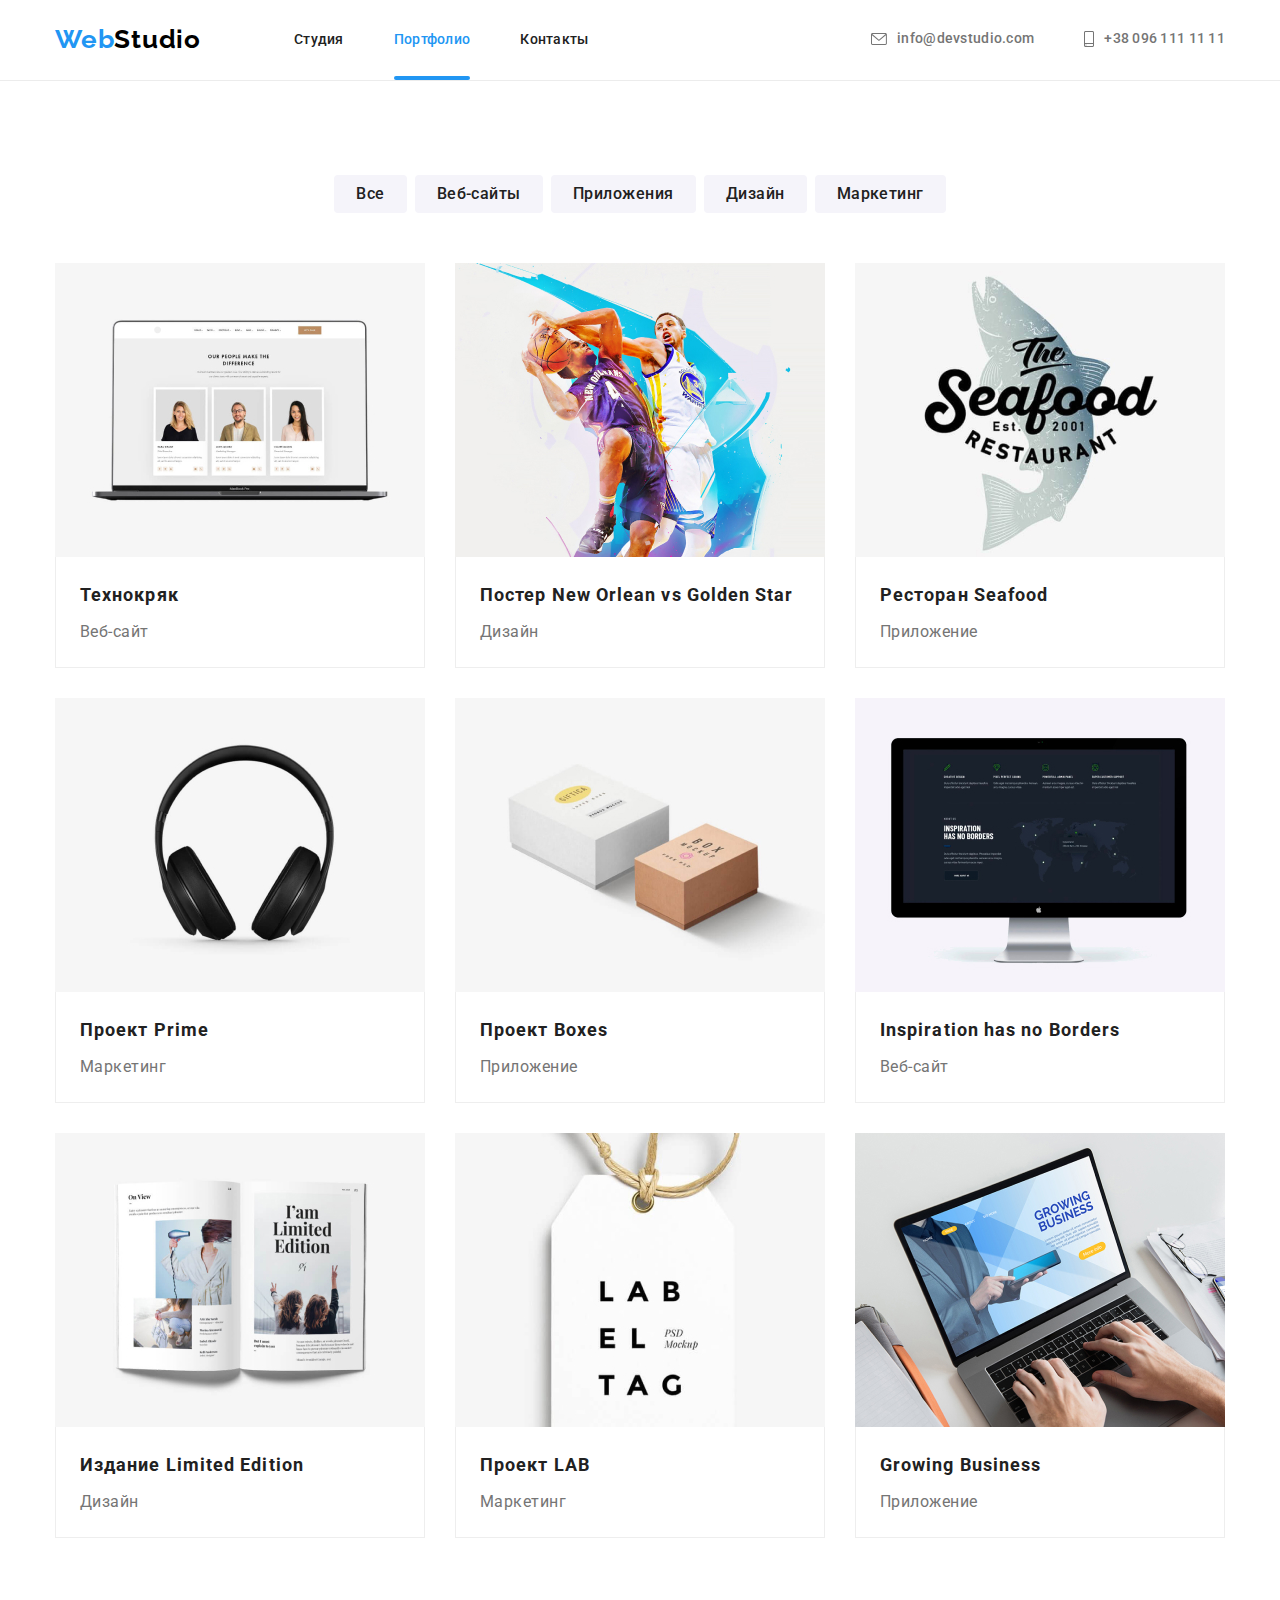
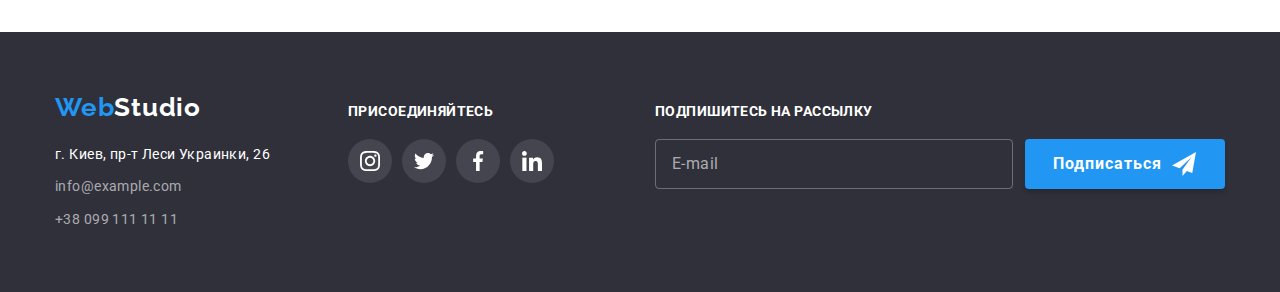
==== portfolio.html @ 221e4234 "створив репозиторій" ====
<!DOCTYPE html>
<html lang="ru">
  <head>
    <meta charset="UTF-8" />
    <meta http-equiv="X-UA-Compatible" content="IE=edge" />
    <meta name="viewport" content="width=device-width, initial-scale=1.0" />
    <title>Портфолио</title>
    <link rel="preconnect" href="https://fonts.gstatic.com" />
    <link
      href="https://fonts.googleapis.com/css2?family=Raleway:wght@700&family=Roboto:wght@400;500;700;900&display=swap"
      rel="stylesheet"
    />
    <link
      rel="stylesheet"
      href="https://cdnjs.cloudflare.com/ajax/libs/modern-normalize/1.1.0/modern-normalize.min.css"
    />
    <link rel="stylesheet" href="./css/styles.css" />
  </head>
  <body>
    <!--HEADER-->
    <header class="header">
      <div class="container header-container">
        <nav class="nav-header">
          <a class="header-logo link" href="index.html">
            <span class="logo-accent">Web</span>Studio</a
          >
          <ul class="menu list">
            <li class="menu-item">
              <a class="menu-link link" href="index.html">Студия</a>
            </li>
            <li class="menu-item">
              <a class="menu-link current link" href="portfolio.html">Портфолио</a>
            </li>
            <li class="menu-item"><a class="menu-link link" href="">Контакты</a></li>
          </ul>
        </nav>
        <ul class="header-contacts list">
          <li class="contacts-item">
            <a class="header-contact link" href="mailto:info@devstudio.com">
              <svg class="icon-contact" width="16" height="12">
                <use href="./images/icons.svg#icon-envelope"></use>
              </svg>
              info@devstudio.com
            </a>
          </li>
          <li class="contacts-item">
            <a class="header-contact link" href="tel:+380961111111">
              <svg class="icon-contact" width="10" height="16">
                <use href="./images/icons.svg#icon-smartphone"></use>
              </svg>
              +38 096 111 11 11</a
            >
          </li>
        </ul>
      </div>
    </header>
    <main>
      <!--PORTFOLIO-->
      <section class="portfolio section">
        <div class="container">
          <h2 class="portfolio-title visually-hidden">Портфолио</h2>
          <ul class="portfolio-filter list">
            <li class="filter-item">
              <button class="filter-btn" type="button">Все</button>
            </li>
            <li class="filter-item">
              <button class="filter-btn" type="button">Веб-сайты</button>
            </li>
            <li class="filter-item">
              <button class="filter-btn" type="button">Приложения</button>
            </li>
            <li class="filter-item">
              <button class="filter-btn" type="button">Дизайн</button>
            </li>
            <li class="filter-item">
              <button class="filter-btn" type="button">Маркетинг</button>
            </li>
          </ul>
          <ul class="portfolio-list list">
            <li class="portfolio-item">
              <a href="" class="portfolio-link link">
                <div class="portfolio-img-overlay">
                  <img
                    class="portfolio-img"
                    src="./images/portfolio/img.jpg"
                    alt="Экран ноутбука"
                    width="370"
                    height="294"
                  />
                  <p class="overlay">
                    Технокряк это современная площадка распространения коронавируса. Компании
                    используют эту платформу для цифрового шпионажа и атак на защищённые сервера
                    конкурентов.
                  </p>
                </div>

                <div class="project-card">
                  <h3 class="portfolio-subtitle">Технокряк</h3>
                  <p class="portfolio-text">Веб-сайт</p>
                </div></a
              >
            </li>
            <li class="portfolio-item">
              <a href="" class="portfolio-link link">
                <div class="portfolio-img-overlay">
                  <img
                    class="portfolio-img"
                    src="./images/portfolio/img-1.jpg"
                    alt="Экран ноутбука"
                    width="370"
                    height="294"
                  />
                  <p class="overlay">
                    Технокряк это современная площадка распространения коронавируса. Компании
                    используют эту платформу для цифрового шпионажа и атак на защищённые сервера
                    конкурентов.
                  </p>
                </div>
                <div class="project-card">
                  <h3 class="portfolio-subtitle">Постер New Orlean vs Golden Star</h3>
                  <p class="portfolio-text">Дизайн</p>
                </div></a
              >
            </li>
            <li class="portfolio-item">
              <a href="" class="portfolio-link link">
                <div class="portfolio-img-overlay">
                  <img
                    class="portfolio-img"
                    src="./images/portfolio/img-2.jpg"
                    alt="Экран ноутбука"
                    width="370"
                    height="294"
                  />
                  <p class="overlay">
                    Технокряк это современная площадка распространения коронавируса. Компании
                    используют эту платформу для цифрового шпионажа и атак на защищённые сервера
                    конкурентов.
                  </p>
                </div>
                <div class="project-card">
                  <h3 class="portfolio-subtitle">Ресторан Seafood</h3>
                  <p class="portfolio-text">Приложение</p>
                </div></a
              >
            </li>
            <li class="portfolio-item">
              <a href="" class="portfolio-link link">
                <div class="portfolio-img-overlay">
                  <img
                    class="portfolio-img"
                    src="./images/portfolio/img-3.jpg"
                    alt="Экран ноутбука"
                    width="370"
                    height="294"
                  />
                  <p class="overlay">
                    Технокряк это современная площадка распространения коронавируса. Компании
                    используют эту платформу для цифрового шпионажа и атак на защищённые сервера
                    конкурентов.
                  </p>
                </div>
                <div class="project-card">
                  <h3 class="portfolio-subtitle">Проект Prime</h3>
                  <p class="portfolio-text">Маркетинг</p>
                </div></a
              >
            </li>
            <li class="portfolio-item">
              <a href="" class="portfolio-link link">
                <div class="portfolio-img-overlay">
                  <img
                    class="portfolio-img"
                    src="./images/portfolio/img-4.jpg"
                    alt="Экран ноутбука"
                    width="370"
                    height="294"
                  />
                  <p class="overlay">
                    Технокряк это современная площадка распространения коронавируса. Компании
                    используют эту платформу для цифрового шпионажа и атак на защищённые сервера
                    конкурентов.
                  </p>
                </div>
                <div class="project-card">
                  <h3 class="portfolio-subtitle">Проект Boxes</h3>
                  <p class="portfolio-text">Приложение</p>
                </div></a
              >
            </li>
            <li class="portfolio-item">
              <a href="" class="portfolio-link link">
                <div class="portfolio-img-overlay">
                  <img
                    class="portfolio-img"
                    src="./images/portfolio/img-5.jpg"
                    alt="Экран ноутбука"
                    width="370"
                    height="294"
                  />
                  <p class="overlay">
                    Технокряк это современная площадка распространения коронавируса. Компании
                    используют эту платформу для цифрового шпионажа и атак на защищённые сервера
                    конкурентов.
                  </p>
                </div>
                <div class="project-card">
                  <h3 class="portfolio-subtitle">Inspiration has no Borders</h3>
                  <p class="portfolio-text">Веб-сайт</p>
                </div></a
              >
            </li>
            <li class="portfolio-item">
              <a href="" class="portfolio-link link">
                <div class="portfolio-img-overlay">
                  <img
                    class="portfolio-img"
                    src="./images/portfolio/img-6.jpg"
                    alt="Экран ноутбука"
                    width="370"
                    height="294"
                  />
                  <p class="overlay">
                    Технокряк это современная площадка распространения коронавируса. Компании
                    используют эту платформу для цифрового шпионажа и атак на защищённые сервера
                    конкурентов.
                  </p>
                </div>
                <div class="project-card">
                  <h3 class="portfolio-subtitle">Издание Limited Edition</h3>
                  <p class="portfolio-text">Дизайн</p>
                </div></a
              >
            </li>
            <li class="portfolio-item">
              <a href="" class="portfolio-link link">
                <div class="portfolio-img-overlay">
                  <img
                    class="portfolio-img"
                    src="./images/portfolio/img-7.jpg"
                    alt="Экран ноутбука"
                    width="370"
                    height="294"
                  />
                  <p class="overlay">
                    Технокряк это современная площадка распространения коронавируса. Компании
                    используют эту платформу для цифрового шпионажа и атак на защищённые сервера
                    конкурентов.
                  </p>
                </div>
                <div class="project-card">
                  <h3 class="portfolio-subtitle">Проект LAB</h3>
                  <p class="portfolio-text">Маркетинг</p>
                </div></a
              >
            </li>
            <li class="portfolio-item">
              <a href="" class="portfolio-link link">
                <div class="portfolio-img-overlay">
                  <img
                    class="portfolio-img"
                    src="./images/portfolio/img-8.jpg"
                    alt="Экран ноутбука"
                    width="370"
                    height="294"
                  />
                  <p class="overlay">
                    Технокряк это современная площадка распространения коронавируса. Компании
                    используют эту платформу для цифрового шпионажа и атак на защищённые сервера
                    конкурентов.
                  </p>
                </div>
                <div class="project-card">
                  <h3 class="portfolio-subtitle">Growing Business</h3>
                  <p class="portfolio-text">Приложение</p>
                </div></a
              >
            </li>
          </ul>
        </div>
      </section>
    </main>

    <!--FOOTER-->
    <footer class="footer">
      <div class="container footer-container">
        <div class="footer-nav">
          <a class="footer-logo link" href="index.html">
            <span class="logo-accent">Web</span>Studio</a
          >
          <address class="footer-address">
            <ul class="footer-list list">
              <li class="footer-item">
                <a
                  class="address-link link"
                  href="https://goo.gl/maps/ND7j1SrMeyqqvY4t7"
                  target="_blank"
                  rel="noopener noreferrer"
                  >г. Киев, пр-т Леси Украинки, 26</a
                >
              </li>
              <li class="footer-item">
                <a class="footer-contact link" href="mailto:info@example.com">info@example.com</a>
              </li>
              <li class="footer-item">
                <a class="footer-contact link" href="tel:+380991111111">+38 099 111 11 11</a>
              </li>
            </ul>
          </address>
        </div>

        <div class="join">
          <p class="footer-content">Присоединяйтесь</p>
          <ul class="join-list list">
            <li class="join-item">
              <a href="" class="join-link link">
                <svg class="icon-join" width="20" height="20">
                  <use href="./images/icons.svg#icon-instagram"></use>
                </svg>
              </a>
            </li>
            <li class="join-item">
              <a href="" class="join-link link">
                <svg class="icon-join" width="20" height="20">
                  <use href="./images/icons.svg#icon-twitter"></use>
                </svg>
              </a>
            </li>
            <li class="join-item">
              <a href="" class="join-link link">
                <svg class="icon-join" width="20" height="20">
                  <use href="./images/icons.svg#icon-facebook"></use>
                </svg>
              </a>
            </li>
            <li class="join-item">
              <a href="" class="join-link link">
                <svg class="icon-join" width="20" height="20">
                  <use href="./images/icons.svg#icon-linkedin"></use>
                </svg>
              </a>
            </li>
          </ul>
        </div>
        <form action="#" class="footer-form">
          <p class="footer-form-text">Подпишитесь на рассылку</p>
          <div class="footer-form-container">
            <input
              type="email"
              class="footer-input"
              placeholder="E-mail"
              name="user-mail"
              required
            />
            <button type="submit" class="footer-btn">Подписаться</button>
          </div>
        </form>
      </div>
    </footer>
  </body>
</html>
---- css/styles.css ----
:root {
  --accent-color: #2196f3;
  --main-color: #212121;
  --second-color: #757575;
  --third-color: #ffffff;
  --background-color: #c4c4c4;
  --footer-color: #2f303a;
  --logo-color: #000000;
  --button-color: #188ce8;
  --icons-color: #afb1b8;
  --social-color: rgba(255, 255, 255, 0.1);
  --contacts-color: rgba(255, 255, 255, 0.6);
  --gradient-color: rgba(47, 48, 58, 0.4);
  --activity-color: rgba(47, 48, 58, 0.8);
  --backdrop-color: rgba(0, 0, 0, 0.2);
  --container-color: #f5f4fa;
  --overlay-color: rgba(33, 150, 243, 0.9);
  --card-shadow: 0px 1px 3px rgba(0, 0, 0, 0.12), 0px 1px 1px rgba(0, 0, 0, 0.14),
    0px 2px 1px rgba(0, 0, 0, 0.2);
  --btn-shadow: 0px 3px 1px rgba(0, 0, 0, 0.1), 0px 1px 2px rgba(0, 0, 0, 0.08),
    0px 2px 2px rgba(0, 0, 0, 0.12);
  --portfolio-shadow: 0px 1px 1px rgba(0, 0, 0, 0.12), 0px 4px 4px rgba(0, 0, 0, 0.06),
    1px 4px 6px rgba(0, 0, 0, 0.16);
}
.list {
  list-style: none;
}
.link {
  text-decoration: none;
}
body {
  font-family: 'Roboto', sans-serif;
  color: var(--main-color);
}
h1,
h2,
h3,
p,
ul {
  margin-top: 0px;
  margin-bottom: 0px;
}
ul {
  padding-left: 0px;
}
img {
  display: block;
  max-width: 100%;
  height: auto;
}

.container {
  width: 1200px;
  margin-left: auto;
  margin-right: auto;
  padding-left: 15px;
  padding-right: 15px;
}

.visually-hidden {
  position: absolute;
  clip: rect(0 0 0 0);
  width: 1px;
  height: 1px;
  margin: -1px;
}
.section {
  padding-top: 94px;
  padding-bottom: 94px;
}

/*=======HEADER=========*/
.header-container {
  display: flex;
  align-items: center;
  justify-content: space-between;
}
.header {
  padding-top: 24px;
  padding-bottom: 25px;
  border-bottom: 1px solid #ececec;
}
.nav-header {
  display: flex;
  align-items: center;
}
.menu {
  display: flex;
  align-items: center;
}

.menu-item:not(:last-child) {
  margin-right: 50px;
}
.header-contacts {
  display: flex;
  align-items: center;
}
.logo-accent {
  font-family: 'Raleway', sans-serif;
  font-weight: 700;
  font-size: 26px;
  line-height: 1.19;
  letter-spacing: 0.03em;
  color: var(--accent-color);
}
.header-logo {
  font-family: 'Raleway', sans-serif;
  font-weight: 700;
  font-size: 26px;
  line-height: 1.19;
  letter-spacing: 0.03em;
  color: var(--logo-color);
  margin-right: 93px;
}

.menu-link {
  position: relative;
  font-weight: 500;
  font-size: 14px;
  line-height: 1.14;
  letter-spacing: 0.02em;
  color: var(--main-color);
  transition: color 250ms cubic-bezier(0.4, 0, 0.2, 1);
}
.menu-link.current {
  color: var(--accent-color);
}
.menu-link.current::after {
  display: block;
  content: '';
  position: absolute;
  bottom: -33px;
  width: 100%;
  height: 4px;
  border-radius: 2px;
  background-color: var(--accent-color);
}

.menu-link:hover,
.menu-link:focus {
  color: var(--accent-color);
}
.header-contact {
  font-weight: 500;
  font-size: 14px;
  line-height: 1.14;
  letter-spacing: 0.02em;
  color: var(--second-color);
  display: flex;
  justify-content: center;
  align-items: center;
  transition: color 250ms cubic-bezier(0.4, 0, 0.2, 1);
}

.header-contact:hover,
.header-contact:focus {
  color: var(--accent-color);
}
.icon-contact {
  margin-right: 10px;
  display: block;
  fill: var(--second-color);
}
.header-contact:hover .icon-contact,
.header-contact:focus .icon-contact {
  fill: var(--accent-color);
}

.contacts-item:not(:last-child) {
  margin-right: 50px;
}

/*=======END HEADER=========*/
/*=======HERO=========*/
.hero {
  background-color: var(--background-color);
  text-align: center;
  padding-top: 200px;
  padding-bottom: 200px;
  max-width: 1600px;
  margin: auto;
  background-image: linear-gradient(var(--gradient-color), var(--gradient-color)),
    url(../images/hero/hero.jpg);
  background-repeat: no-repeat;
  background-position: center;
}

.title-hero {
  width: 696px;
  margin-bottom: 30px;
  margin-left: auto;
  margin-right: auto;
  font-weight: 900;
  font-size: 44px;
  line-height: 1.36;
  letter-spacing: 0.06em;
  text-transform: uppercase;
  color: var(--third-color);
}
.modal-btn {
  min-width: 200px;
  border-radius: 4px;
  padding: 10px 32px;
  border: 0px;
  font-family: 'Roboto', sans-serif;
  font-weight: 700;
  font-size: 16px;
  line-height: 1.87;
  letter-spacing: 0.06em;
  color: var(--third-color);
  cursor: pointer;
  background-color: var(--accent-color);
  transition: background-color 250ms cubic-bezier(0.4, 0, 0.2, 1);
}

.modal-btn:hover,
.modal-btn:focus {
  background-color: var(--button-color);
}
/*=======END HERO=========*/

/*=======FEATURES=========*/

.features-list {
  display: flex;
}
.features-item {
  width: 270px;
}
.features-container {
  display: flex;
  justify-content: center;
  align-items: center;
  width: 270px;
  height: 120px;
  background-color: var(--container-color);
  border-radius: 4px;
  margin-bottom: 30px;
}
.features-item:not(:last-child) {
  margin-right: 30px;
}
.features-subtitle {
  margin-bottom: 10px;
  font-weight: 700;
  font-size: 14px;
  line-height: 1.14;
  letter-spacing: 0.03em;
  text-transform: uppercase;
}
.features-content {
  font-size: 14px;
  line-height: 1.71;
  letter-spacing: 0.03em;
  color: var(--second-color);
}
/*=======END FEATURES=========*/

/*=======WHAT ARE WE DOING=========*/
.activity {
  padding-bottom: 94px;
}
.activity-item {
  position: relative;
  width: 370px;
}

.activity-title {
  font-weight: 700;
  font-size: 36px;
  line-height: 1.16;
  letter-spacing: 0.03em;
  text-align: center;
  margin-bottom: 50px;
}
.activity-list {
  display: flex;
  justify-content: space-between;
}
.activity-content {
  font-weight: bold;
  font-size: 14px;
  line-height: 16px;
  text-align: center;
  letter-spacing: 0.03em;
  text-transform: uppercase;
  color: var(--third-color);
}
.activity-container {
  position: absolute;
  transform: translateY(-100%);
  display: flex;
  align-items: center;
  justify-content: center;
  width: 100%;
  height: 70px;
  background-color: var(--activity-color);
}
/*=======END WHAT ARE WE DOING=========*/

/*=======OUR TEAM=========*/
.team {
  background-color: #f5f4fa;
}

.team-title {
  font-weight: 700;
  font-size: 36px;
  line-height: 1.16;
  letter-spacing: 0.03em;
  text-align: center;
  margin-bottom: 50px;
}
.team-list {
  display: flex;
  margin-top: -30px;
  margin-left: -30px;
  flex-wrap: wrap;
}
.team-item {
  width: 270px;
  margin-top: 30px;
  margin-left: 30px;
}
.team-card {
  box-shadow: var(--card-shadow);
  border-radius: 0px 0px 4px 4px;
  padding-top: 30px;
  padding-bottom: 30px;
}
.team-subtitle {
  font-weight: 500;
  font-size: 16px;
  line-height: 1.18;
  letter-spacing: 0.03em;
  text-align: center;
  margin-bottom: 10px;
}
.team-content {
  font-size: 16px;
  line-height: 1.18;
  letter-spacing: 0.03em;
  color: var(--second-color);
  text-align: center;
  margin-bottom: 16px;
}
.social-list {
  display: flex;
  justify-content: center;
}
.social-link {
  display: flex;
  justify-content: center;
  align-items: center;
  width: 44px;
  height: 44px;
  border-radius: 50%;
  fill: var(--icons-color);
  transition: fill 250ms cubic-bezier(0.4, 0, 0.2, 1),
    background-color 250ms cubic-bezier(0.4, 0, 0.2, 1);
}
.social-item:not(:last-child) {
  margin-right: 10px;
}
.social-link:hover,
.social-link:focus {
  background-color: var(--accent-color);
  fill: var(--third-color);
}
/*=======END OUR TEAM=========*/
/*=======CUSTOMERS=======*/
.customers-title {
  font-weight: 700;
  font-size: 36px;
  line-height: 42px;
  text-align: center;
  letter-spacing: 0.03em;
  margin-bottom: 50px;
}
.customers-list {
  display: flex;
  justify-content: space-between;
}
.customers-item {
  width: 170px;
  height: 92px;
}
.customers-link {
  display: flex;
  justify-content: center;
  align-items: center;
  width: 100%;
  height: 100%;
  border: var(--icons-color) 1px solid;
  border-radius: 4px;
  transition: border-color 250ms cubic-bezier(0.4, 0, 0.2, 1);
}

.customers-link:hover,
.customers-link:focus {
  fill: var(--accent-color);
  border-color: var(--accent-color);
}
.icon-customers {
  fill: var(--icons-color);
  transition: fill 250ms cubic-bezier(0.4, 0, 0.2, 1);
}
.customers-link:hover .icon-customers,
.customers-link:focus .icon-customers {
  fill: var(--accent-color);
}
/*=======END CUSTOMERS=======*/
/*=======FOOTER=========*/
.footer {
  background-color: var(--footer-color);
  padding-top: 60px;
  padding-bottom: 60px;
}

.footer-logo {
  display: inline-block;
  font-family: 'Raleway', sans-serif;
  font-weight: 700;
  font-size: 26px;
  line-height: 1.19;
  letter-spacing: 0.03em;
  color: var(--third-color);
  margin-bottom: 20px;
}
.footer-item:not(:last-child) {
  margin-bottom: 9px;
}
.address-link {
  display: inline-block;
  font-style: normal;
  font-weight: 400;
  font-size: 14px;
  line-height: 1.71;
  letter-spacing: 0.03em;
  color: var(--third-color);
  transition: color 250ms cubic-bezier(0.4, 0, 0.2, 1);
}
.address-link:hover,
.address-link:focus {
  color: var(--accent-color);
}
.footer-contact {
  display: inline-block;
  font-style: normal;
  font-weight: 400;
  font-size: 14px;
  line-height: 1.71;
  letter-spacing: 0.03em;
  color: var(--contacts-color);
  transition: color 250ms cubic-bezier(0.4, 0, 0.2, 1);
}
.footer-contact:hover,
.footer-contact:focus {
  color: var(--accent-color);
}
.footer-content {
  font-weight: bold;
  font-size: 14px;
  line-height: 16px;
  letter-spacing: 0.03em;
  text-transform: uppercase;
  color: var(--third-color);
  margin-bottom: 20px;
}
.footer-container {
  display: flex;
  align-items: baseline;
  justify-content: space-between;
}

.join-list {
  display: flex;
}
.footer-nav {
  margin-right: 70px;
}
.icon-join {
  fill: var(--third-color);
}
.join-link {
  display: flex;
  justify-content: center;
  align-items: center;
  border-radius: 50%;
  width: 44px;
  height: 44px;
  background-color: var(--social-color);
  transition: background-color 250ms cubic-bezier(0.4, 0, 0.2, 1);
}
.join-link:hover,
.join-link:focus {
  background-color: var(--accent-color);
}
.join-item:not(:last-child) {
  margin-right: 10px;
}
.footer-form {
  margin-left: 93px;
}
.footer-form-text {
  font-weight: bold;
  font-size: 14px;
  line-height: 16px;
  letter-spacing: 0.03em;
  text-transform: uppercase;
  color: var(--third-color);
  margin-bottom: 20px;
}
.footer-form-container {
  display: flex;
  align-items: center;
}
.footer-input {
  width: 358px;
  height: 50px;
  border: 1px solid rgba(255, 255, 255, 0.3);
  border-radius: 4px;
  background-color: inherit;
  padding-left: 16px;
  color: var(--third-color);
  outline: none;
  margin-right: 12px;
}
.footer-input::placeholder {
  font-size: 16px;
  line-height: 20px;
  align-items: center;
  letter-spacing: 0.03em;
  color: var(--contacts-color);
}

.footer-btn {
  display: flex;
  align-items: center;
  min-width: 200px;
  background: var(--accent-color);
  box-shadow: 0px 4px 4px rgba(0, 0, 0, 0.15);
  border-radius: 4px;
  border: 0px;
  color: var(--third-color);
  font-weight: bold;
  font-size: 16px;
  line-height: 30px;
  text-align: center;
  letter-spacing: 0.06em;
  cursor: pointer;
  padding: 10px 28px;
}
.footer-btn::after {
  content: '';
  margin-left: 10px;
  width: 24px;
  height: 24px;
  background-image: url(../images/send.svg);
}
/*=======END FOOTER=========*/
/*=======PORTFOLIO=========*/
.portfolio-filter {
  display: flex;
  margin-bottom: 50px;
  justify-content: center;
}

.filter-item:not(:last-child) {
  margin-right: 8px;
}
.filter-btn {
  padding: 6px 22px;
  font-weight: 500;
  font-size: 16px;
  line-height: 1.62;
  letter-spacing: 0.03em;
  cursor: pointer;
  border-radius: 4px;
  background-color: #f5f4fa;
  color: var(--main-color);
  border: none;
  transition: color 250ms cubic-bezier(0.4, 0, 0.2, 1),
    background-color 250ms cubic-bezier(0.4, 0, 0.2, 1),
    box-shadow 250ms cubic-bezier(0.4, 0, 0.2, 1);
}
.filter-btn:hover,
.filter-btn:focus {
  color: var(--third-color);
  background-color: var(--accent-color);
  box-shadow: var(--btn-shadow);
}
.portfolio-list {
  display: flex;
  flex-wrap: wrap;
  margin-top: -30px;
  margin-left: -30px;
}
.portfolio-item {
  width: 370px;
  margin-top: 30px;
  margin-left: 30px;
}
.portfolio-img-overlay {
  position: relative;
  overflow: hidden;
}
.overlay {
  font-size: 18px;
  line-height: 28px;
  letter-spacing: 0.03em;
  color: var(--third-color);
  background-color: var(--overlay-color);
  padding: 63px 24px;
  position: absolute;
  overflow: auto;
  top: 0;
  left: 0;
  width: 100%;
  height: 100%;
  transform: translateY(100%);
  transition: transform 250ms cubic-bezier(0.4, 0, 0.2, 1);
}
.portfolio-link {
  display: block;
  text-decoration: none;
  color: inherit;
  transition: box-shadow 250ms cubic-bezier(0.4, 0, 0.2, 1);
}
.portfolio-link:hover,
.portfolio-link:focus {
  box-shadow: var(--portfolio-shadow);
}
.portfolio-link:hover .overlay,
.portfolio-link:focus .overlay {
  transform: translateY(0);
}
.project-card {
  padding: 20px 24px;
  border: 1px solid #eeeeee;
  border-top: none;
}
.portfolio-subtitle {
  font-weight: 700;
  font-size: 18px;
  line-height: 2;
  letter-spacing: 0.06em;
  margin-bottom: 4px;
}
.portfolio-text {
  font-size: 16px;
  line-height: 1.87;
  letter-spacing: 0.03em;
  color: var(--second-color);
}

/*=======END PORTFOLIO=========*/

.backdrop {
  position: fixed;
  top: 0;
  left: 0;
  width: 100vw;
  height: 100vh;
  background-color: var(--backdrop-color);
  transition: opacity 250ms linear, visibility 250ms linear;
}

.modal {
  position: absolute;
  left: 50%;
  top: 50%;
  width: 528px;
  height: 581px;
  background-color: var(--third-color);
  transform: translate(-50%, -50%);
  padding: 40px;
}
.close-btn {
  position: absolute;
  top: 8px;
  right: 8px;
  display: flex;
  justify-content: center;
  align-items: center;
  width: 30px;
  height: 30px;
  border-radius: 50%;
  border: 1px solid rgba(0, 0, 0, 0.1);
  background-color: var(--third-color);
  cursor: pointer;
  padding: 0;
  transition: fill 250ms cubic-bezier(0.4, 0, 0.2, 1);
}
.close-btn:hover,
.close-btn:focus {
  fill: var(--accent-color);
}

.is-hidden {
  opacity: 0;
  visibility: hidden;
  pointer-events: none;
}
.modal-form {
  display: flex;
  flex-direction: column;
}
.modal-head {
  font-weight: 700;
  font-size: 20px;
  line-height: 23px;
  text-align: center;
  letter-spacing: 0.03em;
  margin-bottom: 12px;
}
.modal-field {
  font-size: 12px;
  line-height: 14px;
  letter-spacing: 0.01em;
  color: var(--second-color);
  margin-bottom: 10px;
}
.modal-field-message {
  font-size: 12px;
  line-height: 14px;
  letter-spacing: 0.01em;
  color: var(--second-color);
}
.modal-input-container {
  position: relative;
  display: block;
  margin-top: 4px;
}

.modal-input {
  width: 100%;
  height: 40px;
  border: 1px solid rgba(33, 33, 33, 0.2);
  border-radius: 4px;
  padding-left: 42px;
  transition: border-color 250ms cubic-bezier(0.4, 0, 0.2, 1);
}
.modal-input:focus {
  outline: none;
  border-color: var(--accent-color);
}
.modal-input:focus ~ .icon-modal-form {
  fill: var(--accent-color);
}
.icon-modal-form {
  position: absolute;
  top: 50%;
  left: 12px;
  transform: translateY(-50%);
  transition: fill 250ms cubic-bezier(0.4, 0, 0.2, 1);
}

.modal-message {
  width: 100%;
  height: 120px;
  margin-top: 4px;
  border: 1px solid rgba(33, 33, 33, 0.2);
  border-radius: 4px;
  transition: border-color 250ms cubic-bezier(0.4, 0, 0.2, 1);
  padding: 12px 16px;
  resize: none;
}
.modal-message::placeholder {
  font-size: 14px;
  line-height: 16px;
  letter-spacing: 0.01em;
  color: rgba(117, 117, 117, 0.5);
}
.modal-message:focus {
  outline: none;
  border-color: var(--accent-color);
}

.modal-checkbox-label::before {
  display: inline-block;
  content: '';
  width: 16px;
  height: 15px;
  background-image: url(../images/vector.svg);
  margin-right: 8px;
}
.modal-checkbox:checked ~ .modal-checkbox-label::before {
  display: inline-block;
  content: '';
  width: 16px;
  height: 15px;
  background-image: url(../images/check.svg);
}
.modal-checkbox:focus ~ .modal-checkbox-label::before {
  outline: 2px solid var(--accent-color);
}

.modal-checkbox-label {
  display: flex;
  align-items: center;
  justify-content: center;
  font-size: 14px;
  line-height: 24px;
  letter-spacing: 0.03em;
  color: var(--second-color);
  margin-top: 20px;
  margin-bottom: 30px;
}
.modal-label-link {
  color: var(--accent-color);
}
.modal-form-btn {
  align-self: center;
  min-width: 200px;
  border: 0px;
  padding: 10px 55px;
  background-color: var(--accent-color);
  box-shadow: 0px 4px 4px rgba(0, 0, 0, 0.15);
  border-radius: 4px;
  font-family: Roboto;
  font-weight: bold;
  font-size: 16px;
  line-height: 30px;
  text-align: center;
  letter-spacing: 0.06em;
  color: var(--third-color);
  transition: background-color 250ms cubic-bezier(0.4, 0, 0.2, 1);
  cursor: pointer;
}

.modal-form-btn:hover,
.modal-form-btn:focus {
  background-color: var(--button-color);
}
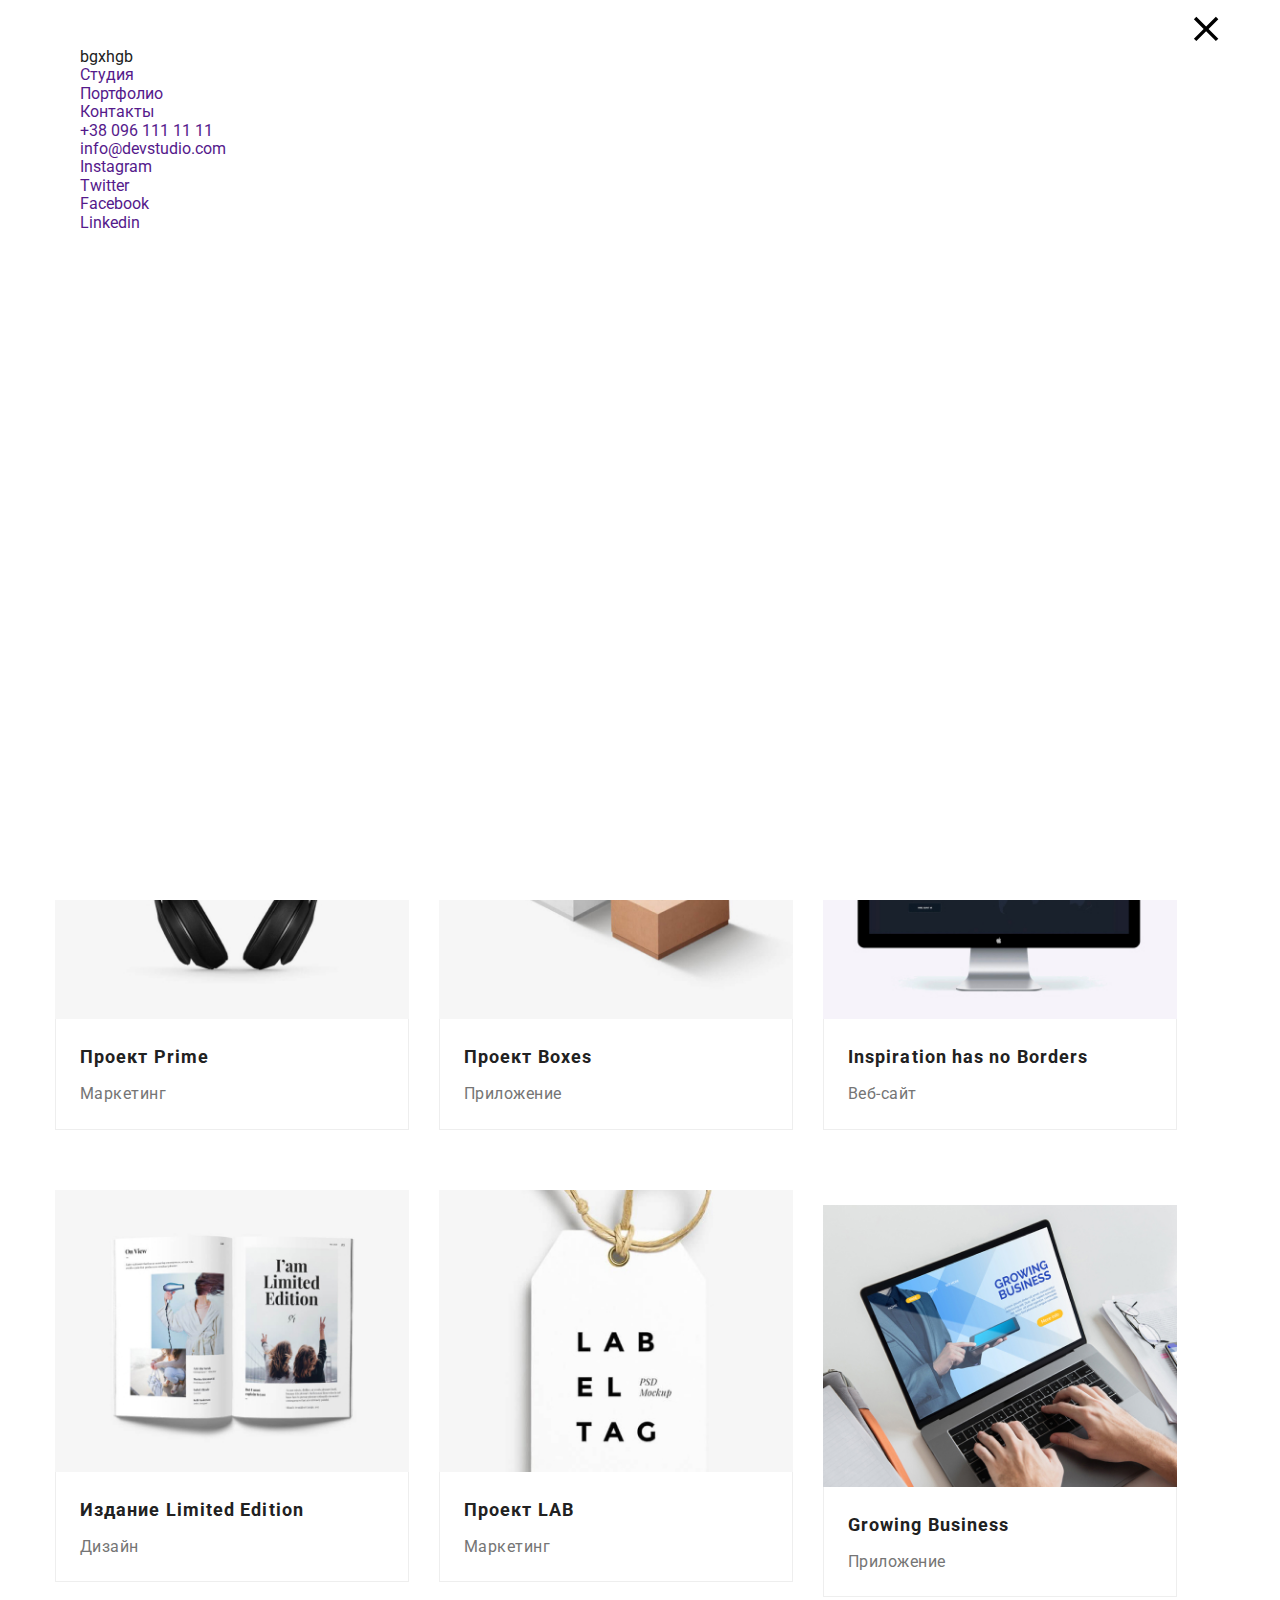
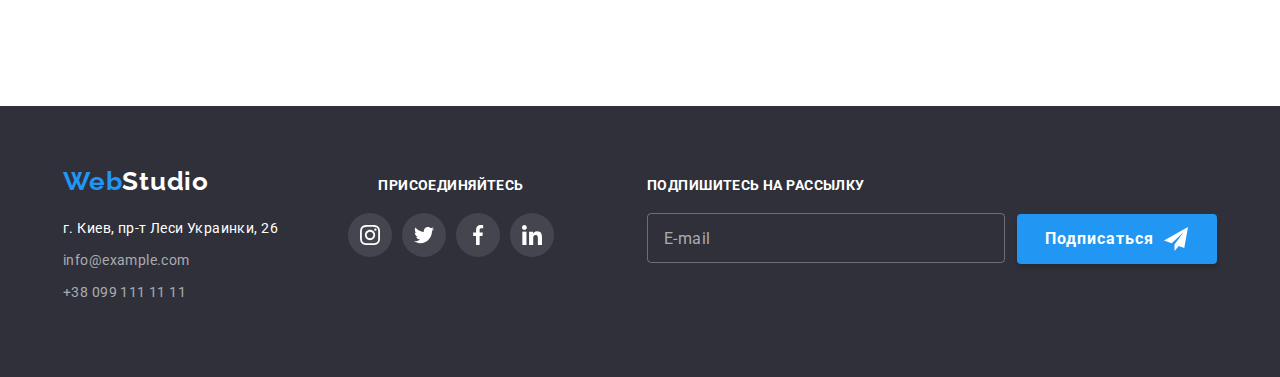
==== commit be8b2bba: "все окрім хедера" ====
--- a/portfolio.html
+++ b/portfolio.html
@@ -14,265 +14,299 @@
       rel="stylesheet"
       href="https://cdnjs.cloudflare.com/ajax/libs/modern-normalize/1.1.0/modern-normalize.min.css"
     />
-    <link rel="stylesheet" href="./css/styles.css" />
+    <link rel="stylesheet" href="./css/main.min.css" />
   </head>
   <body>
     <!--HEADER-->
     <header class="header">
       <div class="container header-container">
-        <nav class="nav-header">
-          <a class="header-logo link" href="index.html">
-            <span class="logo-accent">Web</span>Studio</a
+        <nav class="nav nav_header">
+          <a class="logo logo_color_black link" href="index.html">
+            <span class="logo__accent">Web</span>Studio</a
           >
           <ul class="menu list">
-            <li class="menu-item">
-              <a class="menu-link link" href="index.html">Студия</a>
-            </li>
-            <li class="menu-item">
-              <a class="menu-link current link" href="portfolio.html">Портфолио</a>
-            </li>
-            <li class="menu-item"><a class="menu-link link" href="">Контакты</a></li>
+            <li class="menu__item">
+              <a class="menu__link link" href="index.html">Студия</a>
+            </li>
+            <li class="menu__item">
+              <a class="menu__link link menu__link_current" href="portfolio.html">Портфолио</a>
+            </li>
+            <li class="menu__item"><a class="menu__link link" href="">Контакты</a></li>
           </ul>
         </nav>
-        <ul class="header-contacts list">
-          <li class="contacts-item">
-            <a class="header-contact link" href="mailto:info@devstudio.com">
-              <svg class="icon-contact" width="16" height="12">
+        <ul class="contacts list">
+          <li class="contacts__item">
+            <a class="contacts__link link" href="mailto:info@devstudio.com">
+              <svg class="contacts__icon" width="16" height="12">
                 <use href="./images/icons.svg#icon-envelope"></use>
               </svg>
               info@devstudio.com
             </a>
           </li>
-          <li class="contacts-item">
-            <a class="header-contact link" href="tel:+380961111111">
-              <svg class="icon-contact" width="10" height="16">
+          <li class="contacts__item">
+            <a class="contacts__link link" href="tel:+380961111111">
+              <svg class="contacts__icon" width="10" height="16">
                 <use href="./images/icons.svg#icon-smartphone"></use>
               </svg>
               +38 096 111 11 11</a
             >
           </li>
         </ul>
+        <button type="button" class="menu-open">
+          <svg class="open-icon" width="40px" height="40px">
+            <use href="./images/icons.svg#icon-menu"></use>
+          </svg>
+        </button>
+      </div>
+      <div class="mobile-menu">
+        <div class="container mobile-menu__container">
+          <button class="mobile-menu__btn">
+            <svg class="close-btn" width="40px" height="40px">
+              <use href="./images/icons.svg#icon-close"></use>
+            </svg>
+          </button>
+          <ul class="nav-list list">
+            <li class="nav-list__item">
+              <p class="qwe">bgxhgb</p>
+              <a href="" class="nav-list__link link">Студия</a>
+            </li>
+            <li class="nav-list__item">
+              <a href="" class="nav-list__link link">Портфолио</a>
+            </li>
+            <li class="nav-list__item">
+              <a href="" class="nav-list__link link">Контакты</a>
+            </li>
+          </ul>
+          <ul class="mobile-contacts list">
+            <li class="mobile-contacts__item">
+              <a href="" class="mobile-menu__link link" href="tel:+380961111111"
+                >+38 096 111 11 11</a
+              >
+            </li>
+            <li class="mobile-contacts__item">
+              <a href="" class="mobile-menu__link link" href="mailto:info@devstudio.com"
+                >info@devstudio.com</a
+              >
+            </li>
+          </ul>
+          <ul class="mobile-social list">
+            <li class="mobile-social__item">
+              <a href="" class="mobile-social__link link">Instagram</a>
+            </li>
+            <li class="mobile-social__item">
+              <a href="" class="mobile-social__link link">Twitter</a>
+            </li>
+            <li class="mobile-social__item">
+              <a href="" class="mobile-social__link link">Facebook</a>
+            </li>
+            <li class="mobile-social__item">
+              <a href="" class="mobile-social__link link">Linkedin</a>
+            </li>
+          </ul>
+        </div>
       </div>
     </header>
     <main>
       <!--PORTFOLIO-->
       <section class="portfolio section">
         <div class="container">
-          <h2 class="portfolio-title visually-hidden">Портфолио</h2>
-          <ul class="portfolio-filter list">
-            <li class="filter-item">
-              <button class="filter-btn" type="button">Все</button>
-            </li>
-            <li class="filter-item">
-              <button class="filter-btn" type="button">Веб-сайты</button>
-            </li>
-            <li class="filter-item">
-              <button class="filter-btn" type="button">Приложения</button>
-            </li>
-            <li class="filter-item">
-              <button class="filter-btn" type="button">Дизайн</button>
-            </li>
-            <li class="filter-item">
-              <button class="filter-btn" type="button">Маркетинг</button>
-            </li>
-          </ul>
-          <ul class="portfolio-list list">
-            <li class="portfolio-item">
-              <a href="" class="portfolio-link link">
-                <div class="portfolio-img-overlay">
-                  <img
-                    class="portfolio-img"
+          <h2 class="portfolio__title visually-hidden">Портфолио</h2>
+          <ul class="filter list">
+            <li class="filter__item">
+              <button class="filter__btn" type="button">Все</button>
+            </li>
+            <li class="filter__item">
+              <button class="filter__btn" type="button">Веб-сайты</button>
+            </li>
+            <li class="filter__item">
+              <button class="filter__btn" type="button">Приложения</button>
+            </li>
+            <li class="filter__item">
+              <button class="filter__btn" type="button">Дизайн</button>
+            </li>
+            <li class="filter__item">
+              <button class="filter__btn" type="button">Маркетинг</button>
+            </li>
+          </ul>
+          <ul class="portfolio__list list">
+            <li class="portfolio__item">
+              <a href="" class="portfolio__link link">
+                <div class="portfolio__img_overlay">
+                  <img
+                    class="portfolio__img"
                     src="./images/portfolio/img.jpg"
                     alt="Экран ноутбука"
-                    width="370"
-                    height="294"
-                  />
-                  <p class="overlay">
+                  />
+                  <p class="portfolio__overlay">
                     Технокряк это современная площадка распространения коронавируса. Компании
                     используют эту платформу для цифрового шпионажа и атак на защищённые сервера
                     конкурентов.
                   </p>
                 </div>
 
-                <div class="project-card">
-                  <h3 class="portfolio-subtitle">Технокряк</h3>
-                  <p class="portfolio-text">Веб-сайт</p>
-                </div></a
-              >
-            </li>
-            <li class="portfolio-item">
-              <a href="" class="portfolio-link link">
-                <div class="portfolio-img-overlay">
-                  <img
-                    class="portfolio-img"
+                <div class="portfolio__card">
+                  <h3 class="portfolio__subtitle">Технокряк</h3>
+                  <p class="portfolio__text">Веб-сайт</p>
+                </div></a
+              >
+            </li>
+            <li class="portfolio__item">
+              <a href="" class="portfolio__link link">
+                <div class="portfolio__img_overlay">
+                  <img
+                    class="portfolio__img"
                     src="./images/portfolio/img-1.jpg"
                     alt="Экран ноутбука"
-                    width="370"
-                    height="294"
-                  />
-                  <p class="overlay">
-                    Технокряк это современная площадка распространения коронавируса. Компании
-                    используют эту платформу для цифрового шпионажа и атак на защищённые сервера
-                    конкурентов.
-                  </p>
-                </div>
-                <div class="project-card">
-                  <h3 class="portfolio-subtitle">Постер New Orlean vs Golden Star</h3>
-                  <p class="portfolio-text">Дизайн</p>
-                </div></a
-              >
-            </li>
-            <li class="portfolio-item">
-              <a href="" class="portfolio-link link">
-                <div class="portfolio-img-overlay">
-                  <img
-                    class="portfolio-img"
+                  />
+                  <p class="portfolio__overlay">
+                    Технокряк это современная площадка распространения коронавируса. Компании
+                    используют эту платформу для цифрового шпионажа и атак на защищённые сервера
+                    конкурентов.
+                  </p>
+                </div>
+                <div class="portfolio__card">
+                  <h3 class="portfolio__subtitle">Постер New Orlean vs Golden Star</h3>
+                  <p class="portfolio__text">Дизайн</p>
+                </div></a
+              >
+            </li>
+            <li class="portfolio__item">
+              <a href="" class="portfolio__link link">
+                <div class="portfolio__img_overlay">
+                  <img
+                    class="portfolio__img"
                     src="./images/portfolio/img-2.jpg"
                     alt="Экран ноутбука"
-                    width="370"
-                    height="294"
-                  />
-                  <p class="overlay">
-                    Технокряк это современная площадка распространения коронавируса. Компании
-                    используют эту платформу для цифрового шпионажа и атак на защищённые сервера
-                    конкурентов.
-                  </p>
-                </div>
-                <div class="project-card">
-                  <h3 class="portfolio-subtitle">Ресторан Seafood</h3>
-                  <p class="portfolio-text">Приложение</p>
-                </div></a
-              >
-            </li>
-            <li class="portfolio-item">
-              <a href="" class="portfolio-link link">
-                <div class="portfolio-img-overlay">
-                  <img
-                    class="portfolio-img"
+                  />
+                  <p class="portfolio__overlay">
+                    Технокряк это современная площадка распространения коронавируса. Компании
+                    используют эту платформу для цифрового шпионажа и атак на защищённые сервера
+                    конкурентов.
+                  </p>
+                </div>
+                <div class="portfolio__card">
+                  <h3 class="portfolio__subtitle">Ресторан Seafood</h3>
+                  <p class="portfolio__text">Приложение</p>
+                </div></a
+              >
+            </li>
+            <li class="portfolio__item">
+              <a href="" class="portfolio__link link">
+                <div class="portfolio__img_overlay">
+                  <img
+                    class="portfolio__img"
                     src="./images/portfolio/img-3.jpg"
                     alt="Экран ноутбука"
-                    width="370"
-                    height="294"
-                  />
-                  <p class="overlay">
-                    Технокряк это современная площадка распространения коронавируса. Компании
-                    используют эту платформу для цифрового шпионажа и атак на защищённые сервера
-                    конкурентов.
-                  </p>
-                </div>
-                <div class="project-card">
-                  <h3 class="portfolio-subtitle">Проект Prime</h3>
-                  <p class="portfolio-text">Маркетинг</p>
-                </div></a
-              >
-            </li>
-            <li class="portfolio-item">
-              <a href="" class="portfolio-link link">
-                <div class="portfolio-img-overlay">
-                  <img
-                    class="portfolio-img"
+                  />
+                  <p class="portfolio__overlay">
+                    Технокряк это современная площадка распространения коронавируса. Компании
+                    используют эту платформу для цифрового шпионажа и атак на защищённые сервера
+                    конкурентов.
+                  </p>
+                </div>
+                <div class="portfolio__card">
+                  <h3 class="portfolio__subtitle">Проект Prime</h3>
+                  <p class="portfolio__text">Маркетинг</p>
+                </div></a
+              >
+            </li>
+            <li class="portfolio__item">
+              <a href="" class="portfolio__link link">
+                <div class="portfolio__img_overlay">
+                  <img
+                    class="portfolio__img"
                     src="./images/portfolio/img-4.jpg"
                     alt="Экран ноутбука"
-                    width="370"
-                    height="294"
-                  />
-                  <p class="overlay">
-                    Технокряк это современная площадка распространения коронавируса. Компании
-                    используют эту платформу для цифрового шпионажа и атак на защищённые сервера
-                    конкурентов.
-                  </p>
-                </div>
-                <div class="project-card">
-                  <h3 class="portfolio-subtitle">Проект Boxes</h3>
-                  <p class="portfolio-text">Приложение</p>
-                </div></a
-              >
-            </li>
-            <li class="portfolio-item">
-              <a href="" class="portfolio-link link">
-                <div class="portfolio-img-overlay">
-                  <img
-                    class="portfolio-img"
+                  />
+                  <p class="portfolio__overlay">
+                    Технокряк это современная площадка распространения коронавируса. Компании
+                    используют эту платформу для цифрового шпионажа и атак на защищённые сервера
+                    конкурентов.
+                  </p>
+                </div>
+                <div class="portfolio__card">
+                  <h3 class="portfolio__subtitle">Проект Boxes</h3>
+                  <p class="portfolio__text">Приложение</p>
+                </div></a
+              >
+            </li>
+            <li class="portfolio__item">
+              <a href="" class="portfolio__link link">
+                <div class="portfolio__img_overlay">
+                  <img
+                    class="portfolio__img"
                     src="./images/portfolio/img-5.jpg"
                     alt="Экран ноутбука"
-                    width="370"
-                    height="294"
-                  />
-                  <p class="overlay">
-                    Технокряк это современная площадка распространения коронавируса. Компании
-                    используют эту платформу для цифрового шпионажа и атак на защищённые сервера
-                    конкурентов.
-                  </p>
-                </div>
-                <div class="project-card">
-                  <h3 class="portfolio-subtitle">Inspiration has no Borders</h3>
-                  <p class="portfolio-text">Веб-сайт</p>
-                </div></a
-              >
-            </li>
-            <li class="portfolio-item">
-              <a href="" class="portfolio-link link">
-                <div class="portfolio-img-overlay">
-                  <img
-                    class="portfolio-img"
+                  />
+                  <p class="portfolio__overlay">
+                    Технокряк это современная площадка распространения коронавируса. Компании
+                    используют эту платформу для цифрового шпионажа и атак на защищённые сервера
+                    конкурентов.
+                  </p>
+                </div>
+                <div class="portfolio__card">
+                  <h3 class="portfolio__subtitle">Inspiration has no Borders</h3>
+                  <p class="portfolio__text">Веб-сайт</p>
+                </div></a
+              >
+            </li>
+            <li class="portfolio__item">
+              <a href="" class="portfolio__link link">
+                <div class="portfolio__img_overlay">
+                  <img
+                    class="portfolio__img"
                     src="./images/portfolio/img-6.jpg"
                     alt="Экран ноутбука"
-                    width="370"
-                    height="294"
-                  />
-                  <p class="overlay">
-                    Технокряк это современная площадка распространения коронавируса. Компании
-                    используют эту платформу для цифрового шпионажа и атак на защищённые сервера
-                    конкурентов.
-                  </p>
-                </div>
-                <div class="project-card">
-                  <h3 class="portfolio-subtitle">Издание Limited Edition</h3>
-                  <p class="portfolio-text">Дизайн</p>
-                </div></a
-              >
-            </li>
-            <li class="portfolio-item">
-              <a href="" class="portfolio-link link">
-                <div class="portfolio-img-overlay">
-                  <img
-                    class="portfolio-img"
+                  />
+                  <p class="portfolio__overlay">
+                    Технокряк это современная площадка распространения коронавируса. Компании
+                    используют эту платформу для цифрового шпионажа и атак на защищённые сервера
+                    конкурентов.
+                  </p>
+                </div>
+                <div class="portfolio__card">
+                  <h3 class="portfolio__subtitle">Издание Limited Edition</h3>
+                  <p class="portfolio__text">Дизайн</p>
+                </div></a
+              >
+            </li>
+            <li class="portfolio__item">
+              <a href="" class="portfolio__link link">
+                <div class="portfolio__img_overlay">
+                  <img
+                    class="portfolio__img"
                     src="./images/portfolio/img-7.jpg"
                     alt="Экран ноутбука"
-                    width="370"
-                    height="294"
-                  />
-                  <p class="overlay">
-                    Технокряк это современная площадка распространения коронавируса. Компании
-                    используют эту платформу для цифрового шпионажа и атак на защищённые сервера
-                    конкурентов.
-                  </p>
-                </div>
-                <div class="project-card">
-                  <h3 class="portfolio-subtitle">Проект LAB</h3>
-                  <p class="portfolio-text">Маркетинг</p>
-                </div></a
-              >
-            </li>
-            <li class="portfolio-item">
-              <a href="" class="portfolio-link link">
-                <div class="portfolio-img-overlay">
-                  <img
-                    class="portfolio-img"
+                  />
+                  <p class="portfolio__overlay">
+                    Технокряк это современная площадка распространения коронавируса. Компании
+                    используют эту платформу для цифрового шпионажа и атак на защищённые сервера
+                    конкурентов.
+                  </p>
+                </div>
+                <div class="portfolio__card">
+                  <h3 class="portfolio__subtitle">Проект LAB</h3>
+                  <p class="portfolio__text">Маркетинг</p>
+                </div></a
+              >
+            </li>
+            <li class="portfolio__item">
+              <a href="" class="portfolio__link link">
+                <div class="portfolio__img_overlay">
+                  <img
+                    class="portfolio__img"
                     src="./images/portfolio/img-8.jpg"
                     alt="Экран ноутбука"
-                    width="370"
-                    height="294"
-                  />
-                  <p class="overlay">
-                    Технокряк это современная площадка распространения коронавируса. Компании
-                    используют эту платформу для цифрового шпионажа и атак на защищённые сервера
-                    конкурентов.
-                  </p>
-                </div>
-                <div class="project-card">
-                  <h3 class="portfolio-subtitle">Growing Business</h3>
-                  <p class="portfolio-text">Приложение</p>
+                  />
+                  <p class="portfolio__overlay">
+                    Технокряк это современная площадка распространения коронавируса. Компании
+                    используют эту платформу для цифрового шпионажа и атак на защищённые сервера
+                    конкурентов.
+                  </p>
+                </div>
+                <div class="portfolio__card">
+                  <h3 class="portfolio__subtitle">Growing Business</h3>
+                  <p class="portfolio__text">Приложение</p>
                 </div></a
               >
             </li>
@@ -283,59 +317,59 @@
 
     <!--FOOTER-->
     <footer class="footer">
-      <div class="container footer-container">
-        <div class="footer-nav">
-          <a class="footer-logo link" href="index.html">
-            <span class="logo-accent">Web</span>Studio</a
+      <div class="container footer_container">
+        <div class="nav nav_footer">
+          <a class="logo logo_color_white link" href="index.html">
+            <span class="logo__accent">Web</span>Studio</a
           >
-          <address class="footer-address">
-            <ul class="footer-list list">
-              <li class="footer-item">
+          <address class="address">
+            <ul class="address__list list">
+              <li class="address__item">
                 <a
-                  class="address-link link"
+                  class="address__link link"
                   href="https://goo.gl/maps/ND7j1SrMeyqqvY4t7"
                   target="_blank"
                   rel="noopener noreferrer"
                   >г. Киев, пр-т Леси Украинки, 26</a
                 >
               </li>
-              <li class="footer-item">
-                <a class="footer-contact link" href="mailto:info@example.com">info@example.com</a>
+              <li class="address__item">
+                <a class="address__contact link" href="mailto:info@example.com">info@example.com</a>
               </li>
-              <li class="footer-item">
-                <a class="footer-contact link" href="tel:+380991111111">+38 099 111 11 11</a>
+              <li class="address__item">
+                <a class="address__contact link" href="tel:+380991111111">+38 099 111 11 11</a>
               </li>
             </ul>
           </address>
         </div>
 
         <div class="join">
-          <p class="footer-content">Присоединяйтесь</p>
-          <ul class="join-list list">
-            <li class="join-item">
-              <a href="" class="join-link link">
-                <svg class="icon-join" width="20" height="20">
+          <p class="join__content">Присоединяйтесь</p>
+          <ul class="join__list list">
+            <li class="join__item">
+              <a href="" class="join__link link">
+                <svg class="join__icon" width="20" height="20">
                   <use href="./images/icons.svg#icon-instagram"></use>
                 </svg>
               </a>
             </li>
-            <li class="join-item">
-              <a href="" class="join-link link">
-                <svg class="icon-join" width="20" height="20">
+            <li class="join__item">
+              <a href="" class="join__link link">
+                <svg class="join__icon" width="20" height="20">
                   <use href="./images/icons.svg#icon-twitter"></use>
                 </svg>
               </a>
             </li>
-            <li class="join-item">
-              <a href="" class="join-link link">
-                <svg class="icon-join" width="20" height="20">
+            <li class="join__item">
+              <a href="" class="join__link link">
+                <svg class="join__icon" width="20" height="20">
                   <use href="./images/icons.svg#icon-facebook"></use>
                 </svg>
               </a>
             </li>
-            <li class="join-item">
-              <a href="" class="join-link link">
-                <svg class="icon-join" width="20" height="20">
+            <li class="join__item">
+              <a href="" class="join__link link">
+                <svg class="join__icon" width="20" height="20">
                   <use href="./images/icons.svg#icon-linkedin"></use>
                 </svg>
               </a>
@@ -343,16 +377,16 @@
           </ul>
         </div>
         <form action="#" class="footer-form">
-          <p class="footer-form-text">Подпишитесь на рассылку</p>
-          <div class="footer-form-container">
+          <p class="footer-form__text">Подпишитесь на рассылку</p>
+          <div class="footer-form__container">
             <input
               type="email"
-              class="footer-input"
+              class="footer-form__input"
               placeholder="E-mail"
               name="user-mail"
               required
             />
-            <button type="submit" class="footer-btn">Подписаться</button>
+            <button type="submit" class="footer-form__btn">Подписаться</button>
           </div>
         </form>
       </div>
--- a/css/main.min.css
+++ b/css/main.min.css
@@ -0,0 +1,5 @@
+:root{--accent-color: #2196f3;--main-color: #212121;--second-color: #757575;--third-color: #ffffff;--background-color: #c4c4c4;--footer-color: #2f303a;--logo-color: #000000;--button-color: #188ce8;--icons-color: #afb1b8;--social-color: rgba(255, 255, 255, 0.1);--contacts-color: rgba(255, 255, 255, 0.6);--gradient-color: rgba(47, 48, 58, 0.4);--activity-color: rgba(47, 48, 58, 0.8);--backdrop-color: rgba(0, 0, 0, 0.2);--container-color: #f5f4fa;--overlay-color: rgba(33, 150, 243, 0.9);--card-shadow: 0px 1px 3px rgba(0, 0, 0, 0.12), 0px 1px 1px rgba(0, 0, 0, 0.14),
+    0px 2px 1px rgba(0, 0, 0, 0.2);--btn-shadow: 0px 3px 1px rgba(0, 0, 0, 0.1), 0px 1px 2px rgba(0, 0, 0, 0.08),
+    0px 2px 2px rgba(0, 0, 0, 0.12);--portfolio-shadow: 0px 1px 1px rgba(0, 0, 0, 0.12), 0px 4px 4px rgba(0, 0, 0, 0.06),
+    1px 4px 6px rgba(0, 0, 0, 0.16)}.visually-hidden{position:absolute;clip:rect(0 0 0 0);width:1px;height:1px;margin:-1px}.list{list-style:none}.link{text-decoration:none}body{font-family:'Roboto', sans-serif;color:var(--main-color)}h1,h2,h3,p,ul{margin-top:0px;margin-bottom:0px}ul{padding-left:0px}img{display:block;max-width:100%;height:auto}.section{padding-top:60px;padding-bottom:60px}@media screen and (min-width: 768px){.section{padding-top:60px;padding-bottom:60px}}@media screen and (min-width: 1200px){.section{padding-top:94px;padding-bottom:94px}}.container{padding-left:15px;padding-right:15px}@media screen and (min-width: 480px){.container{width:480px;margin:auto}}@media screen and (min-width: 768px){.container{width:768px}}@media screen and (min-width: 1200px){.container{width:1200px}}.backdrop{position:fixed;top:0;left:0;width:100vw;height:100vh;background-color:var(--backdrop-color);transition:opacity 250ms linear, visibility 250ms linear}.is-hidden{opacity:0;visibility:hidden;pointer-events:none}.modal{position:absolute;left:50%;top:50%;width:528px;height:581px;background-color:var(--third-color);transform:translate(-50%, -50%);padding:40px}.modal__close-btn{position:absolute;top:8px;right:8px;display:flex;justify-content:center;align-items:center;width:30px;height:30px;border-radius:50%;border:1px solid rgba(0,0,0,0.1);background-color:var(--third-color);cursor:pointer;padding:0;transition:fill 250ms cubic-bezier(0.4, 0, 0.2, 1)}.modal__close-btn:hover,.modal__close-btn:focus{fill:var(--accent-color)}.modal-form{display:flex;flex-direction:column}.modal-form__head{font-weight:700;font-size:20px;line-height:23px;text-align:center;letter-spacing:0.03em;margin-bottom:12px}.modal-form__field{font-size:12px;line-height:14px;letter-spacing:0.01em;color:var(--second-color);margin-bottom:10px}.modal-form__field-message{font-size:12px;line-height:14px;letter-spacing:0.01em;color:var(--second-color)}.modal-form__container{position:relative;display:block;margin-top:4px}.modal-form__input{width:100%;height:40px;border:1px solid rgba(33,33,33,0.2);border-radius:4px;padding-left:42px;transition:border-color 250ms cubic-bezier(0.4, 0, 0.2, 1)}.modal-form__input:focus{outline:none;border-color:var(--accent-color)}.modal-form__icon{position:absolute;top:50%;left:12px;transform:translateY(-50%);transition:fill 250ms cubic-bezier(0.4, 0, 0.2, 1)}.modal-form__input:focus ~ .modal-form__icon{fill:var(--accent-color)}.modal-form__message{width:100%;height:120px;margin-top:4px;border:1px solid rgba(33,33,33,0.2);border-radius:4px;transition:border-color 250ms cubic-bezier(0.4, 0, 0.2, 1);padding:12px 16px;resize:none}.modal-form__message::placeholder{font-size:14px;line-height:16px;letter-spacing:0.01em;color:rgba(117,117,117,0.5)}.modal-form__message:focus{outline:none;border-color:var(--accent-color)}.modal-form__checkbox:checked ~ .modal-form__checkbox-label::before{display:inline-block;content:'';width:16px;height:15px;background-image:url(../images/check.svg)}.modal-form__checkbox:focus ~ .modal-form__checkbox-label::before{outline:2px solid var(--accent-color)}.modal-form__checkbox-label{display:flex;align-items:center;justify-content:center;font-size:14px;line-height:24px;letter-spacing:0.03em;color:var(--second-color);margin-top:20px;margin-bottom:30px}.modal-form__checkbox-label::before{display:inline-block;content:'';width:16px;height:15px;background-image:url(../images/vector.svg);margin-right:8px}.modal-form__label-link{color:var(--accent-color)}.modal-form__btn{align-self:center;min-width:200px;border:0px;padding:10px 55px;background-color:var(--accent-color);box-shadow:0px 4px 4px rgba(0,0,0,0.15);border-radius:4px;font-family:Roboto;font-weight:bold;font-size:16px;line-height:30px;text-align:center;letter-spacing:0.06em;color:var(--third-color);transition:background-color 250ms cubic-bezier(0.4, 0, 0.2, 1);cursor:pointer}.modal-form__btn:hover,.modal-form__btn:focus{background-color:var(--button-color)}.header{padding-top:16px;padding-bottom:16px;border-bottom:1px solid #ececec}.logo__accent{font-family:'Raleway', sans-serif;font-weight:700;font-size:24px;line-height:1.17;letter-spacing:0.03em;color:var(--accent-color)}.logo_color_black{font-family:'Raleway', sans-serif;font-weight:700;font-size:24px;line-height:1.17;letter-spacing:0.03em;color:var(--logo-color);margin-right:93px}.menu{display:none}.contacts{display:none}.menu-open{background-color:transparent;border:none;padding:0;line-height:0}.header-container{display:flex;align-items:center;justify-content:space-between}.mobile-menu{position:fixed;z-index:100;left:0;top:0;width:100vw;height:100vh;background-color:var(--third-color)}.mobile-menu__container{position:relative;padding-top:48px;padding-left:40px}.mobile-menu__btn{position:absolute;top:10px;right:15px;display:flex;justify-content:center;align-items:center;border:none;background-color:var(--third-color);cursor:pointer;padding:0;transition:fill 250ms cubic-bezier(0.4, 0, 0.2, 1)}.mobile-menu__btn:hover,.mobile-menu__btn:focus{fill:var(--accent-color)}.mobile-menu__btn .nav-list__item{margin-bottom:30px}.mobile-menu__btn .qwe{color:red}.mobile-menu__btn .nav-list__link{display:block;font-weight:500;font-size:100px;line-height:1.17;text-align:center;letter-spacing:0.02em;color:inherit}@media screen and (min-width: 1200px){.logo__accent{font-size:26px;line-height:1.19}.logo_color_black{font-size:26px;line-height:1.19}}.hero__title{max-width:420px;font-weight:900;font-size:26px;line-height:1.61;text-align:center;letter-spacing:0.06em;text-transform:uppercase;margin:auto;color:var(--third-color)}.modal-btn{min-width:200px;border-radius:4px;padding:10px 32px;border:0px;font-family:'Roboto', sans-serif;font-weight:700;font-size:16px;line-height:1.87;letter-spacing:0.06em;color:var(--third-color);cursor:pointer;background-color:var(--accent-color);transition:background-color 250ms cubic-bezier(0.4, 0, 0.2, 1);margin-top:30px}.modal-btn:hover,.modal-btn:focus{background-color:var(--button-color)}.hero{background-color:var(--background-color);text-align:center;padding-top:200px;padding-bottom:200px;max-width:1600px;margin:auto;background-image:linear-gradient(var(--gradient-color), var(--gradient-color)),url(../images/hero/hero.jpg);background-repeat:no-repeat;background-position:center}.features__container{display:flex;justify-content:center;align-items:center;max-width:450px;height:120px;background-color:var(--container-color);border-radius:4px;margin-bottom:30px}.features__subtitle{margin-bottom:10px;font-weight:700;font-size:14px;line-height:1.14;letter-spacing:0.03em;text-transform:uppercase}.features__content{font-size:14px;line-height:1.71;letter-spacing:0.03em;color:var(--second-color)}@media screen and (max-width: 767px){.features__subtitle{text-align:center}.features__item{max-width:450px}.features__item:not(:last-child){margin-bottom:30px}}@media screen and (min-width: 768px){.features__list{display:flex;flex-wrap:wrap;margin-top:-30px;margin-left:-30px}.features__item{width:354px;margin-top:30px;margin-left:30px}}@media screen and (min-width: 1200px){.features__list{display:flex;flex-wrap:nowrap}.features__item{margin-top:0;margin-left:0;width:270px}.features__item:not(:last-child){margin-right:30px}}.activity{padding-bottom:94px}.activity__item{position:relative;width:370px}.activity__title{font-weight:700;font-size:36px;line-height:1.16;letter-spacing:0.03em;text-align:center;margin-bottom:50px}.activity__list{display:flex;justify-content:space-between}.activity__content{font-weight:bold;font-size:14px;line-height:16px;text-align:center;letter-spacing:0.03em;text-transform:uppercase;color:var(--third-color)}.activity__container{position:absolute;transform:translateY(-100%);display:flex;align-items:center;justify-content:center;width:100%;height:70px;background-color:var(--activity-color)}@media screen and (max-width: 1199px){.activity{display:none}}.team{background-color:#f5f4fa}.team__title{font-weight:700;font-size:28px;line-height:1.18;letter-spacing:0.03em;text-align:center;margin-bottom:30px}.team__list{display:flex;flex-wrap:wrap}.team__card{box-shadow:var(--card-shadow);border-radius:0px 0px 4px 4px;padding-top:30px;padding-bottom:30px}.team__subtitle{font-weight:500;font-size:16px;line-height:1.18;letter-spacing:0.03em;text-align:center;margin-bottom:10px}.team__content{font-size:16px;line-height:1.18;letter-spacing:0.03em;color:var(--second-color);text-align:center;margin-bottom:16px}.social-list{display:flex;justify-content:center}.social-list__link{display:flex;justify-content:center;align-items:center;width:44px;height:44px;border-radius:50%;fill:var(--icons-color);transition:fill 250ms cubic-bezier(0.4, 0, 0.2, 1),background-color 250ms cubic-bezier(0.4, 0, 0.2, 1)}.social-list__link:hover,.social-list__link:focus{background-color:var(--accent-color);fill:var(--third-color)}.social-list__item:not(:last-child){margin-right:10px}@media screen and (max-width: 767px){.team__item{width:450px}.team__item:not(:last-child){margin-bottom:30px}}@media screen and (min-width: 768px){.team__item{width:354px;margin-top:30px;margin-left:30px;margin-bottom:0}.team__list{margin-top:-30px;margin-left:-30px}}@media screen and (min-width: 1200px){.team__title{font-size:36px;line-height:1.16}.team__item{width:270px}}.customers__title{font-weight:700;font-size:28px;line-height:1.18;text-align:center;letter-spacing:0.03em;margin-bottom:30px}.customers__list{display:flex;flex-wrap:wrap;justify-content:center;margin-top:-30px;margin-left:-30px}.customers__item{width:210px;height:92px;margin-top:30px;margin-left:30px}.customers__link{display:flex;justify-content:center;align-items:center;width:100%;height:100%;border:var(--icons-color) 1px solid;border-radius:4px;transition:border-color 250ms cubic-bezier(0.4, 0, 0.2, 1)}.customers__link:hover,.customers__link:focus{fill:var(--accent-color);border-color:var(--accent-color)}.customers__icon{fill:var(--icons-color);transition:fill 250ms cubic-bezier(0.4, 0, 0.2, 1)}.customers__link:hover .customers__icon,.customers__link:focus .customers__icon{fill:var(--accent-color)}@media screen and (min-width: 768px){.customers__item{width:226px}}@media screen and (min-width: 1200px){.customers__title{font-size:36px;line-height:1.17;margin-bottom:50px}.customers__list{justify-content:space-between}.customers__item{width:170px}}.footer{background-color:var(--footer-color);padding-top:60px;padding-bottom:60px}.logo_color_white{display:block;font-family:'Raleway', sans-serif;font-weight:700;font-size:24px;line-height:1.17;letter-spacing:0.03em;color:var(--third-color);margin-bottom:20px;text-align:center}.address__item:not(:last-child){margin-bottom:8px}.address__link{display:block;text-align:center;font-style:normal;font-weight:400;font-size:14px;line-height:1.71;letter-spacing:0.03em;color:var(--third-color);transition:color 250ms cubic-bezier(0.4, 0, 0.2, 1)}.address__link:hover,.address__link:focus{color:var(--accent-color)}.address__contact{display:block;text-align:center;font-style:normal;font-weight:400;font-size:14px;line-height:1.71;letter-spacing:0.03em;color:var(--contacts-color);transition:color 250ms cubic-bezier(0.4, 0, 0.2, 1)}.address__contact:hover,.address__contact:focus{color:var(--accent-color)}.join__content{font-weight:bold;font-size:14px;line-height:16px;letter-spacing:0.03em;text-transform:uppercase;color:var(--third-color);margin-top:60px;margin-bottom:20px;text-align:center}.join__list{display:flex;justify-content:center;margin-bottom:60px}.join__icon{fill:var(--third-color)}.join__link{display:flex;justify-content:center;align-items:center;border-radius:50%;width:44px;height:44px;background-color:var(--social-color);transition:background-color 250ms cubic-bezier(0.4, 0, 0.2, 1)}.join__link:hover,.join__link:focus{background-color:var(--accent-color)}.join__item:not(:last-child){margin-right:10px}.footer-form__text{font-weight:bold;font-size:14px;line-height:16px;letter-spacing:0.03em;text-transform:uppercase;color:var(--third-color);margin-bottom:20px;text-align:center}.footer-form__container{display:flex;align-items:center;flex-direction:column;padding-left:15px;padding-right:15px}.footer-form__input{width:100%;height:50px;border:1px solid rgba(255,255,255,0.3);border-radius:4px;background-color:inherit;padding-left:16px;color:var(--third-color);outline:none;margin-bottom:20px}.footer-form__input::placeholder{font-size:16px;line-height:20px;align-items:center;letter-spacing:0.03em;color:var(--contacts-color)}.footer-form__btn{display:flex;align-items:center;min-width:200px;background:var(--accent-color);box-shadow:0px 4px 4px rgba(0,0,0,0.15);border-radius:4px;border:0px;color:var(--third-color);font-weight:bold;font-size:16px;line-height:30px;text-align:center;letter-spacing:0.06em;cursor:pointer;padding:10px 28px}.footer-form__btn::after{content:'';margin-left:10px;width:24px;height:24px;background-image:url(../images/send.svg)}@media screen and (min-width: 768px){.footer-top__container{display:flex;justify-content:space-around;align-items:baseline}.join__content{margin-top:0}.footer-form__text{margin-top:60px}.footer-form__input{width:450px}}@media screen and (min-width: 1200px){.logo_color_white{display:inline-block;font-size:26px;line-height:1.19}.address__link{display:inline-block}.address__contact{display:inline-block}.footer_container{display:flex;align-items:baseline;justify-content:center}.footer-form__container{display:flex;flex-direction:row;align-items:baseline;padding:0;justify-content:space-around}.footer-form__input{width:358px;margin-right:12px;margin-bottom:0}.nav_footer{margin-right:70px}.footer-form{margin-left:93px}.footer-form__text{display:inline-block;margin-top:0}}.filter{display:flex;flex-wrap:wrap;margin-bottom:40px}.filter__item{margin-bottom:15px}.filter__item:not(:last-child){margin-right:8px}.filter__btn{padding:6px 22px;font-weight:500;font-size:16px;line-height:1.62;letter-spacing:0.03em;cursor:pointer;border-radius:4px;background-color:#f5f4fa;color:var(--main-color);border:none;transition:color 250ms cubic-bezier(0.4, 0, 0.2, 1),background-color 250ms cubic-bezier(0.4, 0, 0.2, 1),box-shadow 250ms cubic-bezier(0.4, 0, 0.2, 1)}.filter__btn:hover,.filter__btn:focus{color:var(--third-color);background-color:var(--accent-color);box-shadow:var(--btn-shadow)}.portfolio__list{display:flex;flex-direction:column;align-items:center}.portfolio__item{max-width:450px;align-items:center}.portfolio__item:not(:last-child){margin-bottom:30px}.portfolio__img_overlay{position:relative;overflow:hidden}.portfolio__overlay{font-size:18px;line-height:1.6;letter-spacing:0.03em;color:var(--third-color);background-color:var(--overlay-color);padding:63px 24px;position:absolute;overflow:auto;top:0;left:0;width:100%;height:100%;transform:translateY(100%);transition:transform 250ms cubic-bezier(0.4, 0, 0.2, 1)}.portfolio__link:hover .portfolio__overlay,.portfolio__link:focus .portfolio__overlay{transform:translateY(0)}.portfolio__link{display:block;text-decoration:none;color:inherit;transition:box-shadow 250ms cubic-bezier(0.4, 0, 0.2, 1)}.portfolio__link:hover,.portfolio__link:focus{box-shadow:var(--portfolio-shadow)}.portfolio__card{padding:20px 24px;border:1px solid #eeeeee;border-top:none}.portfolio__subtitle{font-weight:700;font-size:18px;line-height:2;letter-spacing:0.06em;margin-bottom:4px}.portfolio__text{font-size:16px;line-height:1.87;letter-spacing:0.03em;color:var(--second-color)}@media screen and (min-width: 768px){.filter{justify-content:center;margin-bottom:30px}.portfolio__item{width:354px;margin-top:30px;margin-left:30px}.portfolio__list{flex-wrap:wrap;flex-direction:row;margin-top:-30px;margin-left:-30px}}
+/*# sourceMappingURL=main.min.css.map */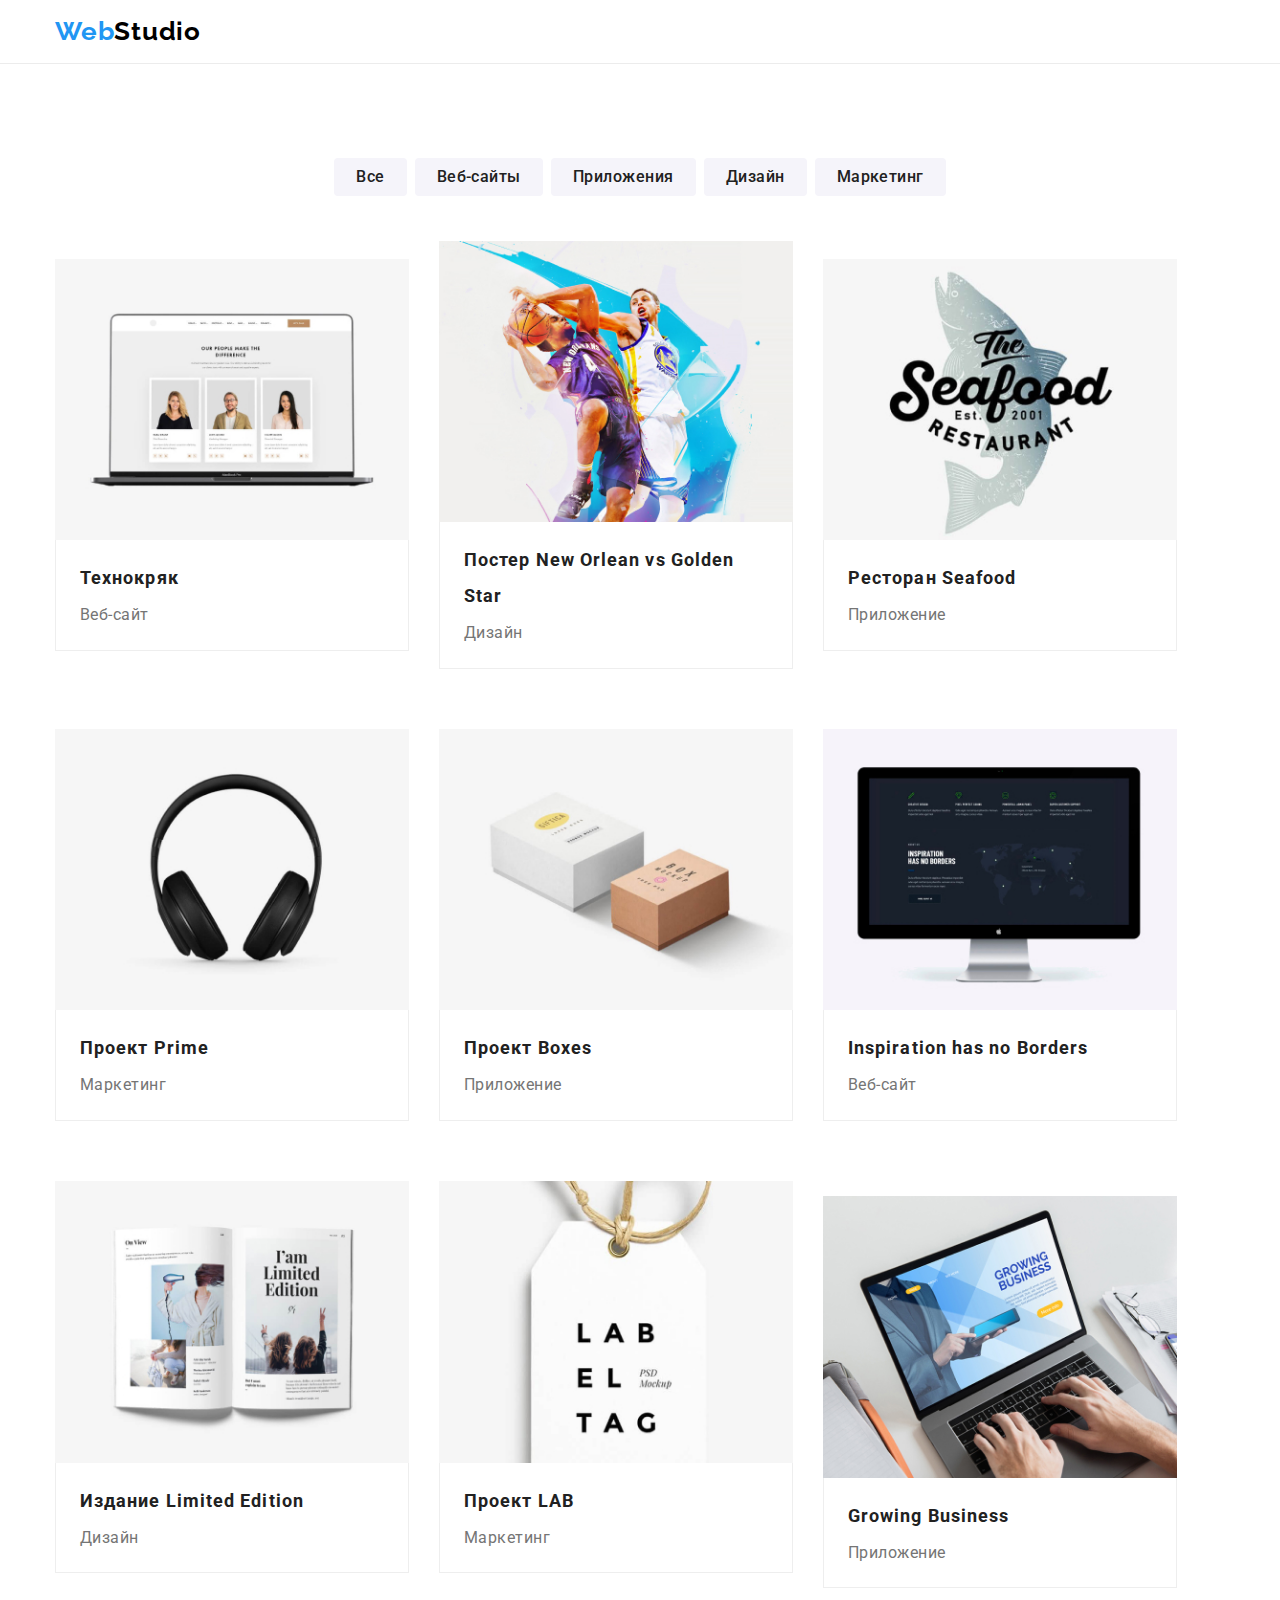
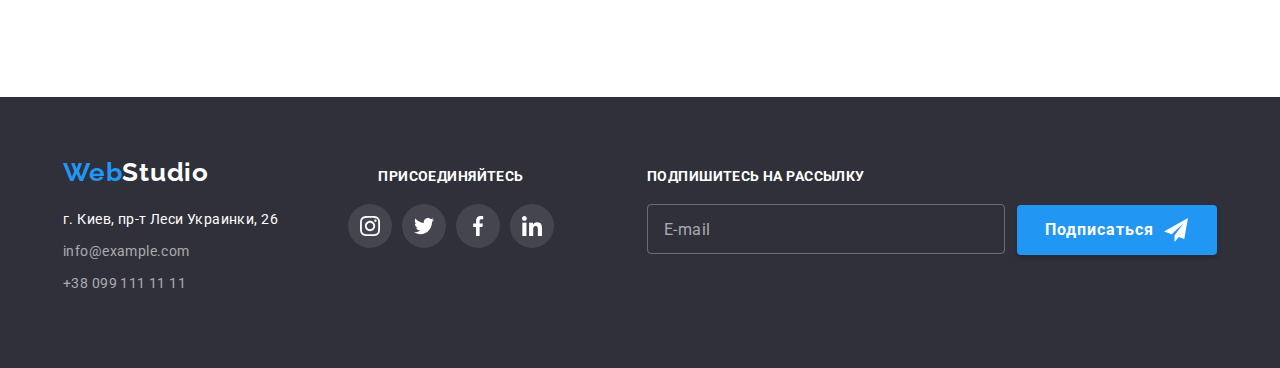
==== commit 6bfd4c39: "оновив" ====
--- a/portfolio.html
+++ b/portfolio.html
@@ -52,58 +52,6 @@
             >
           </li>
         </ul>
-        <button type="button" class="menu-open">
-          <svg class="open-icon" width="40px" height="40px">
-            <use href="./images/icons.svg#icon-menu"></use>
-          </svg>
-        </button>
-      </div>
-      <div class="mobile-menu">
-        <div class="container mobile-menu__container">
-          <button class="mobile-menu__btn">
-            <svg class="close-btn" width="40px" height="40px">
-              <use href="./images/icons.svg#icon-close"></use>
-            </svg>
-          </button>
-          <ul class="nav-list list">
-            <li class="nav-list__item">
-              <p class="qwe">bgxhgb</p>
-              <a href="" class="nav-list__link link">Студия</a>
-            </li>
-            <li class="nav-list__item">
-              <a href="" class="nav-list__link link">Портфолио</a>
-            </li>
-            <li class="nav-list__item">
-              <a href="" class="nav-list__link link">Контакты</a>
-            </li>
-          </ul>
-          <ul class="mobile-contacts list">
-            <li class="mobile-contacts__item">
-              <a href="" class="mobile-menu__link link" href="tel:+380961111111"
-                >+38 096 111 11 11</a
-              >
-            </li>
-            <li class="mobile-contacts__item">
-              <a href="" class="mobile-menu__link link" href="mailto:info@devstudio.com"
-                >info@devstudio.com</a
-              >
-            </li>
-          </ul>
-          <ul class="mobile-social list">
-            <li class="mobile-social__item">
-              <a href="" class="mobile-social__link link">Instagram</a>
-            </li>
-            <li class="mobile-social__item">
-              <a href="" class="mobile-social__link link">Twitter</a>
-            </li>
-            <li class="mobile-social__item">
-              <a href="" class="mobile-social__link link">Facebook</a>
-            </li>
-            <li class="mobile-social__item">
-              <a href="" class="mobile-social__link link">Linkedin</a>
-            </li>
-          </ul>
-        </div>
       </div>
     </header>
     <main>
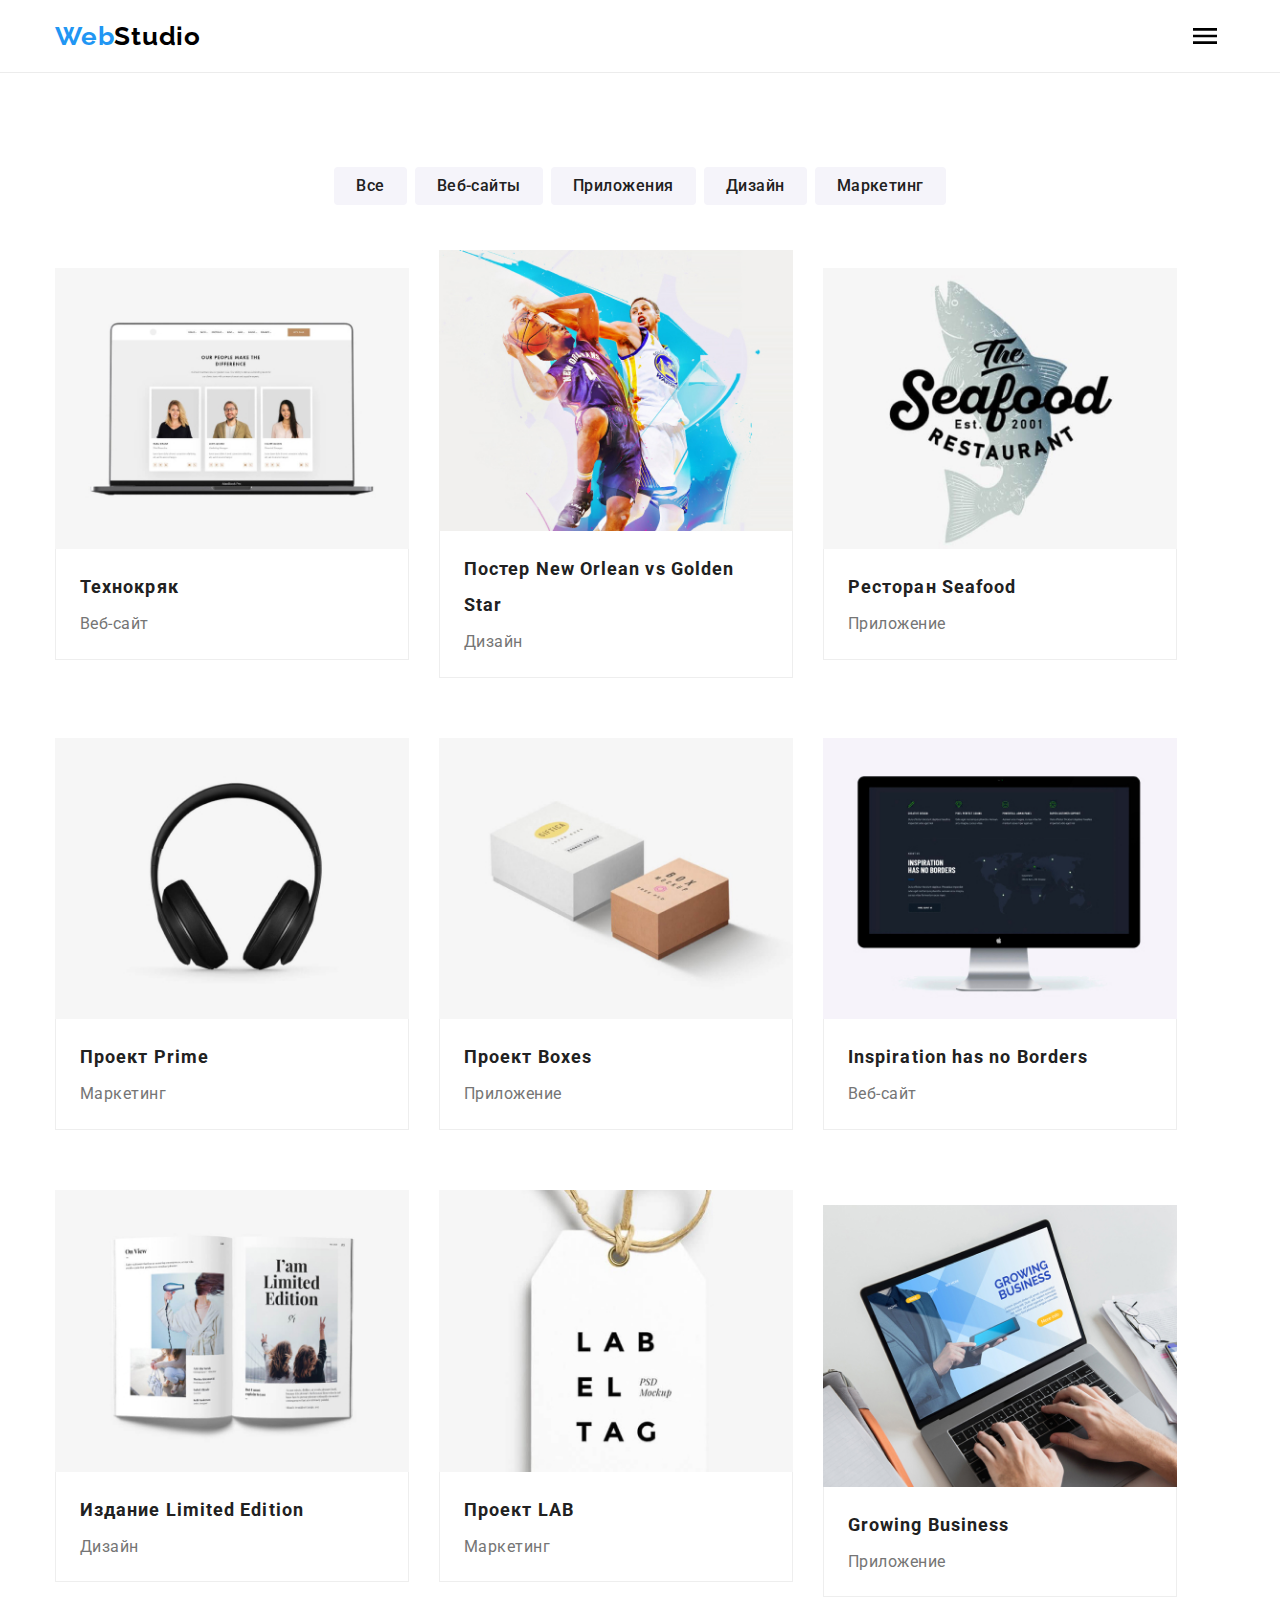
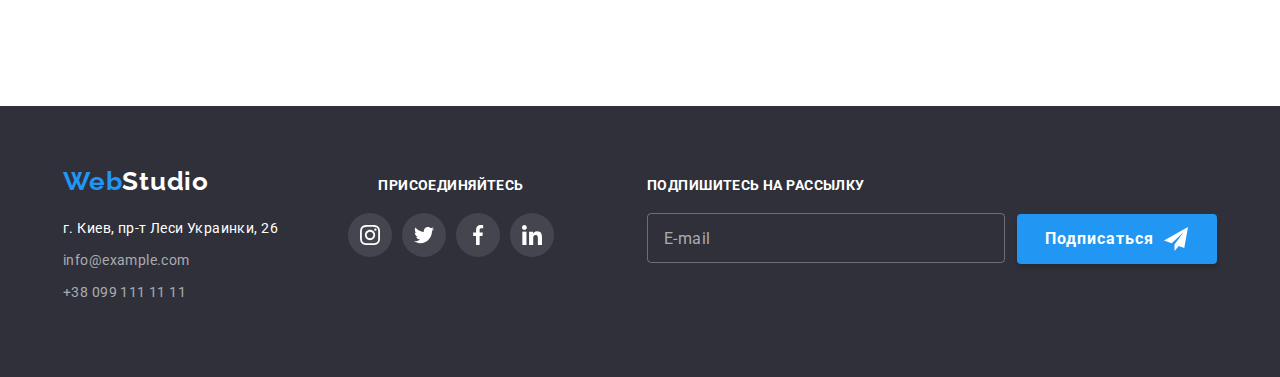
==== commit 8a3cc4ab: "зробив мобільне меню" ====
--- a/portfolio.html
+++ b/portfolio.html
@@ -29,7 +29,7 @@
               <a class="menu__link link" href="index.html">Студия</a>
             </li>
             <li class="menu__item">
-              <a class="menu__link link menu__link_current" href="portfolio.html">Портфолио</a>
+              <a class="menu__link menu__link_current link" href="portfolio.html">Портфолио</a>
             </li>
             <li class="menu__item"><a class="menu__link link" href="">Контакты</a></li>
           </ul>
@@ -52,6 +52,59 @@
             >
           </li>
         </ul>
+        <button type="button" class="menu-open" data-menu-open>
+          <svg class="open-icon" width="40px" height="40px">
+            <use href="./images/icons.svg#icon-menu"></use>
+          </svg>
+        </button>
+      </div>
+      <div class="mobile-menu" data-menu>
+        <div class="container mobile-menu__container">
+          <button class="mobile-menu__btn" data-menu-close>
+            <svg class="close-btn" width="40px" height="40px">
+              <use href="./images/icons.svg#icon-close"></use>
+            </svg>
+          </button>
+          <ul class="nav-list list">
+            <li class="nav-list__item">
+              <a href="index.html" class="nav-list__link link">Студия</a>
+            </li>
+            <li class="nav-list__item">
+              <a href="portfolio.html" class="nav-list__link nav-list__link_current link"
+                >Портфолио</a
+              >
+            </li>
+            <li class="nav-list__item">
+              <a href="" class="nav-list__link link">Контакты</a>
+            </li>
+          </ul>
+          <ul class="mobile-contacts list">
+            <li class="mobile-contacts__item">
+              <a href="" class="mobile-menu__tel link" href="tel:+380961111111"
+                >+38 096 111 11 11</a
+              >
+            </li>
+            <li class="mobile-contacts__item">
+              <a href="" class="mobile-menu__mail link" href="mailto:info@devstudio.com"
+                >info@devstudio.com</a
+              >
+            </li>
+          </ul>
+          <ul class="mobile-social list">
+            <li class="mobile-social__item">
+              <a href="" class="mobile-social__link link">Instagram</a>
+            </li>
+            <li class="mobile-social__item">
+              <a href="" class="mobile-social__link link">Twitter</a>
+            </li>
+            <li class="mobile-social__item">
+              <a href="" class="mobile-social__link link">Facebook</a>
+            </li>
+            <li class="mobile-social__item">
+              <a href="" class="mobile-social__link link">Linkedin</a>
+            </li>
+          </ul>
+        </div>
       </div>
     </header>
     <main>
@@ -339,5 +392,6 @@
         </form>
       </div>
     </footer>
+    <script src="./js/menu.js"></script>
   </body>
 </html>
--- a/css/main.min.css
+++ b/css/main.min.css
@@ -1,5 +1,5 @@
 :root{--accent-color: #2196f3;--main-color: #212121;--second-color: #757575;--third-color: #ffffff;--background-color: #c4c4c4;--footer-color: #2f303a;--logo-color: #000000;--button-color: #188ce8;--icons-color: #afb1b8;--social-color: rgba(255, 255, 255, 0.1);--contacts-color: rgba(255, 255, 255, 0.6);--gradient-color: rgba(47, 48, 58, 0.4);--activity-color: rgba(47, 48, 58, 0.8);--backdrop-color: rgba(0, 0, 0, 0.2);--container-color: #f5f4fa;--overlay-color: rgba(33, 150, 243, 0.9);--card-shadow: 0px 1px 3px rgba(0, 0, 0, 0.12), 0px 1px 1px rgba(0, 0, 0, 0.14),
     0px 2px 1px rgba(0, 0, 0, 0.2);--btn-shadow: 0px 3px 1px rgba(0, 0, 0, 0.1), 0px 1px 2px rgba(0, 0, 0, 0.08),
     0px 2px 2px rgba(0, 0, 0, 0.12);--portfolio-shadow: 0px 1px 1px rgba(0, 0, 0, 0.12), 0px 4px 4px rgba(0, 0, 0, 0.06),
-    1px 4px 6px rgba(0, 0, 0, 0.16)}.visually-hidden{position:absolute;clip:rect(0 0 0 0);width:1px;height:1px;margin:-1px}.list{list-style:none}.link{text-decoration:none}body{font-family:'Roboto', sans-serif;color:var(--main-color)}h1,h2,h3,p,ul{margin-top:0px;margin-bottom:0px}ul{padding-left:0px}img{display:block;max-width:100%;height:auto}.section{padding-top:60px;padding-bottom:60px}@media screen and (min-width: 768px){.section{padding-top:60px;padding-bottom:60px}}@media screen and (min-width: 1200px){.section{padding-top:94px;padding-bottom:94px}}.container{padding-left:15px;padding-right:15px}@media screen and (min-width: 480px){.container{width:480px;margin:auto}}@media screen and (min-width: 768px){.container{width:768px}}@media screen and (min-width: 1200px){.container{width:1200px}}.backdrop{position:fixed;top:0;left:0;width:100vw;height:100vh;background-color:var(--backdrop-color);transition:opacity 250ms linear, visibility 250ms linear}.is-hidden{opacity:0;visibility:hidden;pointer-events:none}.modal{position:absolute;left:50%;top:50%;width:528px;height:581px;background-color:var(--third-color);transform:translate(-50%, -50%);padding:40px}.modal__close-btn{position:absolute;top:8px;right:8px;display:flex;justify-content:center;align-items:center;width:30px;height:30px;border-radius:50%;border:1px solid rgba(0,0,0,0.1);background-color:var(--third-color);cursor:pointer;padding:0;transition:fill 250ms cubic-bezier(0.4, 0, 0.2, 1)}.modal__close-btn:hover,.modal__close-btn:focus{fill:var(--accent-color)}.modal-form{display:flex;flex-direction:column}.modal-form__head{font-weight:700;font-size:20px;line-height:23px;text-align:center;letter-spacing:0.03em;margin-bottom:12px}.modal-form__field{font-size:12px;line-height:14px;letter-spacing:0.01em;color:var(--second-color);margin-bottom:10px}.modal-form__field-message{font-size:12px;line-height:14px;letter-spacing:0.01em;color:var(--second-color)}.modal-form__container{position:relative;display:block;margin-top:4px}.modal-form__input{width:100%;height:40px;border:1px solid rgba(33,33,33,0.2);border-radius:4px;padding-left:42px;transition:border-color 250ms cubic-bezier(0.4, 0, 0.2, 1)}.modal-form__input:focus{outline:none;border-color:var(--accent-color)}.modal-form__icon{position:absolute;top:50%;left:12px;transform:translateY(-50%);transition:fill 250ms cubic-bezier(0.4, 0, 0.2, 1)}.modal-form__input:focus ~ .modal-form__icon{fill:var(--accent-color)}.modal-form__message{width:100%;height:120px;margin-top:4px;border:1px solid rgba(33,33,33,0.2);border-radius:4px;transition:border-color 250ms cubic-bezier(0.4, 0, 0.2, 1);padding:12px 16px;resize:none}.modal-form__message::placeholder{font-size:14px;line-height:16px;letter-spacing:0.01em;color:rgba(117,117,117,0.5)}.modal-form__message:focus{outline:none;border-color:var(--accent-color)}.modal-form__checkbox:checked ~ .modal-form__checkbox-label::before{display:inline-block;content:'';width:16px;height:15px;background-image:url(../images/check.svg)}.modal-form__checkbox:focus ~ .modal-form__checkbox-label::before{outline:2px solid var(--accent-color)}.modal-form__checkbox-label{display:flex;align-items:center;justify-content:center;font-size:14px;line-height:24px;letter-spacing:0.03em;color:var(--second-color);margin-top:20px;margin-bottom:30px}.modal-form__checkbox-label::before{display:inline-block;content:'';width:16px;height:15px;background-image:url(../images/vector.svg);margin-right:8px}.modal-form__label-link{color:var(--accent-color)}.modal-form__btn{align-self:center;min-width:200px;border:0px;padding:10px 55px;background-color:var(--accent-color);box-shadow:0px 4px 4px rgba(0,0,0,0.15);border-radius:4px;font-family:Roboto;font-weight:bold;font-size:16px;line-height:30px;text-align:center;letter-spacing:0.06em;color:var(--third-color);transition:background-color 250ms cubic-bezier(0.4, 0, 0.2, 1);cursor:pointer}.modal-form__btn:hover,.modal-form__btn:focus{background-color:var(--button-color)}.header{padding-top:16px;padding-bottom:16px;border-bottom:1px solid #ececec}.logo__accent{font-family:'Raleway', sans-serif;font-weight:700;font-size:24px;line-height:1.17;letter-spacing:0.03em;color:var(--accent-color)}.logo_color_black{font-family:'Raleway', sans-serif;font-weight:700;font-size:24px;line-height:1.17;letter-spacing:0.03em;color:var(--logo-color);margin-right:93px}.menu{display:none}.contacts{display:none}.menu-open{background-color:transparent;border:none;padding:0;line-height:0}.header-container{display:flex;align-items:center;justify-content:space-between}.mobile-menu{position:fixed;z-index:100;left:0;top:0;width:100vw;height:100vh;background-color:var(--third-color)}.mobile-menu__container{position:relative;padding-top:48px;padding-left:40px}.mobile-menu__btn{position:absolute;top:10px;right:15px;display:flex;justify-content:center;align-items:center;border:none;background-color:var(--third-color);cursor:pointer;padding:0;transition:fill 250ms cubic-bezier(0.4, 0, 0.2, 1)}.mobile-menu__btn:hover,.mobile-menu__btn:focus{fill:var(--accent-color)}.mobile-menu__btn .nav-list__item{margin-bottom:30px}.mobile-menu__btn .qwe{color:red}.mobile-menu__btn .nav-list__link{display:block;font-weight:500;font-size:100px;line-height:1.17;text-align:center;letter-spacing:0.02em;color:inherit}@media screen and (min-width: 1200px){.logo__accent{font-size:26px;line-height:1.19}.logo_color_black{font-size:26px;line-height:1.19}}.hero__title{max-width:420px;font-weight:900;font-size:26px;line-height:1.61;text-align:center;letter-spacing:0.06em;text-transform:uppercase;margin:auto;color:var(--third-color)}.modal-btn{min-width:200px;border-radius:4px;padding:10px 32px;border:0px;font-family:'Roboto', sans-serif;font-weight:700;font-size:16px;line-height:1.87;letter-spacing:0.06em;color:var(--third-color);cursor:pointer;background-color:var(--accent-color);transition:background-color 250ms cubic-bezier(0.4, 0, 0.2, 1);margin-top:30px}.modal-btn:hover,.modal-btn:focus{background-color:var(--button-color)}.hero{background-color:var(--background-color);text-align:center;padding-top:200px;padding-bottom:200px;max-width:1600px;margin:auto;background-image:linear-gradient(var(--gradient-color), var(--gradient-color)),url(../images/hero/hero.jpg);background-repeat:no-repeat;background-position:center}.features__container{display:flex;justify-content:center;align-items:center;max-width:450px;height:120px;background-color:var(--container-color);border-radius:4px;margin-bottom:30px}.features__subtitle{margin-bottom:10px;font-weight:700;font-size:14px;line-height:1.14;letter-spacing:0.03em;text-transform:uppercase}.features__content{font-size:14px;line-height:1.71;letter-spacing:0.03em;color:var(--second-color)}@media screen and (max-width: 767px){.features__subtitle{text-align:center}.features__item{max-width:450px}.features__item:not(:last-child){margin-bottom:30px}}@media screen and (min-width: 768px){.features__list{display:flex;flex-wrap:wrap;margin-top:-30px;margin-left:-30px}.features__item{width:354px;margin-top:30px;margin-left:30px}}@media screen and (min-width: 1200px){.features__list{display:flex;flex-wrap:nowrap}.features__item{margin-top:0;margin-left:0;width:270px}.features__item:not(:last-child){margin-right:30px}}.activity{padding-bottom:94px}.activity__item{position:relative;width:370px}.activity__title{font-weight:700;font-size:36px;line-height:1.16;letter-spacing:0.03em;text-align:center;margin-bottom:50px}.activity__list{display:flex;justify-content:space-between}.activity__content{font-weight:bold;font-size:14px;line-height:16px;text-align:center;letter-spacing:0.03em;text-transform:uppercase;color:var(--third-color)}.activity__container{position:absolute;transform:translateY(-100%);display:flex;align-items:center;justify-content:center;width:100%;height:70px;background-color:var(--activity-color)}@media screen and (max-width: 1199px){.activity{display:none}}.team{background-color:#f5f4fa}.team__title{font-weight:700;font-size:28px;line-height:1.18;letter-spacing:0.03em;text-align:center;margin-bottom:30px}.team__list{display:flex;flex-wrap:wrap}.team__card{box-shadow:var(--card-shadow);border-radius:0px 0px 4px 4px;padding-top:30px;padding-bottom:30px}.team__subtitle{font-weight:500;font-size:16px;line-height:1.18;letter-spacing:0.03em;text-align:center;margin-bottom:10px}.team__content{font-size:16px;line-height:1.18;letter-spacing:0.03em;color:var(--second-color);text-align:center;margin-bottom:16px}.social-list{display:flex;justify-content:center}.social-list__link{display:flex;justify-content:center;align-items:center;width:44px;height:44px;border-radius:50%;fill:var(--icons-color);transition:fill 250ms cubic-bezier(0.4, 0, 0.2, 1),background-color 250ms cubic-bezier(0.4, 0, 0.2, 1)}.social-list__link:hover,.social-list__link:focus{background-color:var(--accent-color);fill:var(--third-color)}.social-list__item:not(:last-child){margin-right:10px}@media screen and (max-width: 767px){.team__item{width:450px}.team__item:not(:last-child){margin-bottom:30px}}@media screen and (min-width: 768px){.team__item{width:354px;margin-top:30px;margin-left:30px;margin-bottom:0}.team__list{margin-top:-30px;margin-left:-30px}}@media screen and (min-width: 1200px){.team__title{font-size:36px;line-height:1.16}.team__item{width:270px}}.customers__title{font-weight:700;font-size:28px;line-height:1.18;text-align:center;letter-spacing:0.03em;margin-bottom:30px}.customers__list{display:flex;flex-wrap:wrap;justify-content:center;margin-top:-30px;margin-left:-30px}.customers__item{width:210px;height:92px;margin-top:30px;margin-left:30px}.customers__link{display:flex;justify-content:center;align-items:center;width:100%;height:100%;border:var(--icons-color) 1px solid;border-radius:4px;transition:border-color 250ms cubic-bezier(0.4, 0, 0.2, 1)}.customers__link:hover,.customers__link:focus{fill:var(--accent-color);border-color:var(--accent-color)}.customers__icon{fill:var(--icons-color);transition:fill 250ms cubic-bezier(0.4, 0, 0.2, 1)}.customers__link:hover .customers__icon,.customers__link:focus .customers__icon{fill:var(--accent-color)}@media screen and (min-width: 768px){.customers__item{width:226px}}@media screen and (min-width: 1200px){.customers__title{font-size:36px;line-height:1.17;margin-bottom:50px}.customers__list{justify-content:space-between}.customers__item{width:170px}}.footer{background-color:var(--footer-color);padding-top:60px;padding-bottom:60px}.logo_color_white{display:block;font-family:'Raleway', sans-serif;font-weight:700;font-size:24px;line-height:1.17;letter-spacing:0.03em;color:var(--third-color);margin-bottom:20px;text-align:center}.address__item:not(:last-child){margin-bottom:8px}.address__link{display:block;text-align:center;font-style:normal;font-weight:400;font-size:14px;line-height:1.71;letter-spacing:0.03em;color:var(--third-color);transition:color 250ms cubic-bezier(0.4, 0, 0.2, 1)}.address__link:hover,.address__link:focus{color:var(--accent-color)}.address__contact{display:block;text-align:center;font-style:normal;font-weight:400;font-size:14px;line-height:1.71;letter-spacing:0.03em;color:var(--contacts-color);transition:color 250ms cubic-bezier(0.4, 0, 0.2, 1)}.address__contact:hover,.address__contact:focus{color:var(--accent-color)}.join__content{font-weight:bold;font-size:14px;line-height:16px;letter-spacing:0.03em;text-transform:uppercase;color:var(--third-color);margin-top:60px;margin-bottom:20px;text-align:center}.join__list{display:flex;justify-content:center;margin-bottom:60px}.join__icon{fill:var(--third-color)}.join__link{display:flex;justify-content:center;align-items:center;border-radius:50%;width:44px;height:44px;background-color:var(--social-color);transition:background-color 250ms cubic-bezier(0.4, 0, 0.2, 1)}.join__link:hover,.join__link:focus{background-color:var(--accent-color)}.join__item:not(:last-child){margin-right:10px}.footer-form__text{font-weight:bold;font-size:14px;line-height:16px;letter-spacing:0.03em;text-transform:uppercase;color:var(--third-color);margin-bottom:20px;text-align:center}.footer-form__container{display:flex;align-items:center;flex-direction:column;padding-left:15px;padding-right:15px}.footer-form__input{width:100%;height:50px;border:1px solid rgba(255,255,255,0.3);border-radius:4px;background-color:inherit;padding-left:16px;color:var(--third-color);outline:none;margin-bottom:20px}.footer-form__input::placeholder{font-size:16px;line-height:20px;align-items:center;letter-spacing:0.03em;color:var(--contacts-color)}.footer-form__btn{display:flex;align-items:center;min-width:200px;background:var(--accent-color);box-shadow:0px 4px 4px rgba(0,0,0,0.15);border-radius:4px;border:0px;color:var(--third-color);font-weight:bold;font-size:16px;line-height:30px;text-align:center;letter-spacing:0.06em;cursor:pointer;padding:10px 28px}.footer-form__btn::after{content:'';margin-left:10px;width:24px;height:24px;background-image:url(../images/send.svg)}@media screen and (min-width: 768px){.footer-top__container{display:flex;justify-content:space-around;align-items:baseline}.join__content{margin-top:0}.footer-form__text{margin-top:60px}.footer-form__input{width:450px}}@media screen and (min-width: 1200px){.logo_color_white{display:inline-block;font-size:26px;line-height:1.19}.address__link{display:inline-block}.address__contact{display:inline-block}.footer_container{display:flex;align-items:baseline;justify-content:center}.footer-form__container{display:flex;flex-direction:row;align-items:baseline;padding:0;justify-content:space-around}.footer-form__input{width:358px;margin-right:12px;margin-bottom:0}.nav_footer{margin-right:70px}.footer-form{margin-left:93px}.footer-form__text{display:inline-block;margin-top:0}}.filter{display:flex;flex-wrap:wrap;margin-bottom:40px}.filter__item{margin-bottom:15px}.filter__item:not(:last-child){margin-right:8px}.filter__btn{padding:6px 22px;font-weight:500;font-size:16px;line-height:1.62;letter-spacing:0.03em;cursor:pointer;border-radius:4px;background-color:#f5f4fa;color:var(--main-color);border:none;transition:color 250ms cubic-bezier(0.4, 0, 0.2, 1),background-color 250ms cubic-bezier(0.4, 0, 0.2, 1),box-shadow 250ms cubic-bezier(0.4, 0, 0.2, 1)}.filter__btn:hover,.filter__btn:focus{color:var(--third-color);background-color:var(--accent-color);box-shadow:var(--btn-shadow)}.portfolio__list{display:flex;flex-direction:column;align-items:center}.portfolio__item{max-width:450px;align-items:center}.portfolio__item:not(:last-child){margin-bottom:30px}.portfolio__img_overlay{position:relative;overflow:hidden}.portfolio__overlay{font-size:18px;line-height:1.6;letter-spacing:0.03em;color:var(--third-color);background-color:var(--overlay-color);padding:63px 24px;position:absolute;overflow:auto;top:0;left:0;width:100%;height:100%;transform:translateY(100%);transition:transform 250ms cubic-bezier(0.4, 0, 0.2, 1)}.portfolio__link:hover .portfolio__overlay,.portfolio__link:focus .portfolio__overlay{transform:translateY(0)}.portfolio__link{display:block;text-decoration:none;color:inherit;transition:box-shadow 250ms cubic-bezier(0.4, 0, 0.2, 1)}.portfolio__link:hover,.portfolio__link:focus{box-shadow:var(--portfolio-shadow)}.portfolio__card{padding:20px 24px;border:1px solid #eeeeee;border-top:none}.portfolio__subtitle{font-weight:700;font-size:18px;line-height:2;letter-spacing:0.06em;margin-bottom:4px}.portfolio__text{font-size:16px;line-height:1.87;letter-spacing:0.03em;color:var(--second-color)}@media screen and (min-width: 768px){.filter{justify-content:center;margin-bottom:30px}.portfolio__item{width:354px;margin-top:30px;margin-left:30px}.portfolio__list{flex-wrap:wrap;flex-direction:row;margin-top:-30px;margin-left:-30px}}
+    1px 4px 6px rgba(0, 0, 0, 0.16)}.visually-hidden{position:absolute;clip:rect(0 0 0 0);width:1px;height:1px;margin:-1px}.list{list-style:none}.link{text-decoration:none}body{font-family:'Roboto', sans-serif;color:var(--main-color)}h1,h2,h3,p,ul{margin-top:0px;margin-bottom:0px}ul{padding-left:0px}img{display:block;max-width:100%;height:auto}.section{padding-top:60px;padding-bottom:60px}@media screen and (min-width: 768px){.section{padding-top:60px;padding-bottom:60px}}@media screen and (min-width: 1200px){.section{padding-top:94px;padding-bottom:94px}}.container{padding-left:15px;padding-right:15px}@media screen and (min-width: 480px){.container{width:480px;margin:auto}}@media screen and (min-width: 768px){.container{width:768px}}@media screen and (min-width: 1200px){.container{width:1200px}}.backdrop{position:fixed;top:0;left:0;width:100vw;height:100vh;background-color:var(--backdrop-color);transition:opacity 250ms linear, visibility 250ms linear}.is-hidden{opacity:0;visibility:hidden;pointer-events:none}.modal{position:absolute;left:50%;top:50%;width:528px;height:581px;background-color:var(--third-color);transform:translate(-50%, -50%);padding:40px}.modal__close-btn{position:absolute;top:8px;right:8px;display:flex;justify-content:center;align-items:center;width:30px;height:30px;border-radius:50%;border:1px solid rgba(0,0,0,0.1);background-color:var(--third-color);cursor:pointer;padding:0;transition:fill 250ms cubic-bezier(0.4, 0, 0.2, 1)}.modal__close-btn:hover,.modal__close-btn:focus{fill:var(--accent-color)}.modal-form{display:flex;flex-direction:column}.modal-form__head{font-weight:700;font-size:20px;line-height:23px;text-align:center;letter-spacing:0.03em;margin-bottom:12px}.modal-form__field{font-size:12px;line-height:14px;letter-spacing:0.01em;color:var(--second-color);margin-bottom:10px}.modal-form__field-message{font-size:12px;line-height:14px;letter-spacing:0.01em;color:var(--second-color)}.modal-form__container{position:relative;display:block;margin-top:4px}.modal-form__input{width:100%;height:40px;border:1px solid rgba(33,33,33,0.2);border-radius:4px;padding-left:42px;transition:border-color 250ms cubic-bezier(0.4, 0, 0.2, 1)}.modal-form__input:focus{outline:none;border-color:var(--accent-color)}.modal-form__icon{position:absolute;top:50%;left:12px;transform:translateY(-50%);transition:fill 250ms cubic-bezier(0.4, 0, 0.2, 1)}.modal-form__input:focus ~ .modal-form__icon{fill:var(--accent-color)}.modal-form__message{width:100%;height:120px;margin-top:4px;border:1px solid rgba(33,33,33,0.2);border-radius:4px;transition:border-color 250ms cubic-bezier(0.4, 0, 0.2, 1);padding:12px 16px;resize:none}.modal-form__message::placeholder{font-size:14px;line-height:16px;letter-spacing:0.01em;color:rgba(117,117,117,0.5)}.modal-form__message:focus{outline:none;border-color:var(--accent-color)}.modal-form__checkbox:checked ~ .modal-form__checkbox-label::before{display:inline-block;content:'';width:16px;height:15px;background-image:url(../images/check.svg)}.modal-form__checkbox:focus ~ .modal-form__checkbox-label::before{outline:2px solid var(--accent-color)}.modal-form__checkbox-label{display:flex;align-items:center;justify-content:center;font-size:14px;line-height:24px;letter-spacing:0.03em;color:var(--second-color);margin-top:20px;margin-bottom:30px}.modal-form__checkbox-label::before{display:inline-block;content:'';width:16px;height:15px;background-image:url(../images/vector.svg);margin-right:8px}.modal-form__label-link{color:var(--accent-color)}.modal-form__btn{align-self:center;min-width:200px;border:0px;padding:10px 55px;background-color:var(--accent-color);box-shadow:0px 4px 4px rgba(0,0,0,0.15);border-radius:4px;font-family:Roboto;font-weight:bold;font-size:16px;line-height:30px;text-align:center;letter-spacing:0.06em;color:var(--third-color);transition:background-color 250ms cubic-bezier(0.4, 0, 0.2, 1);cursor:pointer}.modal-form__btn:hover,.modal-form__btn:focus{background-color:var(--button-color)}.header{padding-top:16px;padding-bottom:16px;border-bottom:1px solid #ececec}.logo__accent{font-family:'Raleway', sans-serif;font-weight:700;font-size:24px;line-height:1.17;letter-spacing:0.03em;color:var(--accent-color)}.logo_color_black{font-family:'Raleway', sans-serif;font-weight:700;font-size:24px;line-height:1.17;letter-spacing:0.03em;color:var(--logo-color);margin-right:93px}.menu{display:none}.contacts{display:none}.menu-open{background-color:transparent;border:none;padding:0;line-height:0}.header-container{display:flex;align-items:center;justify-content:space-between}.mobile-menu{position:fixed;z-index:100;left:0;top:0;width:100vw;height:100vh;background-color:var(--third-color);opacity:0;visibility:hidden;pointer-events:none;transition:opacity 250ms cubic-bezier(0.4, 0, 0.2, 1)}.mobile-menu.is-open{opacity:1;visibility:visible;pointer-events:auto}.mobile-menu__container{position:relative;padding-top:48px;padding-left:40px}.mobile-menu__btn{position:absolute;top:10px;right:15px;display:flex;justify-content:center;align-items:center;border:none;background-color:var(--third-color);cursor:pointer;padding:0;transition:fill 250ms cubic-bezier(0.4, 0, 0.2, 1)}.mobile-menu__btn:hover,.mobile-menu__btn:focus{fill:var(--accent-color)}@media screen and (max-width: 767px){.nav-list__link{font-weight:500;font-size:40px;line-height:1.17;text-align:center;letter-spacing:0.02em;color:inherit;transition:color 250ms cubic-bezier(0.4, 0, 0.2, 1)}.nav-list__link:hover,.nav-list__link:focus{color:var(--accent-color)}.nav-list__item:not(:last-child){margin-bottom:32px}.nav-list__link_current{color:var(--accent-color)}.mobile-contacts{margin-top:302px}.mobile-contacts__item:not(:last-child){margin-bottom:32px}.mobile-menu__tel{font-weight:500;font-size:34px;line-height:1.25;letter-spacing:0.02em;color:var(--accent-color)}.mobile-menu__mail{font-weight:500;font-size:24px;line-height:1.17;letter-spacing:0.02em;color:var(--second-color)}.mobile-menu__mail:hover,.mobile-menu__mail:focus{color:var(--accent-color)}.mobile-social{display:flex;flex-wrap:wrap;margin-top:64px}.mobile-social__item:not(:last-child){margin-right:10px;border-right:1px solid rgba(33,33,33,0.2);padding-right:10px}.mobile-social__link{font-weight:500;font-size:18px;line-height:1.22;letter-spacing:0.02em;color:var(--accent-color)}}@media screen and (min-width: 1200px){.logo__accent{font-size:26px;line-height:1.19}.logo_color_black{font-size:26px;line-height:1.19}}.hero__title{max-width:420px;font-weight:900;font-size:26px;line-height:1.61;text-align:center;letter-spacing:0.06em;text-transform:uppercase;margin:auto;color:var(--third-color)}.modal-btn{min-width:200px;border-radius:4px;padding:10px 32px;border:0px;font-family:'Roboto', sans-serif;font-weight:700;font-size:16px;line-height:1.87;letter-spacing:0.06em;color:var(--third-color);cursor:pointer;background-color:var(--accent-color);transition:background-color 250ms cubic-bezier(0.4, 0, 0.2, 1);margin-top:30px}.modal-btn:hover,.modal-btn:focus{background-color:var(--button-color)}.hero{background-color:var(--background-color);text-align:center;padding-top:200px;padding-bottom:200px;max-width:1600px;margin:auto;background-image:linear-gradient(var(--gradient-color), var(--gradient-color)),url(../images/hero/hero.jpg);background-repeat:no-repeat;background-position:center}.features__container{display:flex;justify-content:center;align-items:center;max-width:450px;height:120px;background-color:var(--container-color);border-radius:4px;margin-bottom:30px}.features__subtitle{margin-bottom:10px;font-weight:700;font-size:14px;line-height:1.14;letter-spacing:0.03em;text-transform:uppercase}.features__content{font-size:14px;line-height:1.71;letter-spacing:0.03em;color:var(--second-color)}@media screen and (max-width: 767px){.features__subtitle{text-align:center}.features__item{max-width:450px}.features__item:not(:last-child){margin-bottom:30px}}@media screen and (min-width: 768px){.features__list{display:flex;flex-wrap:wrap;margin-top:-30px;margin-left:-30px}.features__item{width:354px;margin-top:30px;margin-left:30px}}@media screen and (min-width: 1200px){.features__list{display:flex;flex-wrap:nowrap}.features__item{margin-top:0;margin-left:0;width:270px}.features__item:not(:last-child){margin-right:30px}}.activity{padding-bottom:94px}.activity__item{position:relative;width:370px}.activity__title{font-weight:700;font-size:36px;line-height:1.16;letter-spacing:0.03em;text-align:center;margin-bottom:50px}.activity__list{display:flex;justify-content:space-between}.activity__content{font-weight:bold;font-size:14px;line-height:16px;text-align:center;letter-spacing:0.03em;text-transform:uppercase;color:var(--third-color)}.activity__container{position:absolute;transform:translateY(-100%);display:flex;align-items:center;justify-content:center;width:100%;height:70px;background-color:var(--activity-color)}@media screen and (max-width: 1199px){.activity{display:none}}.team{background-color:#f5f4fa}.team__title{font-weight:700;font-size:28px;line-height:1.18;letter-spacing:0.03em;text-align:center;margin-bottom:30px}.team__list{display:flex;flex-wrap:wrap}.team__card{box-shadow:var(--card-shadow);border-radius:0px 0px 4px 4px;padding-top:30px;padding-bottom:30px}.team__subtitle{font-weight:500;font-size:16px;line-height:1.18;letter-spacing:0.03em;text-align:center;margin-bottom:10px}.team__content{font-size:16px;line-height:1.18;letter-spacing:0.03em;color:var(--second-color);text-align:center;margin-bottom:16px}.social-list{display:flex;justify-content:center}.social-list__link{display:flex;justify-content:center;align-items:center;width:44px;height:44px;border-radius:50%;fill:var(--icons-color);transition:fill 250ms cubic-bezier(0.4, 0, 0.2, 1),background-color 250ms cubic-bezier(0.4, 0, 0.2, 1)}.social-list__link:hover,.social-list__link:focus{background-color:var(--accent-color);fill:var(--third-color)}.social-list__item:not(:last-child){margin-right:10px}@media screen and (max-width: 767px){.team__item{width:450px}.team__item:not(:last-child){margin-bottom:30px}}@media screen and (min-width: 768px){.team__item{width:354px;margin-top:30px;margin-left:30px;margin-bottom:0}.team__list{margin-top:-30px;margin-left:-30px}}@media screen and (min-width: 1200px){.team__title{font-size:36px;line-height:1.16}.team__item{width:270px}}.customers__title{font-weight:700;font-size:28px;line-height:1.18;text-align:center;letter-spacing:0.03em;margin-bottom:30px}.customers__list{display:flex;flex-wrap:wrap;justify-content:center;margin-top:-30px;margin-left:-30px}.customers__item{width:210px;height:92px;margin-top:30px;margin-left:30px}.customers__link{display:flex;justify-content:center;align-items:center;width:100%;height:100%;border:var(--icons-color) 1px solid;border-radius:4px;transition:border-color 250ms cubic-bezier(0.4, 0, 0.2, 1)}.customers__link:hover,.customers__link:focus{fill:var(--accent-color);border-color:var(--accent-color)}.customers__icon{fill:var(--icons-color);transition:fill 250ms cubic-bezier(0.4, 0, 0.2, 1)}.customers__link:hover .customers__icon,.customers__link:focus .customers__icon{fill:var(--accent-color)}@media screen and (min-width: 768px){.customers__item{width:226px}}@media screen and (min-width: 1200px){.customers__title{font-size:36px;line-height:1.17;margin-bottom:50px}.customers__list{justify-content:space-between}.customers__item{width:170px}}.footer{background-color:var(--footer-color);padding-top:60px;padding-bottom:60px}.logo_color_white{display:block;font-family:'Raleway', sans-serif;font-weight:700;font-size:24px;line-height:1.17;letter-spacing:0.03em;color:var(--third-color);margin-bottom:20px;text-align:center}.address__item:not(:last-child){margin-bottom:8px}.address__link{display:block;text-align:center;font-style:normal;font-weight:400;font-size:14px;line-height:1.71;letter-spacing:0.03em;color:var(--third-color);transition:color 250ms cubic-bezier(0.4, 0, 0.2, 1)}.address__link:hover,.address__link:focus{color:var(--accent-color)}.address__contact{display:block;text-align:center;font-style:normal;font-weight:400;font-size:14px;line-height:1.71;letter-spacing:0.03em;color:var(--contacts-color);transition:color 250ms cubic-bezier(0.4, 0, 0.2, 1)}.address__contact:hover,.address__contact:focus{color:var(--accent-color)}.join__content{font-weight:bold;font-size:14px;line-height:16px;letter-spacing:0.03em;text-transform:uppercase;color:var(--third-color);margin-top:60px;margin-bottom:20px;text-align:center}.join__list{display:flex;justify-content:center;margin-bottom:60px}.join__icon{fill:var(--third-color)}.join__link{display:flex;justify-content:center;align-items:center;border-radius:50%;width:44px;height:44px;background-color:var(--social-color);transition:background-color 250ms cubic-bezier(0.4, 0, 0.2, 1)}.join__link:hover,.join__link:focus{background-color:var(--accent-color)}.join__item:not(:last-child){margin-right:10px}.footer-form__text{font-weight:bold;font-size:14px;line-height:16px;letter-spacing:0.03em;text-transform:uppercase;color:var(--third-color);margin-bottom:20px;text-align:center}.footer-form__container{display:flex;align-items:center;flex-direction:column;padding-left:15px;padding-right:15px}.footer-form__input{width:100%;height:50px;border:1px solid rgba(255,255,255,0.3);border-radius:4px;background-color:inherit;padding-left:16px;color:var(--third-color);outline:none;margin-bottom:20px}.footer-form__input::placeholder{font-size:16px;line-height:20px;align-items:center;letter-spacing:0.03em;color:var(--contacts-color)}.footer-form__btn{display:flex;align-items:center;min-width:200px;background:var(--accent-color);box-shadow:0px 4px 4px rgba(0,0,0,0.15);border-radius:4px;border:0px;color:var(--third-color);font-weight:bold;font-size:16px;line-height:30px;text-align:center;letter-spacing:0.06em;cursor:pointer;padding:10px 28px}.footer-form__btn::after{content:'';margin-left:10px;width:24px;height:24px;background-image:url(../images/send.svg)}@media screen and (min-width: 768px){.footer-top__container{display:flex;justify-content:space-around;align-items:baseline}.join__content{margin-top:0}.footer-form__text{margin-top:60px}.footer-form__input{width:450px}}@media screen and (min-width: 1200px){.logo_color_white{display:inline-block;font-size:26px;line-height:1.19}.address__link{display:inline-block}.address__contact{display:inline-block}.footer_container{display:flex;align-items:baseline;justify-content:center}.footer-form__container{display:flex;flex-direction:row;align-items:baseline;padding:0;justify-content:space-around}.footer-form__input{width:358px;margin-right:12px;margin-bottom:0}.nav_footer{margin-right:70px}.footer-form{margin-left:93px}.footer-form__text{display:inline-block;margin-top:0}}.filter{display:flex;flex-wrap:wrap;margin-bottom:40px}.filter__item{margin-bottom:15px}.filter__item:not(:last-child){margin-right:8px}.filter__btn{padding:6px 22px;font-weight:500;font-size:16px;line-height:1.62;letter-spacing:0.03em;cursor:pointer;border-radius:4px;background-color:#f5f4fa;color:var(--main-color);border:none;transition:color 250ms cubic-bezier(0.4, 0, 0.2, 1),background-color 250ms cubic-bezier(0.4, 0, 0.2, 1),box-shadow 250ms cubic-bezier(0.4, 0, 0.2, 1)}.filter__btn:hover,.filter__btn:focus{color:var(--third-color);background-color:var(--accent-color);box-shadow:var(--btn-shadow)}.portfolio__list{display:flex;flex-direction:column;align-items:center}.portfolio__item{max-width:450px;align-items:center}.portfolio__item:not(:last-child){margin-bottom:30px}.portfolio__img_overlay{position:relative;overflow:hidden}.portfolio__overlay{font-size:18px;line-height:1.6;letter-spacing:0.03em;color:var(--third-color);background-color:var(--overlay-color);padding:63px 24px;position:absolute;overflow:auto;top:0;left:0;width:100%;height:100%;transform:translateY(100%);transition:transform 250ms cubic-bezier(0.4, 0, 0.2, 1)}.portfolio__link:hover .portfolio__overlay,.portfolio__link:focus .portfolio__overlay{transform:translateY(0)}.portfolio__link{display:block;text-decoration:none;color:inherit;transition:box-shadow 250ms cubic-bezier(0.4, 0, 0.2, 1)}.portfolio__link:hover,.portfolio__link:focus{box-shadow:var(--portfolio-shadow)}.portfolio__card{padding:20px 24px;border:1px solid #eeeeee;border-top:none}.portfolio__subtitle{font-weight:700;font-size:18px;line-height:2;letter-spacing:0.06em;margin-bottom:4px}.portfolio__text{font-size:16px;line-height:1.87;letter-spacing:0.03em;color:var(--second-color)}@media screen and (min-width: 768px){.filter{justify-content:center;margin-bottom:30px}.portfolio__item{width:354px;margin-top:30px;margin-left:30px}.portfolio__list{flex-wrap:wrap;flex-direction:row;margin-top:-30px;margin-left:-30px}}
 /*# sourceMappingURL=main.min.css.map */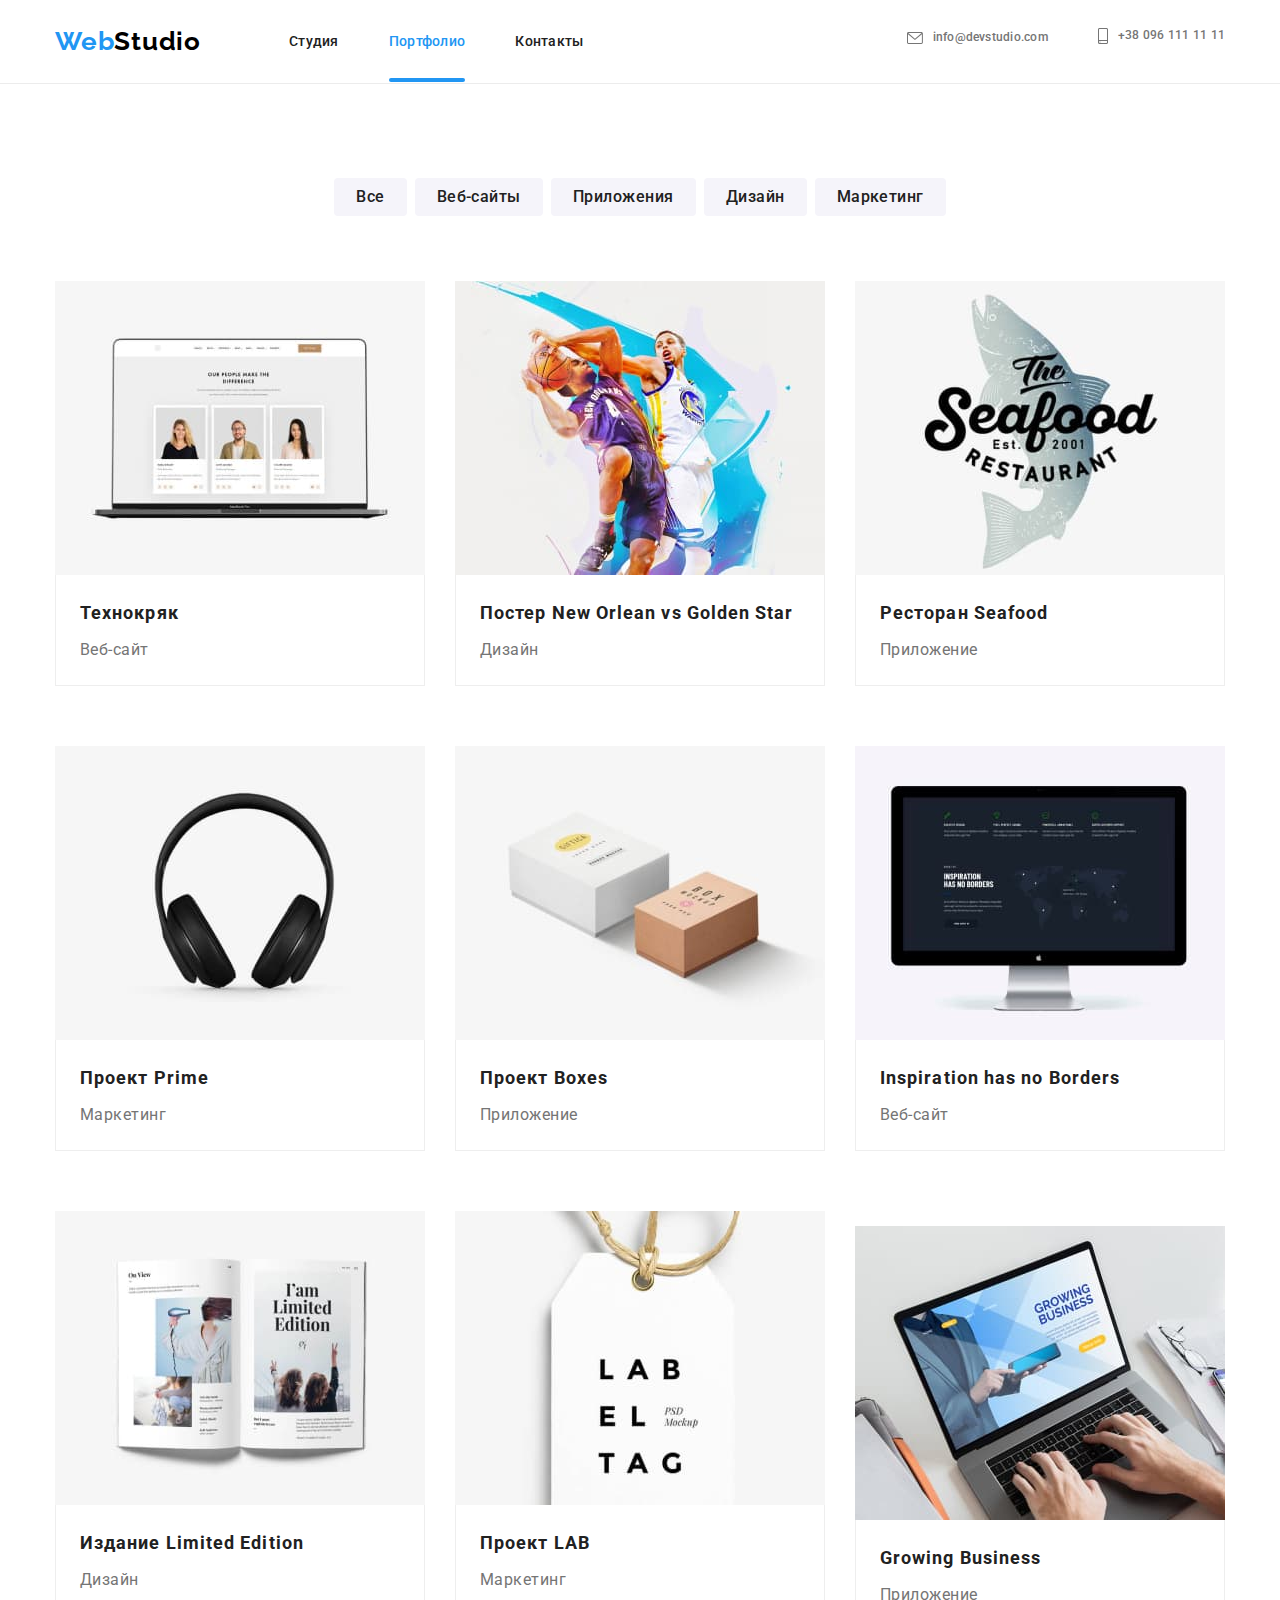
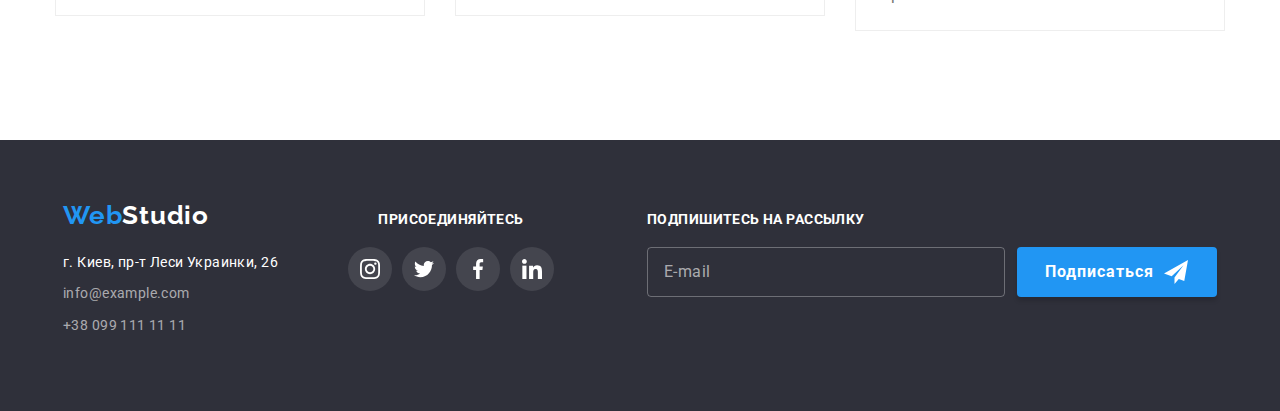
==== commit 3eb56d8b: "закінчив ДЗ" ====
--- a/portfolio.html
+++ b/portfolio.html
@@ -133,11 +133,59 @@
             <li class="portfolio__item">
               <a href="" class="portfolio__link link">
                 <div class="portfolio__img_overlay">
-                  <img
-                    class="portfolio__img"
-                    src="./images/portfolio/img.jpg"
-                    alt="Экран ноутбука"
-                  />
+                  <picture>
+                    <source
+                      media="(min-width 480px)"
+                      srcset="
+                        ./images/portfolio/mobile/portf-1.jpg    1x,
+                        ./images/portfolio/mobile/portf-1@2x.jpg 2x
+                      "
+                    />
+                    <source
+                      media="(min-width 768px)"
+                      srcset="
+                        ./images/portfolio/tablet/portf-1.jpg    1x,
+                        ./images/portfolio/tablet/portf-1@2x.jpg 2x
+                      "
+                    />
+                    <source
+                      media="(min-width 1200px)"
+                      srcset="
+                        ./images/portfolio/desktop/portf-1.jpg    1x,
+                        ./images/portfolio/desktop/portf-1@2x.jpg 2x
+                      "
+                    />
+                    <source
+                      media="(min-width 480px)"
+                      srcset="
+                        ./images/portfolio/mobile/portf-1.webp    1x,
+                        ./images/portfolio/mobile/portf-1@2x.webp 2x
+                      "
+                      type="images/webp"
+                    />
+                    <source
+                      media="(min-width 768px)"
+                      srcset="
+                        ./images/portfolio/tablet/portf-1.webp    1x,
+                        ./images/portfolio/tablet/portf-1@2x.webp 2x
+                      "
+                      type="images/webp"
+                    />
+                    <source
+                      media="(min-width 1200px)"
+                      srcset="
+                        ./images/portfolio/desktop/portf-1.webp    1x,
+                        ./images/portfolio/desktop/portf-1@2x.webp 2x
+                      "
+                      type="images/webp"
+                    />
+                    <img
+                      class="portfolio__img"
+                      src="./images/portfolio/desktop/portf-1.jpg"
+                      alt="Экран ноутбука"
+                    />
+                  </picture>
+
                   <p class="portfolio__overlay">
                     Технокряк это современная площадка распространения коронавируса. Компании
                     используют эту платформу для цифрового шпионажа и атак на защищённые сервера
@@ -154,11 +202,58 @@
             <li class="portfolio__item">
               <a href="" class="portfolio__link link">
                 <div class="portfolio__img_overlay">
-                  <img
-                    class="portfolio__img"
-                    src="./images/portfolio/img-1.jpg"
-                    alt="Экран ноутбука"
-                  />
+                  <picture>
+                    <source
+                      media="(min-width 480px)"
+                      srcset="
+                        ./images/portfolio/mobile/portf-2.jpg    1x,
+                        ./images/portfolio/mobile/portf-2@2x.jpg 2x
+                      "
+                    />
+                    <source
+                      media="(min-width 768px)"
+                      srcset="
+                        ./images/portfolio/tablet/portf-2.jpg    1x,
+                        ./images/portfolio/tablet/portf-2@2x.jpg 2x
+                      "
+                    />
+                    <source
+                      media="(min-width 1200px)"
+                      srcset="
+                        ./images/portfolio/desktop/portf-2.jpg    1x,
+                        ./images/portfolio/desktop/portf-2@2x.jpg 2x
+                      "
+                    />
+                    <source
+                      media="(min-width 480px)"
+                      srcset="
+                        ./images/portfolio/mobile/portf-2.webp    1x,
+                        ./images/portfolio/mobile/portf-2@2x.webp 2x
+                      "
+                      type="images/webp"
+                    />
+                    <source
+                      media="(min-width 768px)"
+                      srcset="
+                        ./images/portfolio/tablet/portf-2.webp    1x,
+                        ./images/portfolio/tablet/portf-2@2x.webp 2x
+                      "
+                      type="images/webp"
+                    />
+                    <source
+                      media="(min-width 1200px)"
+                      srcset="
+                        ./images/portfolio/desktop/portf-2.webp    1x,
+                        ./images/portfolio/desktop/portf-2@2x.webp 2x
+                      "
+                      type="images/webp"
+                    />
+                    <img
+                      class="portfolio__img"
+                      src="./images/portfolio/desktop/portf-2.jpg"
+                      alt="Экран ноутбука"
+                    />
+                  </picture>
                   <p class="portfolio__overlay">
                     Технокряк это современная площадка распространения коронавируса. Компании
                     используют эту платформу для цифрового шпионажа и атак на защищённые сервера
@@ -174,11 +269,58 @@
             <li class="portfolio__item">
               <a href="" class="portfolio__link link">
                 <div class="portfolio__img_overlay">
-                  <img
-                    class="portfolio__img"
-                    src="./images/portfolio/img-2.jpg"
-                    alt="Экран ноутбука"
-                  />
+                  <picture>
+                    <source
+                      media="(min-width 480px)"
+                      srcset="
+                        ./images/portfolio/mobile/portf-3.jpg    1x,
+                        ./images/portfolio/mobile/portf-3@2x.jpg 2x
+                      "
+                    />
+                    <source
+                      media="(min-width 768px)"
+                      srcset="
+                        ./images/portfolio/tablet/portf-3.jpg    1x,
+                        ./images/portfolio/tablet/portf-3@2x.jpg 2x
+                      "
+                    />
+                    <source
+                      media="(min-width 1200px)"
+                      srcset="
+                        ./images/portfolio/desktop/portf-3.jpg    1x,
+                        ./images/portfolio/desktop/portf-3@2x.jpg 2x
+                      "
+                    />
+                    <source
+                      media="(min-width 480px)"
+                      srcset="
+                        ./images/portfolio/mobile/portf-3.webp    1x,
+                        ./images/portfolio/mobile/portf-3@2x.webp 2x
+                      "
+                      type="images/webp"
+                    />
+                    <source
+                      media="(min-width 768px)"
+                      srcset="
+                        ./images/portfolio/tablet/portf-3.webp    1x,
+                        ./images/portfolio/tablet/portf-3@2x.webp 2x
+                      "
+                      type="images/webp"
+                    />
+                    <source
+                      media="(min-width 1200px)"
+                      srcset="
+                        ./images/portfolio/desktop/portf-3.webp    1x,
+                        ./images/portfolio/desktop/portf-3@2x.webp 2x
+                      "
+                      type="images/webp"
+                    />
+                    <img
+                      class="portfolio__img"
+                      src="./images/portfolio/desktop/portf-3.jpg"
+                      alt="Экран ноутбука"
+                    />
+                  </picture>
                   <p class="portfolio__overlay">
                     Технокряк это современная площадка распространения коронавируса. Компании
                     используют эту платформу для цифрового шпионажа и атак на защищённые сервера
@@ -194,11 +336,58 @@
             <li class="portfolio__item">
               <a href="" class="portfolio__link link">
                 <div class="portfolio__img_overlay">
-                  <img
-                    class="portfolio__img"
-                    src="./images/portfolio/img-3.jpg"
-                    alt="Экран ноутбука"
-                  />
+                  <picture>
+                    <source
+                      media="(min-width 480px)"
+                      srcset="
+                        ./images/portfolio/mobile/portf-4.jpg    1x,
+                        ./images/portfolio/mobile/portf-4@2x.jpg 2x
+                      "
+                    />
+                    <source
+                      media="(min-width 768px)"
+                      srcset="
+                        ./images/portfolio/tablet/portf-4.jpg    1x,
+                        ./images/portfolio/tablet/portf-4@2x.jpg 2x
+                      "
+                    />
+                    <source
+                      media="(min-width 1200px)"
+                      srcset="
+                        ./images/portfolio/desktop/portf-4.jpg    1x,
+                        ./images/portfolio/desktop/portf-4@2x.jpg 2x
+                      "
+                    />
+                    <source
+                      media="(min-width 480px)"
+                      srcset="
+                        ./images/portfolio/mobile/portf-4.webp    1x,
+                        ./images/portfolio/mobile/portf-4@2x.webp 2x
+                      "
+                      type="images/webp"
+                    />
+                    <source
+                      media="(min-width 768px)"
+                      srcset="
+                        ./images/portfolio/tablet/portf-4.webp    1x,
+                        ./images/portfolio/tablet/portf-4@2x.webp 2x
+                      "
+                      type="images/webp"
+                    />
+                    <source
+                      media="(min-width 1200px)"
+                      srcset="
+                        ./images/portfolio/desktop/portf-4.webp    1x,
+                        ./images/portfolio/desktop/portf-4@2x.webp 2x
+                      "
+                      type="images/webp"
+                    />
+                    <img
+                      class="portfolio__img"
+                      src="./images/portfolio/desktop/portf-4.jpg"
+                      alt="Экран ноутбука"
+                    />
+                  </picture>
                   <p class="portfolio__overlay">
                     Технокряк это современная площадка распространения коронавируса. Компании
                     используют эту платформу для цифрового шпионажа и атак на защищённые сервера
@@ -214,11 +403,58 @@
             <li class="portfolio__item">
               <a href="" class="portfolio__link link">
                 <div class="portfolio__img_overlay">
-                  <img
-                    class="portfolio__img"
-                    src="./images/portfolio/img-4.jpg"
-                    alt="Экран ноутбука"
-                  />
+                  <picture>
+                    <source
+                      media="(min-width 480px)"
+                      srcset="
+                        ./images/portfolio/mobile/portf-5.jpg    1x,
+                        ./images/portfolio/mobile/portf-5@2x.jpg 2x
+                      "
+                    />
+                    <source
+                      media="(min-width 768px)"
+                      srcset="
+                        ./images/portfolio/tablet/portf-5.jpg    1x,
+                        ./images/portfolio/tablet/portf-5@2x.jpg 2x
+                      "
+                    />
+                    <source
+                      media="(min-width 1200px)"
+                      srcset="
+                        ./images/portfolio/desktop/portf-5.jpg    1x,
+                        ./images/portfolio/desktop/portf-5@2x.jpg 2x
+                      "
+                    />
+                    <source
+                      media="(min-width 480px)"
+                      srcset="
+                        ./images/portfolio/mobile/portf-5.webp    1x,
+                        ./images/portfolio/mobile/portf-5@2x.webp 2x
+                      "
+                      type="images/webp"
+                    />
+                    <source
+                      media="(min-width 768px)"
+                      srcset="
+                        ./images/portfolio/tablet/portf-5.webp    1x,
+                        ./images/portfolio/tablet/portf-5@2x.webp 2x
+                      "
+                      type="images/webp"
+                    />
+                    <source
+                      media="(min-width 1200px)"
+                      srcset="
+                        ./images/portfolio/desktop/portf-5.webp    1x,
+                        ./images/portfolio/desktop/portf-5@2x.webp 2x
+                      "
+                      type="images/webp"
+                    />
+                    <img
+                      class="portfolio__img"
+                      src="./images/portfolio/desktop/portf-5.jpg"
+                      alt="Экран ноутбука"
+                    />
+                  </picture>
                   <p class="portfolio__overlay">
                     Технокряк это современная площадка распространения коронавируса. Компании
                     используют эту платформу для цифрового шпионажа и атак на защищённые сервера
@@ -234,11 +470,58 @@
             <li class="portfolio__item">
               <a href="" class="portfolio__link link">
                 <div class="portfolio__img_overlay">
-                  <img
-                    class="portfolio__img"
-                    src="./images/portfolio/img-5.jpg"
-                    alt="Экран ноутбука"
-                  />
+                  <picture>
+                    <source
+                      media="(min-width 480px)"
+                      srcset="
+                        ./images/portfolio/mobile/portf-6.jpg    1x,
+                        ./images/portfolio/mobile/portf-6@2x.jpg 2x
+                      "
+                    />
+                    <source
+                      media="(min-width 768px)"
+                      srcset="
+                        ./images/portfolio/tablet/portf-6.jpg    1x,
+                        ./images/portfolio/tablet/portf-6@2x.jpg 2x
+                      "
+                    />
+                    <source
+                      media="(min-width 1200px)"
+                      srcset="
+                        ./images/portfolio/desktop/portf-6.jpg    1x,
+                        ./images/portfolio/desktop/portf-6@2x.jpg 2x
+                      "
+                    />
+                    <source
+                      media="(min-width 480px)"
+                      srcset="
+                        ./images/portfolio/mobile/portf-6.webp    1x,
+                        ./images/portfolio/mobile/portf-6@2x.webp 2x
+                      "
+                      type="images/webp"
+                    />
+                    <source
+                      media="(min-width 768px)"
+                      srcset="
+                        ./images/portfolio/tablet/portf-6.webp    1x,
+                        ./images/portfolio/tablet/portf-6@2x.webp 2x
+                      "
+                      type="images/webp"
+                    />
+                    <source
+                      media="(min-width 1200px)"
+                      srcset="
+                        ./images/portfolio/desktop/portf-6.webp    1x,
+                        ./images/portfolio/desktop/portf-6@2x.webp 2x
+                      "
+                      type="images/webp"
+                    />
+                    <img
+                      class="portfolio__img"
+                      src="./images/portfolio/desktop/portf-6.jpg"
+                      alt="Экран ноутбука"
+                    />
+                  </picture>
                   <p class="portfolio__overlay">
                     Технокряк это современная площадка распространения коронавируса. Компании
                     используют эту платформу для цифрового шпионажа и атак на защищённые сервера
@@ -254,11 +537,58 @@
             <li class="portfolio__item">
               <a href="" class="portfolio__link link">
                 <div class="portfolio__img_overlay">
-                  <img
-                    class="portfolio__img"
-                    src="./images/portfolio/img-6.jpg"
-                    alt="Экран ноутбука"
-                  />
+                  <picture>
+                    <source
+                      media="(min-width 480px)"
+                      srcset="
+                        ./images/portfolio/mobile/portf-7.jpg    1x,
+                        ./images/portfolio/mobile/portf-7@2x.jpg 2x
+                      "
+                    />
+                    <source
+                      media="(min-width 768px)"
+                      srcset="
+                        ./images/portfolio/tablet/portf-7.jpg    1x,
+                        ./images/portfolio/tablet/portf-7@2x.jpg 2x
+                      "
+                    />
+                    <source
+                      media="(min-width 1200px)"
+                      srcset="
+                        ./images/portfolio/desktop/portf-7.jpg    1x,
+                        ./images/portfolio/desktop/portf-7@2x.jpg 2x
+                      "
+                    />
+                    <source
+                      media="(min-width 480px)"
+                      srcset="
+                        ./images/portfolio/mobile/portf-7.webp    1x,
+                        ./images/portfolio/mobile/portf-7@2x.webp 2x
+                      "
+                      type="images/webp"
+                    />
+                    <source
+                      media="(min-width 768px)"
+                      srcset="
+                        ./images/portfolio/tablet/portf-7.webp    1x,
+                        ./images/portfolio/tablet/portf-7@2x.webp 2x
+                      "
+                      type="images/webp"
+                    />
+                    <source
+                      media="(min-width 1200px)"
+                      srcset="
+                        ./images/portfolio/desktop/portf-7.webp    1x,
+                        ./images/portfolio/desktop/portf-7@2x.webp 2x
+                      "
+                      type="images/webp"
+                    />
+                    <img
+                      class="portfolio__img"
+                      src="./images/portfolio/desktop/portf-7.jpg"
+                      alt="Экран ноутбука"
+                    />
+                  </picture>
                   <p class="portfolio__overlay">
                     Технокряк это современная площадка распространения коронавируса. Компании
                     используют эту платформу для цифрового шпионажа и атак на защищённые сервера
@@ -274,11 +604,58 @@
             <li class="portfolio__item">
               <a href="" class="portfolio__link link">
                 <div class="portfolio__img_overlay">
-                  <img
-                    class="portfolio__img"
-                    src="./images/portfolio/img-7.jpg"
-                    alt="Экран ноутбука"
-                  />
+                  <picture>
+                    <source
+                      media="(min-width 480px)"
+                      srcset="
+                        ./images/portfolio/mobile/portf-8.jpg    1x,
+                        ./images/portfolio/mobile/portf-8@2x.jpg 2x
+                      "
+                    />
+                    <source
+                      media="(min-width 768px)"
+                      srcset="
+                        ./images/portfolio/tablet/portf-8.jpg    1x,
+                        ./images/portfolio/tablet/portf-8@2x.jpg 2x
+                      "
+                    />
+                    <source
+                      media="(min-width 1200px)"
+                      srcset="
+                        ./images/portfolio/desktop/portf-8.jpg    1x,
+                        ./images/portfolio/desktop/portf-8@2x.jpg 2x
+                      "
+                    />
+                    <source
+                      media="(min-width 480px)"
+                      srcset="
+                        ./images/portfolio/mobile/portf-8.webp    1x,
+                        ./images/portfolio/mobile/portf-8@2x.webp 2x
+                      "
+                      type="images/webp"
+                    />
+                    <source
+                      media="(min-width 768px)"
+                      srcset="
+                        ./images/portfolio/tablet/portf-8.webp    1x,
+                        ./images/portfolio/tablet/portf-8@2x.webp 2x
+                      "
+                      type="images/webp"
+                    />
+                    <source
+                      media="(min-width 1200px)"
+                      srcset="
+                        ./images/portfolio/desktop/portf-8.webp    1x,
+                        ./images/portfolio/desktop/portf-8@2x.webp 2x
+                      "
+                      type="images/webp"
+                    />
+                    <img
+                      class="portfolio__img"
+                      src="./images/portfolio/desktop/portf-8.jpg"
+                      alt="Экран ноутбука"
+                    />
+                  </picture>
                   <p class="portfolio__overlay">
                     Технокряк это современная площадка распространения коронавируса. Компании
                     используют эту платформу для цифрового шпионажа и атак на защищённые сервера
@@ -294,11 +671,58 @@
             <li class="portfolio__item">
               <a href="" class="portfolio__link link">
                 <div class="portfolio__img_overlay">
-                  <img
-                    class="portfolio__img"
-                    src="./images/portfolio/img-8.jpg"
-                    alt="Экран ноутбука"
-                  />
+                  <picture>
+                    <source
+                      media="(min-width 480px)"
+                      srcset="
+                        ./images/portfolio/mobile/portf-9.jpg    1x,
+                        ./images/portfolio/mobile/portf-9@2x.jpg 2x
+                      "
+                    />
+                    <source
+                      media="(min-width 768px)"
+                      srcset="
+                        ./images/portfolio/tablet/portf-9.jpg    1x,
+                        ./images/portfolio/tablet/portf-9@2x.jpg 2x
+                      "
+                    />
+                    <source
+                      media="(min-width 1200px)"
+                      srcset="
+                        ./images/portfolio/desktop/portf-9.jpg    1x,
+                        ./images/portfolio/desktop/portf-9@2x.jpg 2x
+                      "
+                    />
+                    <source
+                      media="(min-width 480px)"
+                      srcset="
+                        ./images/portfolio/mobile/portf-9.webp    1x,
+                        ./images/portfolio/mobile/portf-9@2x.webp 2x
+                      "
+                      type="images/webp"
+                    />
+                    <source
+                      media="(min-width 768px)"
+                      srcset="
+                        ./images/portfolio/tablet/portf-9.webp    1x,
+                        ./images/portfolio/tablet/portf-9@2x.webp 2x
+                      "
+                      type="images/webp"
+                    />
+                    <source
+                      media="(min-width 1200px)"
+                      srcset="
+                        ./images/portfolio/desktop/portf-9.webp    1x,
+                        ./images/portfolio/desktop/portf-9@2x.webp 2x
+                      "
+                      type="images/webp"
+                    />
+                    <img
+                      class="portfolio__img"
+                      src="./images/portfolio/desktop/portf-9.jpg"
+                      alt="Экран ноутбука"
+                    />
+                  </picture>
                   <p class="portfolio__overlay">
                     Технокряк это современная площадка распространения коронавируса. Компании
                     используют эту платформу для цифрового шпионажа и атак на защищённые сервера
--- a/css/main.min.css
+++ b/css/main.min.css
@@ -1,5 +1,5 @@
 :root{--accent-color: #2196f3;--main-color: #212121;--second-color: #757575;--third-color: #ffffff;--background-color: #c4c4c4;--footer-color: #2f303a;--logo-color: #000000;--button-color: #188ce8;--icons-color: #afb1b8;--social-color: rgba(255, 255, 255, 0.1);--contacts-color: rgba(255, 255, 255, 0.6);--gradient-color: rgba(47, 48, 58, 0.4);--activity-color: rgba(47, 48, 58, 0.8);--backdrop-color: rgba(0, 0, 0, 0.2);--container-color: #f5f4fa;--overlay-color: rgba(33, 150, 243, 0.9);--card-shadow: 0px 1px 3px rgba(0, 0, 0, 0.12), 0px 1px 1px rgba(0, 0, 0, 0.14),
     0px 2px 1px rgba(0, 0, 0, 0.2);--btn-shadow: 0px 3px 1px rgba(0, 0, 0, 0.1), 0px 1px 2px rgba(0, 0, 0, 0.08),
     0px 2px 2px rgba(0, 0, 0, 0.12);--portfolio-shadow: 0px 1px 1px rgba(0, 0, 0, 0.12), 0px 4px 4px rgba(0, 0, 0, 0.06),
-    1px 4px 6px rgba(0, 0, 0, 0.16)}.visually-hidden{position:absolute;clip:rect(0 0 0 0);width:1px;height:1px;margin:-1px}.list{list-style:none}.link{text-decoration:none}body{font-family:'Roboto', sans-serif;color:var(--main-color)}h1,h2,h3,p,ul{margin-top:0px;margin-bottom:0px}ul{padding-left:0px}img{display:block;max-width:100%;height:auto}.section{padding-top:60px;padding-bottom:60px}@media screen and (min-width: 768px){.section{padding-top:60px;padding-bottom:60px}}@media screen and (min-width: 1200px){.section{padding-top:94px;padding-bottom:94px}}.container{padding-left:15px;padding-right:15px}@media screen and (min-width: 480px){.container{width:480px;margin:auto}}@media screen and (min-width: 768px){.container{width:768px}}@media screen and (min-width: 1200px){.container{width:1200px}}.backdrop{position:fixed;top:0;left:0;width:100vw;height:100vh;background-color:var(--backdrop-color);transition:opacity 250ms linear, visibility 250ms linear}.is-hidden{opacity:0;visibility:hidden;pointer-events:none}.modal{position:absolute;left:50%;top:50%;width:528px;height:581px;background-color:var(--third-color);transform:translate(-50%, -50%);padding:40px}.modal__close-btn{position:absolute;top:8px;right:8px;display:flex;justify-content:center;align-items:center;width:30px;height:30px;border-radius:50%;border:1px solid rgba(0,0,0,0.1);background-color:var(--third-color);cursor:pointer;padding:0;transition:fill 250ms cubic-bezier(0.4, 0, 0.2, 1)}.modal__close-btn:hover,.modal__close-btn:focus{fill:var(--accent-color)}.modal-form{display:flex;flex-direction:column}.modal-form__head{font-weight:700;font-size:20px;line-height:23px;text-align:center;letter-spacing:0.03em;margin-bottom:12px}.modal-form__field{font-size:12px;line-height:14px;letter-spacing:0.01em;color:var(--second-color);margin-bottom:10px}.modal-form__field-message{font-size:12px;line-height:14px;letter-spacing:0.01em;color:var(--second-color)}.modal-form__container{position:relative;display:block;margin-top:4px}.modal-form__input{width:100%;height:40px;border:1px solid rgba(33,33,33,0.2);border-radius:4px;padding-left:42px;transition:border-color 250ms cubic-bezier(0.4, 0, 0.2, 1)}.modal-form__input:focus{outline:none;border-color:var(--accent-color)}.modal-form__icon{position:absolute;top:50%;left:12px;transform:translateY(-50%);transition:fill 250ms cubic-bezier(0.4, 0, 0.2, 1)}.modal-form__input:focus ~ .modal-form__icon{fill:var(--accent-color)}.modal-form__message{width:100%;height:120px;margin-top:4px;border:1px solid rgba(33,33,33,0.2);border-radius:4px;transition:border-color 250ms cubic-bezier(0.4, 0, 0.2, 1);padding:12px 16px;resize:none}.modal-form__message::placeholder{font-size:14px;line-height:16px;letter-spacing:0.01em;color:rgba(117,117,117,0.5)}.modal-form__message:focus{outline:none;border-color:var(--accent-color)}.modal-form__checkbox:checked ~ .modal-form__checkbox-label::before{display:inline-block;content:'';width:16px;height:15px;background-image:url(../images/check.svg)}.modal-form__checkbox:focus ~ .modal-form__checkbox-label::before{outline:2px solid var(--accent-color)}.modal-form__checkbox-label{display:flex;align-items:center;justify-content:center;font-size:14px;line-height:24px;letter-spacing:0.03em;color:var(--second-color);margin-top:20px;margin-bottom:30px}.modal-form__checkbox-label::before{display:inline-block;content:'';width:16px;height:15px;background-image:url(../images/vector.svg);margin-right:8px}.modal-form__label-link{color:var(--accent-color)}.modal-form__btn{align-self:center;min-width:200px;border:0px;padding:10px 55px;background-color:var(--accent-color);box-shadow:0px 4px 4px rgba(0,0,0,0.15);border-radius:4px;font-family:Roboto;font-weight:bold;font-size:16px;line-height:30px;text-align:center;letter-spacing:0.06em;color:var(--third-color);transition:background-color 250ms cubic-bezier(0.4, 0, 0.2, 1);cursor:pointer}.modal-form__btn:hover,.modal-form__btn:focus{background-color:var(--button-color)}.header{padding-top:16px;padding-bottom:16px;border-bottom:1px solid #ececec}.logo__accent{font-family:'Raleway', sans-serif;font-weight:700;font-size:24px;line-height:1.17;letter-spacing:0.03em;color:var(--accent-color)}.logo_color_black{font-family:'Raleway', sans-serif;font-weight:700;font-size:24px;line-height:1.17;letter-spacing:0.03em;color:var(--logo-color);margin-right:93px}.menu{display:none}.contacts{display:none}.menu-open{background-color:transparent;border:none;padding:0;line-height:0}.header-container{display:flex;align-items:center;justify-content:space-between}.mobile-menu{position:fixed;z-index:100;left:0;top:0;width:100vw;height:100vh;background-color:var(--third-color);opacity:0;visibility:hidden;pointer-events:none;transition:opacity 250ms cubic-bezier(0.4, 0, 0.2, 1)}.mobile-menu.is-open{opacity:1;visibility:visible;pointer-events:auto}.mobile-menu__container{position:relative;padding-top:48px;padding-left:40px}.mobile-menu__btn{position:absolute;top:10px;right:15px;display:flex;justify-content:center;align-items:center;border:none;background-color:var(--third-color);cursor:pointer;padding:0;transition:fill 250ms cubic-bezier(0.4, 0, 0.2, 1)}.mobile-menu__btn:hover,.mobile-menu__btn:focus{fill:var(--accent-color)}@media screen and (max-width: 767px){.nav-list__link{font-weight:500;font-size:40px;line-height:1.17;text-align:center;letter-spacing:0.02em;color:inherit;transition:color 250ms cubic-bezier(0.4, 0, 0.2, 1)}.nav-list__link:hover,.nav-list__link:focus{color:var(--accent-color)}.nav-list__item:not(:last-child){margin-bottom:32px}.nav-list__link_current{color:var(--accent-color)}.mobile-contacts{margin-top:302px}.mobile-contacts__item:not(:last-child){margin-bottom:32px}.mobile-menu__tel{font-weight:500;font-size:34px;line-height:1.25;letter-spacing:0.02em;color:var(--accent-color)}.mobile-menu__mail{font-weight:500;font-size:24px;line-height:1.17;letter-spacing:0.02em;color:var(--second-color)}.mobile-menu__mail:hover,.mobile-menu__mail:focus{color:var(--accent-color)}.mobile-social{display:flex;flex-wrap:wrap;margin-top:64px}.mobile-social__item:not(:last-child){margin-right:10px;border-right:1px solid rgba(33,33,33,0.2);padding-right:10px}.mobile-social__link{font-weight:500;font-size:18px;line-height:1.22;letter-spacing:0.02em;color:var(--accent-color)}}@media screen and (min-width: 1200px){.logo__accent{font-size:26px;line-height:1.19}.logo_color_black{font-size:26px;line-height:1.19}}.hero__title{max-width:420px;font-weight:900;font-size:26px;line-height:1.61;text-align:center;letter-spacing:0.06em;text-transform:uppercase;margin:auto;color:var(--third-color)}.modal-btn{min-width:200px;border-radius:4px;padding:10px 32px;border:0px;font-family:'Roboto', sans-serif;font-weight:700;font-size:16px;line-height:1.87;letter-spacing:0.06em;color:var(--third-color);cursor:pointer;background-color:var(--accent-color);transition:background-color 250ms cubic-bezier(0.4, 0, 0.2, 1);margin-top:30px}.modal-btn:hover,.modal-btn:focus{background-color:var(--button-color)}.hero{background-color:var(--background-color);text-align:center;padding-top:200px;padding-bottom:200px;max-width:1600px;margin:auto;background-image:linear-gradient(var(--gradient-color), var(--gradient-color)),url(../images/hero/hero.jpg);background-repeat:no-repeat;background-position:center}.features__container{display:flex;justify-content:center;align-items:center;max-width:450px;height:120px;background-color:var(--container-color);border-radius:4px;margin-bottom:30px}.features__subtitle{margin-bottom:10px;font-weight:700;font-size:14px;line-height:1.14;letter-spacing:0.03em;text-transform:uppercase}.features__content{font-size:14px;line-height:1.71;letter-spacing:0.03em;color:var(--second-color)}@media screen and (max-width: 767px){.features__subtitle{text-align:center}.features__item{max-width:450px}.features__item:not(:last-child){margin-bottom:30px}}@media screen and (min-width: 768px){.features__list{display:flex;flex-wrap:wrap;margin-top:-30px;margin-left:-30px}.features__item{width:354px;margin-top:30px;margin-left:30px}}@media screen and (min-width: 1200px){.features__list{display:flex;flex-wrap:nowrap}.features__item{margin-top:0;margin-left:0;width:270px}.features__item:not(:last-child){margin-right:30px}}.activity{padding-bottom:94px}.activity__item{position:relative;width:370px}.activity__title{font-weight:700;font-size:36px;line-height:1.16;letter-spacing:0.03em;text-align:center;margin-bottom:50px}.activity__list{display:flex;justify-content:space-between}.activity__content{font-weight:bold;font-size:14px;line-height:16px;text-align:center;letter-spacing:0.03em;text-transform:uppercase;color:var(--third-color)}.activity__container{position:absolute;transform:translateY(-100%);display:flex;align-items:center;justify-content:center;width:100%;height:70px;background-color:var(--activity-color)}@media screen and (max-width: 1199px){.activity{display:none}}.team{background-color:#f5f4fa}.team__title{font-weight:700;font-size:28px;line-height:1.18;letter-spacing:0.03em;text-align:center;margin-bottom:30px}.team__list{display:flex;flex-wrap:wrap}.team__card{box-shadow:var(--card-shadow);border-radius:0px 0px 4px 4px;padding-top:30px;padding-bottom:30px}.team__subtitle{font-weight:500;font-size:16px;line-height:1.18;letter-spacing:0.03em;text-align:center;margin-bottom:10px}.team__content{font-size:16px;line-height:1.18;letter-spacing:0.03em;color:var(--second-color);text-align:center;margin-bottom:16px}.social-list{display:flex;justify-content:center}.social-list__link{display:flex;justify-content:center;align-items:center;width:44px;height:44px;border-radius:50%;fill:var(--icons-color);transition:fill 250ms cubic-bezier(0.4, 0, 0.2, 1),background-color 250ms cubic-bezier(0.4, 0, 0.2, 1)}.social-list__link:hover,.social-list__link:focus{background-color:var(--accent-color);fill:var(--third-color)}.social-list__item:not(:last-child){margin-right:10px}@media screen and (max-width: 767px){.team__item{width:450px}.team__item:not(:last-child){margin-bottom:30px}}@media screen and (min-width: 768px){.team__item{width:354px;margin-top:30px;margin-left:30px;margin-bottom:0}.team__list{margin-top:-30px;margin-left:-30px}}@media screen and (min-width: 1200px){.team__title{font-size:36px;line-height:1.16}.team__item{width:270px}}.customers__title{font-weight:700;font-size:28px;line-height:1.18;text-align:center;letter-spacing:0.03em;margin-bottom:30px}.customers__list{display:flex;flex-wrap:wrap;justify-content:center;margin-top:-30px;margin-left:-30px}.customers__item{width:210px;height:92px;margin-top:30px;margin-left:30px}.customers__link{display:flex;justify-content:center;align-items:center;width:100%;height:100%;border:var(--icons-color) 1px solid;border-radius:4px;transition:border-color 250ms cubic-bezier(0.4, 0, 0.2, 1)}.customers__link:hover,.customers__link:focus{fill:var(--accent-color);border-color:var(--accent-color)}.customers__icon{fill:var(--icons-color);transition:fill 250ms cubic-bezier(0.4, 0, 0.2, 1)}.customers__link:hover .customers__icon,.customers__link:focus .customers__icon{fill:var(--accent-color)}@media screen and (min-width: 768px){.customers__item{width:226px}}@media screen and (min-width: 1200px){.customers__title{font-size:36px;line-height:1.17;margin-bottom:50px}.customers__list{justify-content:space-between}.customers__item{width:170px}}.footer{background-color:var(--footer-color);padding-top:60px;padding-bottom:60px}.logo_color_white{display:block;font-family:'Raleway', sans-serif;font-weight:700;font-size:24px;line-height:1.17;letter-spacing:0.03em;color:var(--third-color);margin-bottom:20px;text-align:center}.address__item:not(:last-child){margin-bottom:8px}.address__link{display:block;text-align:center;font-style:normal;font-weight:400;font-size:14px;line-height:1.71;letter-spacing:0.03em;color:var(--third-color);transition:color 250ms cubic-bezier(0.4, 0, 0.2, 1)}.address__link:hover,.address__link:focus{color:var(--accent-color)}.address__contact{display:block;text-align:center;font-style:normal;font-weight:400;font-size:14px;line-height:1.71;letter-spacing:0.03em;color:var(--contacts-color);transition:color 250ms cubic-bezier(0.4, 0, 0.2, 1)}.address__contact:hover,.address__contact:focus{color:var(--accent-color)}.join__content{font-weight:bold;font-size:14px;line-height:16px;letter-spacing:0.03em;text-transform:uppercase;color:var(--third-color);margin-top:60px;margin-bottom:20px;text-align:center}.join__list{display:flex;justify-content:center;margin-bottom:60px}.join__icon{fill:var(--third-color)}.join__link{display:flex;justify-content:center;align-items:center;border-radius:50%;width:44px;height:44px;background-color:var(--social-color);transition:background-color 250ms cubic-bezier(0.4, 0, 0.2, 1)}.join__link:hover,.join__link:focus{background-color:var(--accent-color)}.join__item:not(:last-child){margin-right:10px}.footer-form__text{font-weight:bold;font-size:14px;line-height:16px;letter-spacing:0.03em;text-transform:uppercase;color:var(--third-color);margin-bottom:20px;text-align:center}.footer-form__container{display:flex;align-items:center;flex-direction:column;padding-left:15px;padding-right:15px}.footer-form__input{width:100%;height:50px;border:1px solid rgba(255,255,255,0.3);border-radius:4px;background-color:inherit;padding-left:16px;color:var(--third-color);outline:none;margin-bottom:20px}.footer-form__input::placeholder{font-size:16px;line-height:20px;align-items:center;letter-spacing:0.03em;color:var(--contacts-color)}.footer-form__btn{display:flex;align-items:center;min-width:200px;background:var(--accent-color);box-shadow:0px 4px 4px rgba(0,0,0,0.15);border-radius:4px;border:0px;color:var(--third-color);font-weight:bold;font-size:16px;line-height:30px;text-align:center;letter-spacing:0.06em;cursor:pointer;padding:10px 28px}.footer-form__btn::after{content:'';margin-left:10px;width:24px;height:24px;background-image:url(../images/send.svg)}@media screen and (min-width: 768px){.footer-top__container{display:flex;justify-content:space-around;align-items:baseline}.join__content{margin-top:0}.footer-form__text{margin-top:60px}.footer-form__input{width:450px}}@media screen and (min-width: 1200px){.logo_color_white{display:inline-block;font-size:26px;line-height:1.19}.address__link{display:inline-block}.address__contact{display:inline-block}.footer_container{display:flex;align-items:baseline;justify-content:center}.footer-form__container{display:flex;flex-direction:row;align-items:baseline;padding:0;justify-content:space-around}.footer-form__input{width:358px;margin-right:12px;margin-bottom:0}.nav_footer{margin-right:70px}.footer-form{margin-left:93px}.footer-form__text{display:inline-block;margin-top:0}}.filter{display:flex;flex-wrap:wrap;margin-bottom:40px}.filter__item{margin-bottom:15px}.filter__item:not(:last-child){margin-right:8px}.filter__btn{padding:6px 22px;font-weight:500;font-size:16px;line-height:1.62;letter-spacing:0.03em;cursor:pointer;border-radius:4px;background-color:#f5f4fa;color:var(--main-color);border:none;transition:color 250ms cubic-bezier(0.4, 0, 0.2, 1),background-color 250ms cubic-bezier(0.4, 0, 0.2, 1),box-shadow 250ms cubic-bezier(0.4, 0, 0.2, 1)}.filter__btn:hover,.filter__btn:focus{color:var(--third-color);background-color:var(--accent-color);box-shadow:var(--btn-shadow)}.portfolio__list{display:flex;flex-direction:column;align-items:center}.portfolio__item{max-width:450px;align-items:center}.portfolio__item:not(:last-child){margin-bottom:30px}.portfolio__img_overlay{position:relative;overflow:hidden}.portfolio__overlay{font-size:18px;line-height:1.6;letter-spacing:0.03em;color:var(--third-color);background-color:var(--overlay-color);padding:63px 24px;position:absolute;overflow:auto;top:0;left:0;width:100%;height:100%;transform:translateY(100%);transition:transform 250ms cubic-bezier(0.4, 0, 0.2, 1)}.portfolio__link:hover .portfolio__overlay,.portfolio__link:focus .portfolio__overlay{transform:translateY(0)}.portfolio__link{display:block;text-decoration:none;color:inherit;transition:box-shadow 250ms cubic-bezier(0.4, 0, 0.2, 1)}.portfolio__link:hover,.portfolio__link:focus{box-shadow:var(--portfolio-shadow)}.portfolio__card{padding:20px 24px;border:1px solid #eeeeee;border-top:none}.portfolio__subtitle{font-weight:700;font-size:18px;line-height:2;letter-spacing:0.06em;margin-bottom:4px}.portfolio__text{font-size:16px;line-height:1.87;letter-spacing:0.03em;color:var(--second-color)}@media screen and (min-width: 768px){.filter{justify-content:center;margin-bottom:30px}.portfolio__item{width:354px;margin-top:30px;margin-left:30px}.portfolio__list{flex-wrap:wrap;flex-direction:row;margin-top:-30px;margin-left:-30px}}
+    1px 4px 6px rgba(0, 0, 0, 0.16)}.visually-hidden{position:absolute;clip:rect(0 0 0 0);width:1px;height:1px;margin:-1px}.list{list-style:none}.link{text-decoration:none}body{font-family:'Roboto', sans-serif;color:var(--main-color)}h1,h2,h3,p,ul{margin-top:0px;margin-bottom:0px}ul{padding-left:0px}img{display:block;max-width:100%;height:auto}.section{padding-top:60px;padding-bottom:60px}@media screen and (min-width: 768px){.section{padding-top:60px;padding-bottom:60px}}@media screen and (min-width: 1200px){.section{padding-top:94px;padding-bottom:94px}}.container{padding-left:15px;padding-right:15px}@media screen and (min-width: 480px){.container{width:480px;margin:auto}}@media screen and (min-width: 768px){.container{width:768px}}@media screen and (min-width: 1200px){.container{width:1200px}}.backdrop{position:fixed;top:0;left:0;width:100vw;height:100vh;background-color:var(--backdrop-color);transition:opacity 250ms linear, visibility 250ms linear}.is-hidden{opacity:0;visibility:hidden;pointer-events:none}.modal{position:absolute;left:50%;top:50%;width:450px;height:609px;background-color:var(--third-color);transform:translate(-50%, -50%);padding:40px}.modal__close-btn{position:absolute;top:8px;right:8px;display:flex;justify-content:center;align-items:center;width:30px;height:30px;border-radius:50%;border:1px solid rgba(0,0,0,0.1);background-color:var(--third-color);cursor:pointer;padding:0;transition:fill 250ms cubic-bezier(0.4, 0, 0.2, 1)}.modal__close-btn:hover,.modal__close-btn:focus{fill:var(--accent-color)}@media screen and (min-width: 1200px){.modal{width:528px;height:581px}}.modal-form{display:flex;flex-direction:column}.modal-form__head{font-weight:700;font-size:20px;line-height:1.5;text-align:center;letter-spacing:0.03em;margin-bottom:12px}.modal-form__field{font-size:12px;line-height:14px;letter-spacing:0.01em;color:var(--second-color);margin-bottom:10px}.modal-form__field-message{font-size:12px;line-height:14px;letter-spacing:0.01em;color:var(--second-color)}.modal-form__container{position:relative;display:block;margin-top:4px}.modal-form__input{width:100%;height:40px;border:1px solid rgba(33,33,33,0.2);border-radius:4px;padding-left:42px;transition:border-color 250ms cubic-bezier(0.4, 0, 0.2, 1)}.modal-form__input:focus{outline:none;border-color:var(--accent-color)}.modal-form__icon{position:absolute;top:50%;left:12px;transform:translateY(-50%);transition:fill 250ms cubic-bezier(0.4, 0, 0.2, 1)}.modal-form__input:focus ~ .modal-form__icon{fill:var(--accent-color)}.modal-form__message{width:100%;height:120px;margin-top:4px;border:1px solid rgba(33,33,33,0.2);border-radius:4px;transition:border-color 250ms cubic-bezier(0.4, 0, 0.2, 1);padding:12px 16px;resize:none}.modal-form__message::placeholder{font-size:14px;line-height:1.14;letter-spacing:0.01em;color:rgba(117,117,117,0.5)}.modal-form__message:focus{outline:none;border-color:var(--accent-color)}.modal-form__checkbox:checked ~ .modal-form__checkbox-label::before{display:inline-block;content:'';width:16px;height:15px;background-image:url(../images/check.svg)}.modal-form__checkbox:focus ~ .modal-form__checkbox-label::before{outline:2px solid var(--accent-color)}.modal-form__checkbox-label{display:flex;align-items:center;justify-content:center;font-size:12px;line-height:1.17;letter-spacing:0.03em;color:var(--second-color);margin-top:20px;margin-bottom:30px}.modal-form__checkbox-label::before{display:inline-block;content:'';width:16px;height:15px;background-image:url(../images/vector.svg);margin-right:8px}.modal-form__label-link{color:var(--accent-color)}.modal-form__btn{align-self:center;min-width:200px;border:0px;padding:10px 55px;background-color:var(--accent-color);box-shadow:0px 4px 4px rgba(0,0,0,0.15);border-radius:4px;font-family:Roboto;font-weight:bold;font-size:16px;line-height:30px;text-align:center;letter-spacing:0.06em;color:var(--third-color);transition:background-color 250ms cubic-bezier(0.4, 0, 0.2, 1);cursor:pointer}.modal-form__btn:hover,.modal-form__btn:focus{background-color:var(--button-color)}@media screen and (min-width: 1200px){.modal-form__head{line-height:1.15}.modal-form__checkbox-label{font-size:14px;line-height:1.71}}.header{padding-top:16px;padding-bottom:16px;border-bottom:1px solid #ececec}.logo__accent{font-family:'Raleway', sans-serif;font-weight:700;font-size:24px;line-height:1.17;letter-spacing:0.03em;color:var(--accent-color)}.logo_color_black{font-family:'Raleway', sans-serif;font-weight:700;font-size:24px;line-height:1.17;letter-spacing:0.03em;color:var(--logo-color);margin-right:93px}.menu{display:none}.contacts{display:none}.menu-open{background-color:transparent;border:none;padding:0;line-height:0}.header-container{display:flex;align-items:center;justify-content:space-between}.mobile-menu{position:fixed;z-index:100;left:0;top:0;width:100vw;height:100vh;background-color:var(--third-color);opacity:0;visibility:hidden;pointer-events:none;transition:opacity 250ms cubic-bezier(0.4, 0, 0.2, 1)}.mobile-menu.is-open{opacity:1;visibility:visible;pointer-events:auto}.mobile-menu__container{position:relative;padding-top:48px;padding-left:40px}.mobile-menu__btn{position:absolute;top:10px;right:15px;display:flex;justify-content:center;align-items:center;border:none;background-color:var(--third-color);cursor:pointer;padding:0;transition:fill 250ms cubic-bezier(0.4, 0, 0.2, 1)}.mobile-menu__btn:hover,.mobile-menu__btn:focus{fill:var(--accent-color)}@media screen and (max-width: 767px){.nav-list__link{font-weight:500;font-size:40px;line-height:1.17;text-align:center;letter-spacing:0.02em;color:inherit;transition:color 250ms cubic-bezier(0.4, 0, 0.2, 1)}.nav-list__link:hover,.nav-list__link:focus{color:var(--accent-color)}.nav-list__item:not(:last-child){margin-bottom:32px}.nav-list__link_current{color:var(--accent-color)}.mobile-contacts{margin-top:302px}.mobile-contacts__item:not(:last-child){margin-bottom:32px}.mobile-menu__tel{font-weight:500;font-size:34px;line-height:1.25;letter-spacing:0.02em;color:var(--accent-color)}.mobile-menu__mail{font-weight:500;font-size:24px;line-height:1.17;letter-spacing:0.02em;color:var(--second-color)}.mobile-menu__mail:hover,.mobile-menu__mail:focus{color:var(--accent-color)}.mobile-social{display:flex;flex-wrap:wrap;margin-top:64px}.mobile-social__item:not(:last-child){margin-right:10px;border-right:1px solid rgba(33,33,33,0.2);padding-right:10px}.mobile-social__link{font-weight:500;font-size:18px;line-height:1.22;letter-spacing:0.02em;color:var(--accent-color)}}@media screen and (min-width: 768px){.header{padding-top:26px;padding-bottom:26px}.header-container{display:flex;justify-content:space-between;align-items:center}.logo_color_black{margin-right:88px}.menu-open{display:none}.menu{display:flex;align-items:center}.menu__link{position:relative;font-weight:500;font-size:14px;line-height:1.14;letter-spacing:0.02em;color:var(--main-color);transition:color 250ms cubic-bezier(0.4, 0, 0.2, 1)}.menu__link:hover,.menu__link:focus{color:var(--accent-color)}.menu__link_current{color:var(--accent-color)}.menu__link_current::after{display:block;content:'';position:absolute;bottom:-33px;width:100%;height:4px;border-radius:2px;background-color:var(--accent-color)}.menu__item:not(:last-child){margin-right:50px}.contacts{display:flex;align-items:baseline;flex-direction:column;margin-left:84px}.nav_header{display:flex;align-items:center}.contacts__link{font-weight:500;font-size:12px;line-height:1.16;letter-spacing:0.02em;color:var(--second-color);display:flex;flex-direction:row;justify-content:center;align-items:center;transition:color 250ms cubic-bezier(0.4, 0, 0.2, 1)}.contacts__link:hover,.contacts__link:focus{color:var(--accent-color)}.contacts__icon{margin-right:10px;display:block;fill:var(--second-color)}.contacts__link:hover .contacts__icon,.contacts__link:focus .contacts__icon{fill:var(--accent-color)}.contacts__item:not(:last-child){margin-bottom:10px}}@media screen and (min-width: 1200px){.logo__accent{font-size:26px;line-height:1.19}.logo_color_black{font-size:26px;line-height:1.19}.contacts{flex-direction:row}.contacts__item:not(:last-child){margin-right:50px}}.hero__title{max-width:420px;font-weight:900;font-size:26px;line-height:1.61;text-align:center;letter-spacing:0.06em;text-transform:uppercase;margin:auto;color:var(--third-color)}.modal-btn{min-width:200px;border-radius:4px;padding:10px 32px;border:0px;font-family:'Roboto', sans-serif;font-weight:700;font-size:16px;line-height:1.87;letter-spacing:0.06em;color:var(--third-color);cursor:pointer;background-color:var(--accent-color);transition:background-color 250ms cubic-bezier(0.4, 0, 0.2, 1);margin-top:30px}.modal-btn:hover,.modal-btn:focus{background-color:var(--button-color)}.hero-container{max-width:480px}.hero{background-color:var(--background-color);text-align:center;padding:118px 60px;max-width:1600px;margin:auto;background-image:linear-gradient(var(--gradient-color), var(--gradient-color)),url(../images/hero/mobile/bg.jpg);background-repeat:no-repeat;background-position:center;background-size:cover}@media screen and (min-device-pixel-ratio: 2) and (min-width: 320px), screen and (min-resolution: 192dpi) and (min-width: 320px), screen and (min-resolution: 2dppx) and (min-width: 320px){.hero{background-image:linear-gradient(var(--gradient-color), var(--gradient-color)),url(../images/hero/mobile/bg@2x.jpg)}}@media screen and (min-width: 768px){.hero{background-image:linear-gradient(var(--gradient-color), var(--gradient-color)),url(../images/hero/tablet/bg.jpg)}}@media screen and (min-device-pixel-ratio: 2) and (min-width: 768px), screen and (min-resolution: 192dpi) and (min-width: 768px), screen and (min-resolution: 2dppx) and (min-width: 768px){.hero{background-image:linear-gradient(var(--gradient-color), var(--gradient-color)),url(../images/hero/tablet/bg@2x.jpg)}}@media screen and (min-width: 1200px){.hero{background-image:linear-gradient(var(--gradient-color), var(--gradient-color)),url(../images/hero/desktop/bg.jpg)}}@media screen and (min-device-pixel-ratio: 2) and (min-width: 1200px), screen and (min-resolution: 192dpi) and (min-width: 1200px), screen and (min-resolution: 2dppx) and (min-width: 1200px){.hero{background-image:linear-gradient(var(--gradient-color), var(--gradient-color)),url(../images/hero/desktop/bg@2x.jpg)}}.features__container{display:flex;justify-content:center;align-items:center;max-width:450px;height:120px;background-color:var(--container-color);border-radius:4px;margin-bottom:30px}.features__subtitle{margin-bottom:10px;font-weight:700;font-size:14px;line-height:1.14;letter-spacing:0.03em;text-transform:uppercase}.features__content{font-size:14px;line-height:1.71;letter-spacing:0.03em;color:var(--second-color)}@media screen and (max-width: 767px){.features__subtitle{text-align:center}.features__item{max-width:450px}.features__item:not(:last-child){margin-bottom:30px}}@media screen and (min-width: 768px){.features__list{display:flex;flex-wrap:wrap;margin-top:-30px;margin-left:-30px}.features__item{width:354px;margin-top:30px;margin-left:30px}}@media screen and (min-width: 1200px){.features__list{display:flex;flex-wrap:nowrap}.features__item{margin-top:0;margin-left:0;width:270px}.features__item:not(:last-child){margin-right:30px}}.activity{padding-bottom:94px}.activity__item{position:relative;width:370px}.activity__title{font-weight:700;font-size:36px;line-height:1.16;letter-spacing:0.03em;text-align:center;margin-bottom:50px}.activity__list{display:flex;justify-content:space-between}.activity__content{font-weight:bold;font-size:14px;line-height:16px;text-align:center;letter-spacing:0.03em;text-transform:uppercase;color:var(--third-color)}.activity__container{position:absolute;transform:translateY(-100%);display:flex;align-items:center;justify-content:center;width:100%;height:70px;background-color:var(--activity-color)}@media screen and (max-width: 1199px){.activity{display:none}}.team{background-color:#f5f4fa}.team__title{font-weight:700;font-size:28px;line-height:1.18;letter-spacing:0.03em;text-align:center;margin-bottom:30px}.team__list{display:flex;flex-wrap:wrap}.team__card{box-shadow:var(--card-shadow);border-radius:0px 0px 4px 4px;padding-top:30px;padding-bottom:30px}.team__subtitle{font-weight:500;font-size:16px;line-height:1.18;letter-spacing:0.03em;text-align:center;margin-bottom:10px}.team__content{font-size:16px;line-height:1.18;letter-spacing:0.03em;color:var(--second-color);text-align:center;margin-bottom:16px}.social-list{display:flex;justify-content:center}.social-list__link{display:flex;justify-content:center;align-items:center;width:44px;height:44px;border-radius:50%;fill:var(--icons-color);transition:fill 250ms cubic-bezier(0.4, 0, 0.2, 1),background-color 250ms cubic-bezier(0.4, 0, 0.2, 1)}.social-list__link:hover,.social-list__link:focus{background-color:var(--accent-color);fill:var(--third-color)}.social-list__item:not(:last-child){margin-right:10px}@media screen and (max-width: 767px){.team__item{width:450px}.team__item:not(:last-child){margin-bottom:30px}}@media screen and (min-width: 768px){.team__item{width:354px;margin-top:30px;margin-left:30px;margin-bottom:0}.team__list{margin-top:-30px;margin-left:-30px}}@media screen and (min-width: 1200px){.team__title{font-size:36px;line-height:1.16}.team__item{width:270px}}.customers__title{font-weight:700;font-size:28px;line-height:1.18;text-align:center;letter-spacing:0.03em;margin-bottom:30px}.customers__list{display:flex;flex-wrap:wrap;justify-content:center;margin-top:-30px;margin-left:-30px}.customers__item{width:210px;height:92px;margin-top:30px;margin-left:30px}.customers__link{display:flex;justify-content:center;align-items:center;width:100%;height:100%;border:var(--icons-color) 1px solid;border-radius:4px;transition:border-color 250ms cubic-bezier(0.4, 0, 0.2, 1)}.customers__link:hover,.customers__link:focus{fill:var(--accent-color);border-color:var(--accent-color)}.customers__icon{fill:var(--icons-color);transition:fill 250ms cubic-bezier(0.4, 0, 0.2, 1)}.customers__link:hover .customers__icon,.customers__link:focus .customers__icon{fill:var(--accent-color)}@media screen and (min-width: 768px){.customers__item{width:226px}}@media screen and (min-width: 1200px){.customers__title{font-size:36px;line-height:1.17;margin-bottom:50px}.customers__list{justify-content:space-between}.customers__item{width:170px}}.footer{background-color:var(--footer-color);padding-top:60px;padding-bottom:60px}.logo_color_white{display:block;font-family:'Raleway', sans-serif;font-weight:700;font-size:24px;line-height:1.17;letter-spacing:0.03em;color:var(--third-color);margin-bottom:20px;text-align:center}.address__item:not(:last-child){margin-bottom:8px}.address__link{display:block;text-align:center;font-style:normal;font-weight:400;font-size:14px;line-height:1.71;letter-spacing:0.03em;color:var(--third-color);transition:color 250ms cubic-bezier(0.4, 0, 0.2, 1)}.address__link:hover,.address__link:focus{color:var(--accent-color)}.address__contact{display:block;text-align:center;font-style:normal;font-weight:400;font-size:14px;line-height:1.71;letter-spacing:0.03em;color:var(--contacts-color);transition:color 250ms cubic-bezier(0.4, 0, 0.2, 1)}.address__contact:hover,.address__contact:focus{color:var(--accent-color)}.join__content{font-weight:bold;font-size:14px;line-height:16px;letter-spacing:0.03em;text-transform:uppercase;color:var(--third-color);margin-top:60px;margin-bottom:20px;text-align:center}.join__list{display:flex;justify-content:center;margin-bottom:60px}.join__icon{fill:var(--third-color)}.join__link{display:flex;justify-content:center;align-items:center;border-radius:50%;width:44px;height:44px;background-color:var(--social-color);transition:background-color 250ms cubic-bezier(0.4, 0, 0.2, 1)}.join__link:hover,.join__link:focus{background-color:var(--accent-color)}.join__item:not(:last-child){margin-right:10px}.footer-form__text{font-weight:bold;font-size:14px;line-height:16px;letter-spacing:0.03em;text-transform:uppercase;color:var(--third-color);margin-bottom:20px;text-align:center}.footer-form__container{display:flex;align-items:center;flex-direction:column;padding-left:15px;padding-right:15px}.footer-form__input{width:100%;height:50px;border:1px solid rgba(255,255,255,0.3);border-radius:4px;background-color:inherit;padding-left:16px;color:var(--third-color);outline:none;margin-bottom:20px}.footer-form__input::placeholder{font-size:16px;line-height:20px;align-items:center;letter-spacing:0.03em;color:var(--contacts-color)}.footer-form__btn{display:flex;align-items:center;min-width:200px;background:var(--accent-color);box-shadow:0px 4px 4px rgba(0,0,0,0.15);border-radius:4px;border:0px;color:var(--third-color);font-weight:bold;font-size:16px;line-height:30px;text-align:center;letter-spacing:0.06em;cursor:pointer;padding:10px 28px}.footer-form__btn::after{content:'';margin-left:10px;width:24px;height:24px;background-image:url(../images/send.svg)}@media screen and (min-width: 768px){.footer-top__container{display:flex;justify-content:space-around;align-items:baseline}.join__content{margin-top:0}.footer-form__text{margin-top:60px}.footer-form__input{width:450px}}@media screen and (min-width: 1200px){.logo_color_white{display:inline-block;font-size:26px;line-height:1.19}.address__link{display:inline-block}.address__contact{display:inline-block}.footer_container{display:flex;align-items:baseline;justify-content:center}.footer-form__container{display:flex;flex-direction:row;align-items:baseline;padding:0;justify-content:space-around}.footer-form__input{width:358px;margin-right:12px;margin-bottom:0}.nav_footer{margin-right:70px}.footer-form{margin-left:93px}.footer-form__text{display:inline-block;margin-top:0}}.filter{display:flex;flex-wrap:wrap;margin-bottom:40px}.filter__item{margin-bottom:15px}.filter__item:not(:last-child){margin-right:8px}.filter__btn{padding:6px 22px;font-weight:500;font-size:16px;line-height:1.62;letter-spacing:0.03em;cursor:pointer;border-radius:4px;background-color:#f5f4fa;color:var(--main-color);border:none;transition:color 250ms cubic-bezier(0.4, 0, 0.2, 1),background-color 250ms cubic-bezier(0.4, 0, 0.2, 1),box-shadow 250ms cubic-bezier(0.4, 0, 0.2, 1)}.filter__btn:hover,.filter__btn:focus{color:var(--third-color);background-color:var(--accent-color);box-shadow:var(--btn-shadow)}.portfolio__list{display:flex;flex-direction:column;align-items:center}.portfolio__item{max-width:450px;align-items:center}.portfolio__item:not(:last-child){margin-bottom:30px}.portfolio__img_overlay{position:relative;overflow:hidden}.portfolio__overlay{font-size:18px;line-height:1.6;letter-spacing:0.03em;color:var(--third-color);background-color:var(--overlay-color);padding:63px 24px;position:absolute;overflow:auto;top:0;left:0;width:100%;height:100%;transform:translateY(100%);transition:transform 250ms cubic-bezier(0.4, 0, 0.2, 1)}.portfolio__link:hover .portfolio__overlay,.portfolio__link:focus .portfolio__overlay{transform:translateY(0)}.portfolio__link{display:block;text-decoration:none;color:inherit;transition:box-shadow 250ms cubic-bezier(0.4, 0, 0.2, 1)}.portfolio__link:hover,.portfolio__link:focus{box-shadow:var(--portfolio-shadow)}.portfolio__card{padding:20px 24px;border:1px solid #eeeeee;border-top:none}.portfolio__subtitle{font-weight:700;font-size:18px;line-height:2;letter-spacing:0.06em;margin-bottom:4px}.portfolio__text{font-size:16px;line-height:1.87;letter-spacing:0.03em;color:var(--second-color)}@media screen and (min-width: 768px){.filter{justify-content:center;margin-bottom:30px}.portfolio__item{width:354px;margin-top:30px;margin-left:30px}.portfolio__list{flex-wrap:wrap;flex-direction:row;margin-top:-30px;margin-left:-30px}}@media screen and (min-width: 1200px){.portfolio__item{width:370px}.filter{display:flex;margin-bottom:50px;justify-content:center}}
 /*# sourceMappingURL=main.min.css.map */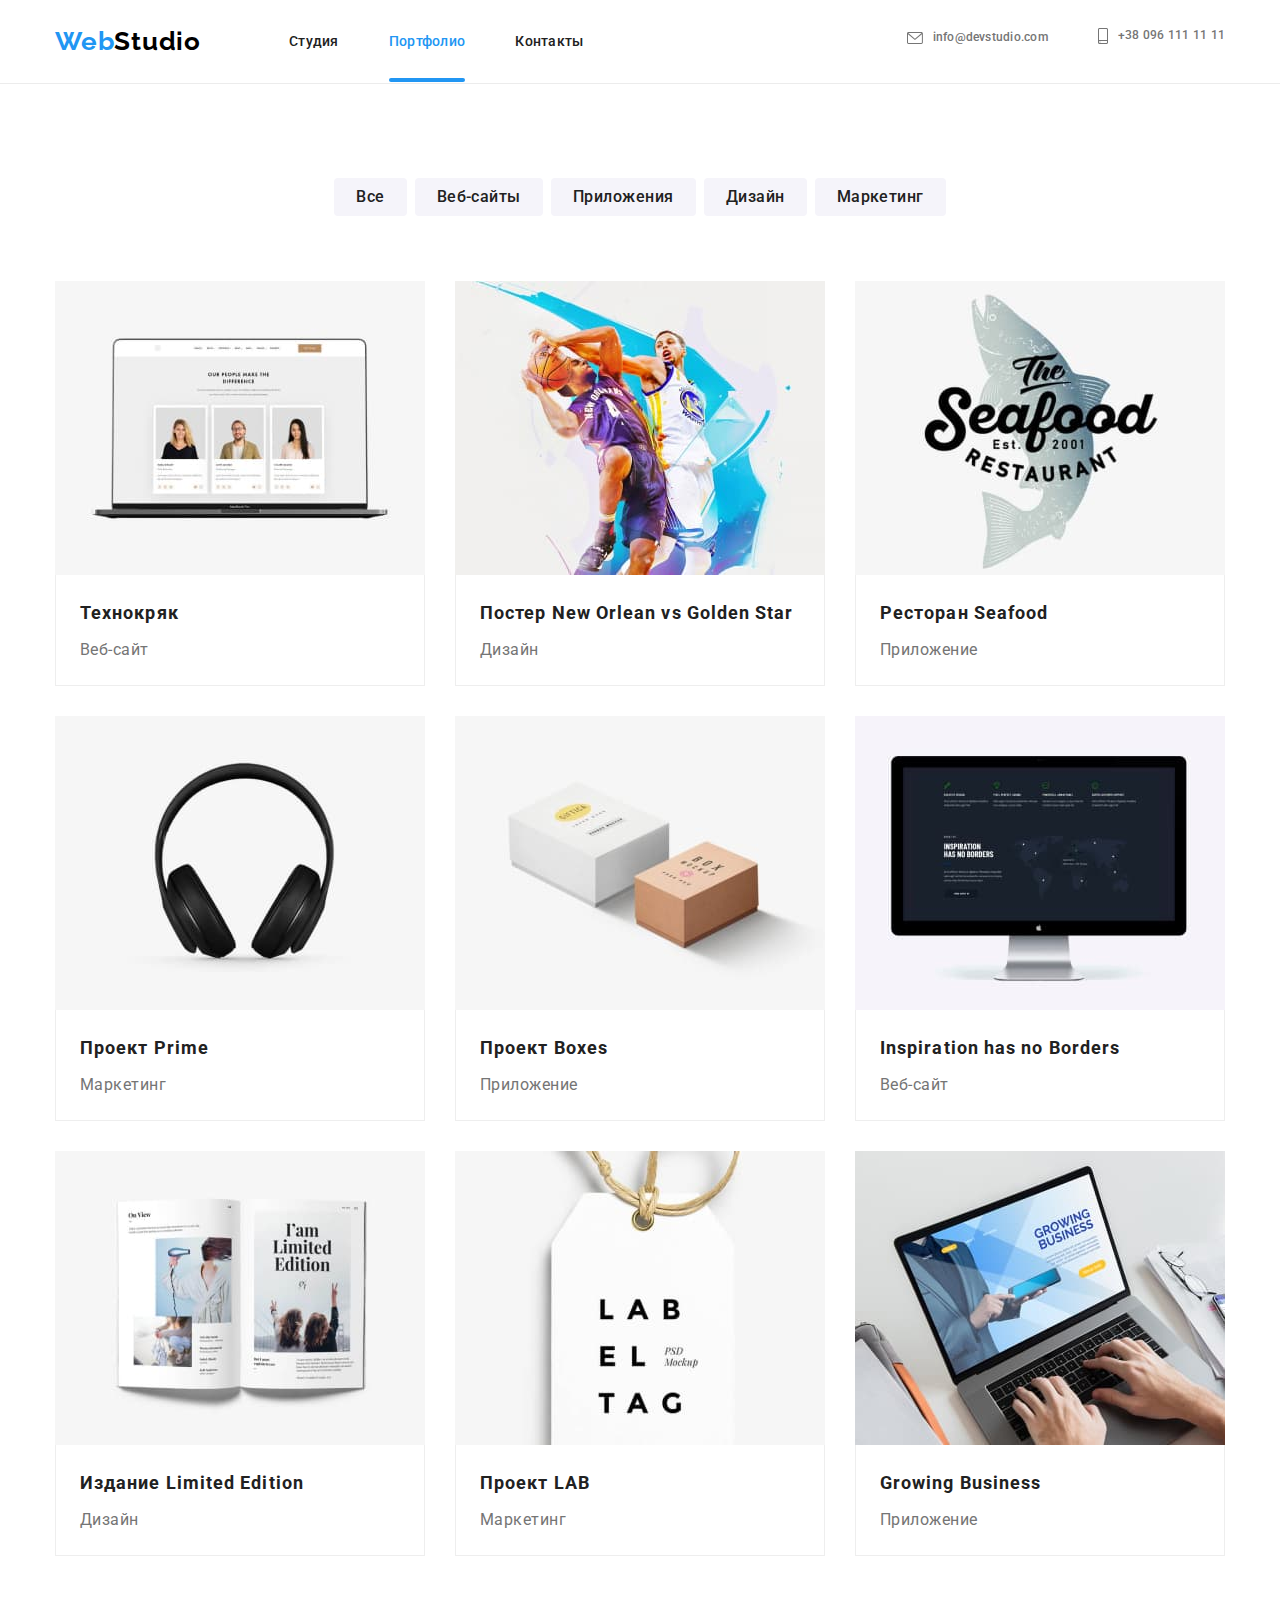
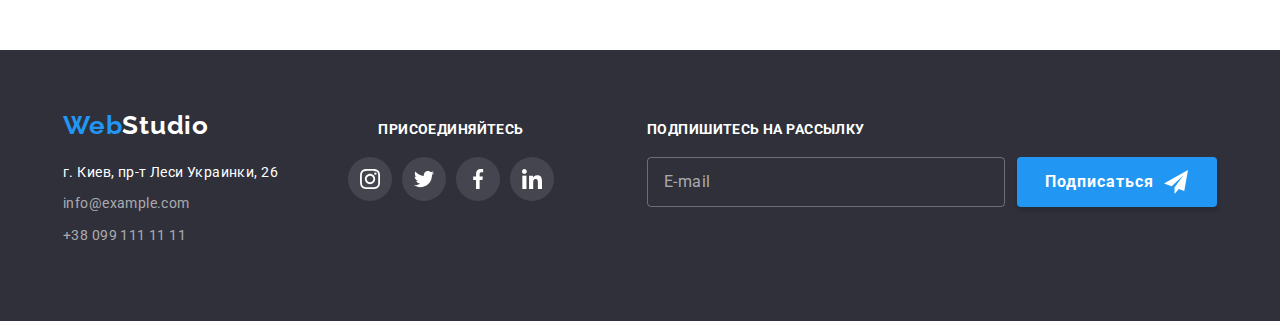
==== commit 3b781d4e: "виправив помилки" ====
--- a/portfolio.html
+++ b/portfolio.html
@@ -135,7 +135,7 @@
                 <div class="portfolio__img_overlay">
                   <picture>
                     <source
-                      media="(min-width 480px)"
+                      media="(min-width 280px)"
                       srcset="
                         ./images/portfolio/mobile/portf-1.jpg    1x,
                         ./images/portfolio/mobile/portf-1@2x.jpg 2x
@@ -156,7 +156,7 @@
                       "
                     />
                     <source
-                      media="(min-width 480px)"
+                      media="(min-width 280px)"
                       srcset="
                         ./images/portfolio/mobile/portf-1.webp    1x,
                         ./images/portfolio/mobile/portf-1@2x.webp 2x
@@ -204,7 +204,7 @@
                 <div class="portfolio__img_overlay">
                   <picture>
                     <source
-                      media="(min-width 480px)"
+                      media="(min-width 280px)"
                       srcset="
                         ./images/portfolio/mobile/portf-2.jpg    1x,
                         ./images/portfolio/mobile/portf-2@2x.jpg 2x
@@ -225,7 +225,7 @@
                       "
                     />
                     <source
-                      media="(min-width 480px)"
+                      media="(min-width 280px)"
                       srcset="
                         ./images/portfolio/mobile/portf-2.webp    1x,
                         ./images/portfolio/mobile/portf-2@2x.webp 2x
@@ -271,7 +271,7 @@
                 <div class="portfolio__img_overlay">
                   <picture>
                     <source
-                      media="(min-width 480px)"
+                      media="(min-width 280px)"
                       srcset="
                         ./images/portfolio/mobile/portf-3.jpg    1x,
                         ./images/portfolio/mobile/portf-3@2x.jpg 2x
@@ -292,7 +292,7 @@
                       "
                     />
                     <source
-                      media="(min-width 480px)"
+                      media="(min-width 280px)"
                       srcset="
                         ./images/portfolio/mobile/portf-3.webp    1x,
                         ./images/portfolio/mobile/portf-3@2x.webp 2x
@@ -338,7 +338,7 @@
                 <div class="portfolio__img_overlay">
                   <picture>
                     <source
-                      media="(min-width 480px)"
+                      media="(min-width 280px)"
                       srcset="
                         ./images/portfolio/mobile/portf-4.jpg    1x,
                         ./images/portfolio/mobile/portf-4@2x.jpg 2x
@@ -359,7 +359,7 @@
                       "
                     />
                     <source
-                      media="(min-width 480px)"
+                      media="(min-width 280px)"
                       srcset="
                         ./images/portfolio/mobile/portf-4.webp    1x,
                         ./images/portfolio/mobile/portf-4@2x.webp 2x
@@ -405,7 +405,7 @@
                 <div class="portfolio__img_overlay">
                   <picture>
                     <source
-                      media="(min-width 480px)"
+                      media="(min-width 280px)"
                       srcset="
                         ./images/portfolio/mobile/portf-5.jpg    1x,
                         ./images/portfolio/mobile/portf-5@2x.jpg 2x
@@ -426,7 +426,7 @@
                       "
                     />
                     <source
-                      media="(min-width 480px)"
+                      media="(min-width 280px)"
                       srcset="
                         ./images/portfolio/mobile/portf-5.webp    1x,
                         ./images/portfolio/mobile/portf-5@2x.webp 2x
@@ -472,7 +472,7 @@
                 <div class="portfolio__img_overlay">
                   <picture>
                     <source
-                      media="(min-width 480px)"
+                      media="(min-width 280px)"
                       srcset="
                         ./images/portfolio/mobile/portf-6.jpg    1x,
                         ./images/portfolio/mobile/portf-6@2x.jpg 2x
@@ -493,7 +493,7 @@
                       "
                     />
                     <source
-                      media="(min-width 480px)"
+                      media="(min-width 280px)"
                       srcset="
                         ./images/portfolio/mobile/portf-6.webp    1x,
                         ./images/portfolio/mobile/portf-6@2x.webp 2x
@@ -539,7 +539,7 @@
                 <div class="portfolio__img_overlay">
                   <picture>
                     <source
-                      media="(min-width 480px)"
+                      media="(min-width 280px)"
                       srcset="
                         ./images/portfolio/mobile/portf-7.jpg    1x,
                         ./images/portfolio/mobile/portf-7@2x.jpg 2x
@@ -560,7 +560,7 @@
                       "
                     />
                     <source
-                      media="(min-width 480px)"
+                      media="(min-width 280px)"
                       srcset="
                         ./images/portfolio/mobile/portf-7.webp    1x,
                         ./images/portfolio/mobile/portf-7@2x.webp 2x
@@ -606,7 +606,7 @@
                 <div class="portfolio__img_overlay">
                   <picture>
                     <source
-                      media="(min-width 480px)"
+                      media="(min-width 280px)"
                       srcset="
                         ./images/portfolio/mobile/portf-8.jpg    1x,
                         ./images/portfolio/mobile/portf-8@2x.jpg 2x
@@ -627,7 +627,7 @@
                       "
                     />
                     <source
-                      media="(min-width 480px)"
+                      media="(min-width 280px)"
                       srcset="
                         ./images/portfolio/mobile/portf-8.webp    1x,
                         ./images/portfolio/mobile/portf-8@2x.webp 2x
@@ -673,7 +673,7 @@
                 <div class="portfolio__img_overlay">
                   <picture>
                     <source
-                      media="(min-width 480px)"
+                      media="(min-width 280px)"
                       srcset="
                         ./images/portfolio/mobile/portf-9.jpg    1x,
                         ./images/portfolio/mobile/portf-9@2x.jpg 2x
@@ -694,7 +694,7 @@
                       "
                     />
                     <source
-                      media="(min-width 480px)"
+                      media="(min-width 280px)"
                       srcset="
                         ./images/portfolio/mobile/portf-9.webp    1x,
                         ./images/portfolio/mobile/portf-9@2x.webp 2x
@@ -743,64 +743,69 @@
     <!--FOOTER-->
     <footer class="footer">
       <div class="container footer_container">
-        <div class="nav nav_footer">
-          <a class="logo logo_color_white link" href="index.html">
-            <span class="logo__accent">Web</span>Studio</a
-          >
-          <address class="address">
-            <ul class="address__list list">
-              <li class="address__item">
-                <a
-                  class="address__link link"
-                  href="https://goo.gl/maps/ND7j1SrMeyqqvY4t7"
-                  target="_blank"
-                  rel="noopener noreferrer"
-                  >г. Киев, пр-т Леси Украинки, 26</a
-                >
+        <div class="footer-top__container">
+          <div class="nav nav_footer">
+            <a class="logo logo_color_white link" href="index.html">
+              <span class="logo__accent">Web</span>Studio</a
+            >
+            <address class="address">
+              <ul class="address__list list">
+                <li class="address__item">
+                  <a
+                    class="address__link link"
+                    href="https://goo.gl/maps/ND7j1SrMeyqqvY4t7"
+                    target="_blank"
+                    rel="noopener noreferrer"
+                    >г. Киев, пр-т Леси Украинки, 26</a
+                  >
+                </li>
+                <li class="address__item">
+                  <a class="address__contact link" href="mailto:info@example.com"
+                    >info@example.com</a
+                  >
+                </li>
+                <li class="address__item">
+                  <a class="address__contact link" href="tel:+380991111111">+38 099 111 11 11</a>
+                </li>
+              </ul>
+            </address>
+          </div>
+
+          <div class="join">
+            <p class="join__content">Присоединяйтесь</p>
+            <ul class="join__list list">
+              <li class="join__item">
+                <a href="" class="join__link link">
+                  <svg class="join__icon" width="20" height="20">
+                    <use href="./images/icons.svg#icon-instagram"></use>
+                  </svg>
+                </a>
               </li>
-              <li class="address__item">
-                <a class="address__contact link" href="mailto:info@example.com">info@example.com</a>
+              <li class="join__item">
+                <a href="" class="join__link link">
+                  <svg class="join__icon" width="20" height="20">
+                    <use href="./images/icons.svg#icon-twitter"></use>
+                  </svg>
+                </a>
               </li>
-              <li class="address__item">
-                <a class="address__contact link" href="tel:+380991111111">+38 099 111 11 11</a>
+              <li class="join__item">
+                <a href="" class="join__link link">
+                  <svg class="join__icon" width="20" height="20">
+                    <use href="./images/icons.svg#icon-facebook"></use>
+                  </svg>
+                </a>
+              </li>
+              <li class="join__item">
+                <a href="" class="join__link link">
+                  <svg class="join__icon" width="20" height="20">
+                    <use href="./images/icons.svg#icon-linkedin"></use>
+                  </svg>
+                </a>
               </li>
             </ul>
-          </address>
+          </div>
         </div>
 
-        <div class="join">
-          <p class="join__content">Присоединяйтесь</p>
-          <ul class="join__list list">
-            <li class="join__item">
-              <a href="" class="join__link link">
-                <svg class="join__icon" width="20" height="20">
-                  <use href="./images/icons.svg#icon-instagram"></use>
-                </svg>
-              </a>
-            </li>
-            <li class="join__item">
-              <a href="" class="join__link link">
-                <svg class="join__icon" width="20" height="20">
-                  <use href="./images/icons.svg#icon-twitter"></use>
-                </svg>
-              </a>
-            </li>
-            <li class="join__item">
-              <a href="" class="join__link link">
-                <svg class="join__icon" width="20" height="20">
-                  <use href="./images/icons.svg#icon-facebook"></use>
-                </svg>
-              </a>
-            </li>
-            <li class="join__item">
-              <a href="" class="join__link link">
-                <svg class="join__icon" width="20" height="20">
-                  <use href="./images/icons.svg#icon-linkedin"></use>
-                </svg>
-              </a>
-            </li>
-          </ul>
-        </div>
         <form action="#" class="footer-form">
           <p class="footer-form__text">Подпишитесь на рассылку</p>
           <div class="footer-form__container">
--- a/css/main.min.css
+++ b/css/main.min.css
@@ -1,5 +1,5 @@
 :root{--accent-color: #2196f3;--main-color: #212121;--second-color: #757575;--third-color: #ffffff;--background-color: #c4c4c4;--footer-color: #2f303a;--logo-color: #000000;--button-color: #188ce8;--icons-color: #afb1b8;--social-color: rgba(255, 255, 255, 0.1);--contacts-color: rgba(255, 255, 255, 0.6);--gradient-color: rgba(47, 48, 58, 0.4);--activity-color: rgba(47, 48, 58, 0.8);--backdrop-color: rgba(0, 0, 0, 0.2);--container-color: #f5f4fa;--overlay-color: rgba(33, 150, 243, 0.9);--card-shadow: 0px 1px 3px rgba(0, 0, 0, 0.12), 0px 1px 1px rgba(0, 0, 0, 0.14),
     0px 2px 1px rgba(0, 0, 0, 0.2);--btn-shadow: 0px 3px 1px rgba(0, 0, 0, 0.1), 0px 1px 2px rgba(0, 0, 0, 0.08),
     0px 2px 2px rgba(0, 0, 0, 0.12);--portfolio-shadow: 0px 1px 1px rgba(0, 0, 0, 0.12), 0px 4px 4px rgba(0, 0, 0, 0.06),
-    1px 4px 6px rgba(0, 0, 0, 0.16)}.visually-hidden{position:absolute;clip:rect(0 0 0 0);width:1px;height:1px;margin:-1px}.list{list-style:none}.link{text-decoration:none}body{font-family:'Roboto', sans-serif;color:var(--main-color)}h1,h2,h3,p,ul{margin-top:0px;margin-bottom:0px}ul{padding-left:0px}img{display:block;max-width:100%;height:auto}.section{padding-top:60px;padding-bottom:60px}@media screen and (min-width: 768px){.section{padding-top:60px;padding-bottom:60px}}@media screen and (min-width: 1200px){.section{padding-top:94px;padding-bottom:94px}}.container{padding-left:15px;padding-right:15px}@media screen and (min-width: 480px){.container{width:480px;margin:auto}}@media screen and (min-width: 768px){.container{width:768px}}@media screen and (min-width: 1200px){.container{width:1200px}}.backdrop{position:fixed;top:0;left:0;width:100vw;height:100vh;background-color:var(--backdrop-color);transition:opacity 250ms linear, visibility 250ms linear}.is-hidden{opacity:0;visibility:hidden;pointer-events:none}.modal{position:absolute;left:50%;top:50%;width:450px;height:609px;background-color:var(--third-color);transform:translate(-50%, -50%);padding:40px}.modal__close-btn{position:absolute;top:8px;right:8px;display:flex;justify-content:center;align-items:center;width:30px;height:30px;border-radius:50%;border:1px solid rgba(0,0,0,0.1);background-color:var(--third-color);cursor:pointer;padding:0;transition:fill 250ms cubic-bezier(0.4, 0, 0.2, 1)}.modal__close-btn:hover,.modal__close-btn:focus{fill:var(--accent-color)}@media screen and (min-width: 1200px){.modal{width:528px;height:581px}}.modal-form{display:flex;flex-direction:column}.modal-form__head{font-weight:700;font-size:20px;line-height:1.5;text-align:center;letter-spacing:0.03em;margin-bottom:12px}.modal-form__field{font-size:12px;line-height:14px;letter-spacing:0.01em;color:var(--second-color);margin-bottom:10px}.modal-form__field-message{font-size:12px;line-height:14px;letter-spacing:0.01em;color:var(--second-color)}.modal-form__container{position:relative;display:block;margin-top:4px}.modal-form__input{width:100%;height:40px;border:1px solid rgba(33,33,33,0.2);border-radius:4px;padding-left:42px;transition:border-color 250ms cubic-bezier(0.4, 0, 0.2, 1)}.modal-form__input:focus{outline:none;border-color:var(--accent-color)}.modal-form__icon{position:absolute;top:50%;left:12px;transform:translateY(-50%);transition:fill 250ms cubic-bezier(0.4, 0, 0.2, 1)}.modal-form__input:focus ~ .modal-form__icon{fill:var(--accent-color)}.modal-form__message{width:100%;height:120px;margin-top:4px;border:1px solid rgba(33,33,33,0.2);border-radius:4px;transition:border-color 250ms cubic-bezier(0.4, 0, 0.2, 1);padding:12px 16px;resize:none}.modal-form__message::placeholder{font-size:14px;line-height:1.14;letter-spacing:0.01em;color:rgba(117,117,117,0.5)}.modal-form__message:focus{outline:none;border-color:var(--accent-color)}.modal-form__checkbox:checked ~ .modal-form__checkbox-label::before{display:inline-block;content:'';width:16px;height:15px;background-image:url(../images/check.svg)}.modal-form__checkbox:focus ~ .modal-form__checkbox-label::before{outline:2px solid var(--accent-color)}.modal-form__checkbox-label{display:flex;align-items:center;justify-content:center;font-size:12px;line-height:1.17;letter-spacing:0.03em;color:var(--second-color);margin-top:20px;margin-bottom:30px}.modal-form__checkbox-label::before{display:inline-block;content:'';width:16px;height:15px;background-image:url(../images/vector.svg);margin-right:8px}.modal-form__label-link{color:var(--accent-color)}.modal-form__btn{align-self:center;min-width:200px;border:0px;padding:10px 55px;background-color:var(--accent-color);box-shadow:0px 4px 4px rgba(0,0,0,0.15);border-radius:4px;font-family:Roboto;font-weight:bold;font-size:16px;line-height:30px;text-align:center;letter-spacing:0.06em;color:var(--third-color);transition:background-color 250ms cubic-bezier(0.4, 0, 0.2, 1);cursor:pointer}.modal-form__btn:hover,.modal-form__btn:focus{background-color:var(--button-color)}@media screen and (min-width: 1200px){.modal-form__head{line-height:1.15}.modal-form__checkbox-label{font-size:14px;line-height:1.71}}.header{padding-top:16px;padding-bottom:16px;border-bottom:1px solid #ececec}.logo__accent{font-family:'Raleway', sans-serif;font-weight:700;font-size:24px;line-height:1.17;letter-spacing:0.03em;color:var(--accent-color)}.logo_color_black{font-family:'Raleway', sans-serif;font-weight:700;font-size:24px;line-height:1.17;letter-spacing:0.03em;color:var(--logo-color);margin-right:93px}.menu{display:none}.contacts{display:none}.menu-open{background-color:transparent;border:none;padding:0;line-height:0}.header-container{display:flex;align-items:center;justify-content:space-between}.mobile-menu{position:fixed;z-index:100;left:0;top:0;width:100vw;height:100vh;background-color:var(--third-color);opacity:0;visibility:hidden;pointer-events:none;transition:opacity 250ms cubic-bezier(0.4, 0, 0.2, 1)}.mobile-menu.is-open{opacity:1;visibility:visible;pointer-events:auto}.mobile-menu__container{position:relative;padding-top:48px;padding-left:40px}.mobile-menu__btn{position:absolute;top:10px;right:15px;display:flex;justify-content:center;align-items:center;border:none;background-color:var(--third-color);cursor:pointer;padding:0;transition:fill 250ms cubic-bezier(0.4, 0, 0.2, 1)}.mobile-menu__btn:hover,.mobile-menu__btn:focus{fill:var(--accent-color)}@media screen and (max-width: 767px){.nav-list__link{font-weight:500;font-size:40px;line-height:1.17;text-align:center;letter-spacing:0.02em;color:inherit;transition:color 250ms cubic-bezier(0.4, 0, 0.2, 1)}.nav-list__link:hover,.nav-list__link:focus{color:var(--accent-color)}.nav-list__item:not(:last-child){margin-bottom:32px}.nav-list__link_current{color:var(--accent-color)}.mobile-contacts{margin-top:302px}.mobile-contacts__item:not(:last-child){margin-bottom:32px}.mobile-menu__tel{font-weight:500;font-size:34px;line-height:1.25;letter-spacing:0.02em;color:var(--accent-color)}.mobile-menu__mail{font-weight:500;font-size:24px;line-height:1.17;letter-spacing:0.02em;color:var(--second-color)}.mobile-menu__mail:hover,.mobile-menu__mail:focus{color:var(--accent-color)}.mobile-social{display:flex;flex-wrap:wrap;margin-top:64px}.mobile-social__item:not(:last-child){margin-right:10px;border-right:1px solid rgba(33,33,33,0.2);padding-right:10px}.mobile-social__link{font-weight:500;font-size:18px;line-height:1.22;letter-spacing:0.02em;color:var(--accent-color)}}@media screen and (min-width: 768px){.header{padding-top:26px;padding-bottom:26px}.header-container{display:flex;justify-content:space-between;align-items:center}.logo_color_black{margin-right:88px}.menu-open{display:none}.menu{display:flex;align-items:center}.menu__link{position:relative;font-weight:500;font-size:14px;line-height:1.14;letter-spacing:0.02em;color:var(--main-color);transition:color 250ms cubic-bezier(0.4, 0, 0.2, 1)}.menu__link:hover,.menu__link:focus{color:var(--accent-color)}.menu__link_current{color:var(--accent-color)}.menu__link_current::after{display:block;content:'';position:absolute;bottom:-33px;width:100%;height:4px;border-radius:2px;background-color:var(--accent-color)}.menu__item:not(:last-child){margin-right:50px}.contacts{display:flex;align-items:baseline;flex-direction:column;margin-left:84px}.nav_header{display:flex;align-items:center}.contacts__link{font-weight:500;font-size:12px;line-height:1.16;letter-spacing:0.02em;color:var(--second-color);display:flex;flex-direction:row;justify-content:center;align-items:center;transition:color 250ms cubic-bezier(0.4, 0, 0.2, 1)}.contacts__link:hover,.contacts__link:focus{color:var(--accent-color)}.contacts__icon{margin-right:10px;display:block;fill:var(--second-color)}.contacts__link:hover .contacts__icon,.contacts__link:focus .contacts__icon{fill:var(--accent-color)}.contacts__item:not(:last-child){margin-bottom:10px}}@media screen and (min-width: 1200px){.logo__accent{font-size:26px;line-height:1.19}.logo_color_black{font-size:26px;line-height:1.19}.contacts{flex-direction:row}.contacts__item:not(:last-child){margin-right:50px}}.hero__title{max-width:420px;font-weight:900;font-size:26px;line-height:1.61;text-align:center;letter-spacing:0.06em;text-transform:uppercase;margin:auto;color:var(--third-color)}.modal-btn{min-width:200px;border-radius:4px;padding:10px 32px;border:0px;font-family:'Roboto', sans-serif;font-weight:700;font-size:16px;line-height:1.87;letter-spacing:0.06em;color:var(--third-color);cursor:pointer;background-color:var(--accent-color);transition:background-color 250ms cubic-bezier(0.4, 0, 0.2, 1);margin-top:30px}.modal-btn:hover,.modal-btn:focus{background-color:var(--button-color)}.hero-container{max-width:480px}.hero{background-color:var(--background-color);text-align:center;padding:118px 60px;max-width:1600px;margin:auto;background-image:linear-gradient(var(--gradient-color), var(--gradient-color)),url(../images/hero/mobile/bg.jpg);background-repeat:no-repeat;background-position:center;background-size:cover}@media screen and (min-device-pixel-ratio: 2) and (min-width: 320px), screen and (min-resolution: 192dpi) and (min-width: 320px), screen and (min-resolution: 2dppx) and (min-width: 320px){.hero{background-image:linear-gradient(var(--gradient-color), var(--gradient-color)),url(../images/hero/mobile/bg@2x.jpg)}}@media screen and (min-width: 768px){.hero{background-image:linear-gradient(var(--gradient-color), var(--gradient-color)),url(../images/hero/tablet/bg.jpg)}}@media screen and (min-device-pixel-ratio: 2) and (min-width: 768px), screen and (min-resolution: 192dpi) and (min-width: 768px), screen and (min-resolution: 2dppx) and (min-width: 768px){.hero{background-image:linear-gradient(var(--gradient-color), var(--gradient-color)),url(../images/hero/tablet/bg@2x.jpg)}}@media screen and (min-width: 1200px){.hero{background-image:linear-gradient(var(--gradient-color), var(--gradient-color)),url(../images/hero/desktop/bg.jpg)}}@media screen and (min-device-pixel-ratio: 2) and (min-width: 1200px), screen and (min-resolution: 192dpi) and (min-width: 1200px), screen and (min-resolution: 2dppx) and (min-width: 1200px){.hero{background-image:linear-gradient(var(--gradient-color), var(--gradient-color)),url(../images/hero/desktop/bg@2x.jpg)}}.features__container{display:flex;justify-content:center;align-items:center;max-width:450px;height:120px;background-color:var(--container-color);border-radius:4px;margin-bottom:30px}.features__subtitle{margin-bottom:10px;font-weight:700;font-size:14px;line-height:1.14;letter-spacing:0.03em;text-transform:uppercase}.features__content{font-size:14px;line-height:1.71;letter-spacing:0.03em;color:var(--second-color)}@media screen and (max-width: 767px){.features__subtitle{text-align:center}.features__item{max-width:450px}.features__item:not(:last-child){margin-bottom:30px}}@media screen and (min-width: 768px){.features__list{display:flex;flex-wrap:wrap;margin-top:-30px;margin-left:-30px}.features__item{width:354px;margin-top:30px;margin-left:30px}}@media screen and (min-width: 1200px){.features__list{display:flex;flex-wrap:nowrap}.features__item{margin-top:0;margin-left:0;width:270px}.features__item:not(:last-child){margin-right:30px}}.activity{padding-bottom:94px}.activity__item{position:relative;width:370px}.activity__title{font-weight:700;font-size:36px;line-height:1.16;letter-spacing:0.03em;text-align:center;margin-bottom:50px}.activity__list{display:flex;justify-content:space-between}.activity__content{font-weight:bold;font-size:14px;line-height:16px;text-align:center;letter-spacing:0.03em;text-transform:uppercase;color:var(--third-color)}.activity__container{position:absolute;transform:translateY(-100%);display:flex;align-items:center;justify-content:center;width:100%;height:70px;background-color:var(--activity-color)}@media screen and (max-width: 1199px){.activity{display:none}}.team{background-color:#f5f4fa}.team__title{font-weight:700;font-size:28px;line-height:1.18;letter-spacing:0.03em;text-align:center;margin-bottom:30px}.team__list{display:flex;flex-wrap:wrap}.team__card{box-shadow:var(--card-shadow);border-radius:0px 0px 4px 4px;padding-top:30px;padding-bottom:30px}.team__subtitle{font-weight:500;font-size:16px;line-height:1.18;letter-spacing:0.03em;text-align:center;margin-bottom:10px}.team__content{font-size:16px;line-height:1.18;letter-spacing:0.03em;color:var(--second-color);text-align:center;margin-bottom:16px}.social-list{display:flex;justify-content:center}.social-list__link{display:flex;justify-content:center;align-items:center;width:44px;height:44px;border-radius:50%;fill:var(--icons-color);transition:fill 250ms cubic-bezier(0.4, 0, 0.2, 1),background-color 250ms cubic-bezier(0.4, 0, 0.2, 1)}.social-list__link:hover,.social-list__link:focus{background-color:var(--accent-color);fill:var(--third-color)}.social-list__item:not(:last-child){margin-right:10px}@media screen and (max-width: 767px){.team__item{width:450px}.team__item:not(:last-child){margin-bottom:30px}}@media screen and (min-width: 768px){.team__item{width:354px;margin-top:30px;margin-left:30px;margin-bottom:0}.team__list{margin-top:-30px;margin-left:-30px}}@media screen and (min-width: 1200px){.team__title{font-size:36px;line-height:1.16}.team__item{width:270px}}.customers__title{font-weight:700;font-size:28px;line-height:1.18;text-align:center;letter-spacing:0.03em;margin-bottom:30px}.customers__list{display:flex;flex-wrap:wrap;justify-content:center;margin-top:-30px;margin-left:-30px}.customers__item{width:210px;height:92px;margin-top:30px;margin-left:30px}.customers__link{display:flex;justify-content:center;align-items:center;width:100%;height:100%;border:var(--icons-color) 1px solid;border-radius:4px;transition:border-color 250ms cubic-bezier(0.4, 0, 0.2, 1)}.customers__link:hover,.customers__link:focus{fill:var(--accent-color);border-color:var(--accent-color)}.customers__icon{fill:var(--icons-color);transition:fill 250ms cubic-bezier(0.4, 0, 0.2, 1)}.customers__link:hover .customers__icon,.customers__link:focus .customers__icon{fill:var(--accent-color)}@media screen and (min-width: 768px){.customers__item{width:226px}}@media screen and (min-width: 1200px){.customers__title{font-size:36px;line-height:1.17;margin-bottom:50px}.customers__list{justify-content:space-between}.customers__item{width:170px}}.footer{background-color:var(--footer-color);padding-top:60px;padding-bottom:60px}.logo_color_white{display:block;font-family:'Raleway', sans-serif;font-weight:700;font-size:24px;line-height:1.17;letter-spacing:0.03em;color:var(--third-color);margin-bottom:20px;text-align:center}.address__item:not(:last-child){margin-bottom:8px}.address__link{display:block;text-align:center;font-style:normal;font-weight:400;font-size:14px;line-height:1.71;letter-spacing:0.03em;color:var(--third-color);transition:color 250ms cubic-bezier(0.4, 0, 0.2, 1)}.address__link:hover,.address__link:focus{color:var(--accent-color)}.address__contact{display:block;text-align:center;font-style:normal;font-weight:400;font-size:14px;line-height:1.71;letter-spacing:0.03em;color:var(--contacts-color);transition:color 250ms cubic-bezier(0.4, 0, 0.2, 1)}.address__contact:hover,.address__contact:focus{color:var(--accent-color)}.join__content{font-weight:bold;font-size:14px;line-height:16px;letter-spacing:0.03em;text-transform:uppercase;color:var(--third-color);margin-top:60px;margin-bottom:20px;text-align:center}.join__list{display:flex;justify-content:center;margin-bottom:60px}.join__icon{fill:var(--third-color)}.join__link{display:flex;justify-content:center;align-items:center;border-radius:50%;width:44px;height:44px;background-color:var(--social-color);transition:background-color 250ms cubic-bezier(0.4, 0, 0.2, 1)}.join__link:hover,.join__link:focus{background-color:var(--accent-color)}.join__item:not(:last-child){margin-right:10px}.footer-form__text{font-weight:bold;font-size:14px;line-height:16px;letter-spacing:0.03em;text-transform:uppercase;color:var(--third-color);margin-bottom:20px;text-align:center}.footer-form__container{display:flex;align-items:center;flex-direction:column;padding-left:15px;padding-right:15px}.footer-form__input{width:100%;height:50px;border:1px solid rgba(255,255,255,0.3);border-radius:4px;background-color:inherit;padding-left:16px;color:var(--third-color);outline:none;margin-bottom:20px}.footer-form__input::placeholder{font-size:16px;line-height:20px;align-items:center;letter-spacing:0.03em;color:var(--contacts-color)}.footer-form__btn{display:flex;align-items:center;min-width:200px;background:var(--accent-color);box-shadow:0px 4px 4px rgba(0,0,0,0.15);border-radius:4px;border:0px;color:var(--third-color);font-weight:bold;font-size:16px;line-height:30px;text-align:center;letter-spacing:0.06em;cursor:pointer;padding:10px 28px}.footer-form__btn::after{content:'';margin-left:10px;width:24px;height:24px;background-image:url(../images/send.svg)}@media screen and (min-width: 768px){.footer-top__container{display:flex;justify-content:space-around;align-items:baseline}.join__content{margin-top:0}.footer-form__text{margin-top:60px}.footer-form__input{width:450px}}@media screen and (min-width: 1200px){.logo_color_white{display:inline-block;font-size:26px;line-height:1.19}.address__link{display:inline-block}.address__contact{display:inline-block}.footer_container{display:flex;align-items:baseline;justify-content:center}.footer-form__container{display:flex;flex-direction:row;align-items:baseline;padding:0;justify-content:space-around}.footer-form__input{width:358px;margin-right:12px;margin-bottom:0}.nav_footer{margin-right:70px}.footer-form{margin-left:93px}.footer-form__text{display:inline-block;margin-top:0}}.filter{display:flex;flex-wrap:wrap;margin-bottom:40px}.filter__item{margin-bottom:15px}.filter__item:not(:last-child){margin-right:8px}.filter__btn{padding:6px 22px;font-weight:500;font-size:16px;line-height:1.62;letter-spacing:0.03em;cursor:pointer;border-radius:4px;background-color:#f5f4fa;color:var(--main-color);border:none;transition:color 250ms cubic-bezier(0.4, 0, 0.2, 1),background-color 250ms cubic-bezier(0.4, 0, 0.2, 1),box-shadow 250ms cubic-bezier(0.4, 0, 0.2, 1)}.filter__btn:hover,.filter__btn:focus{color:var(--third-color);background-color:var(--accent-color);box-shadow:var(--btn-shadow)}.portfolio__list{display:flex;flex-direction:column;align-items:center}.portfolio__item{max-width:450px;align-items:center}.portfolio__item:not(:last-child){margin-bottom:30px}.portfolio__img_overlay{position:relative;overflow:hidden}.portfolio__overlay{font-size:18px;line-height:1.6;letter-spacing:0.03em;color:var(--third-color);background-color:var(--overlay-color);padding:63px 24px;position:absolute;overflow:auto;top:0;left:0;width:100%;height:100%;transform:translateY(100%);transition:transform 250ms cubic-bezier(0.4, 0, 0.2, 1)}.portfolio__link:hover .portfolio__overlay,.portfolio__link:focus .portfolio__overlay{transform:translateY(0)}.portfolio__link{display:block;text-decoration:none;color:inherit;transition:box-shadow 250ms cubic-bezier(0.4, 0, 0.2, 1)}.portfolio__link:hover,.portfolio__link:focus{box-shadow:var(--portfolio-shadow)}.portfolio__card{padding:20px 24px;border:1px solid #eeeeee;border-top:none}.portfolio__subtitle{font-weight:700;font-size:18px;line-height:2;letter-spacing:0.06em;margin-bottom:4px}.portfolio__text{font-size:16px;line-height:1.87;letter-spacing:0.03em;color:var(--second-color)}@media screen and (min-width: 768px){.filter{justify-content:center;margin-bottom:30px}.portfolio__item{width:354px;margin-top:30px;margin-left:30px}.portfolio__list{flex-wrap:wrap;flex-direction:row;margin-top:-30px;margin-left:-30px}}@media screen and (min-width: 1200px){.portfolio__item{width:370px}.filter{display:flex;margin-bottom:50px;justify-content:center}}
+    1px 4px 6px rgba(0, 0, 0, 0.16)}.visually-hidden{position:absolute;clip:rect(0 0 0 0);width:1px;height:1px;margin:-1px}.list{list-style:none}.link{text-decoration:none}body{font-family:'Roboto', sans-serif;color:var(--main-color)}h1,h2,h3,p,ul{margin-top:0px;margin-bottom:0px}ul{padding-left:0px}img{display:block;max-width:100%;height:auto}.section{padding-top:60px;padding-bottom:60px}@media screen and (min-width: 768px){.section{padding-top:60px;padding-bottom:60px}}@media screen and (min-width: 1200px){.section{padding-top:94px;padding-bottom:94px}}.container{padding-left:15px;padding-right:15px}@media screen and (min-width: 480px){.container{width:480px;margin:auto}}@media screen and (min-width: 768px){.container{width:768px}}@media screen and (min-width: 1200px){.container{width:1200px}}.backdrop{position:fixed;top:0;left:0;width:100vw;height:100vh;background-color:var(--backdrop-color);transition:opacity 250ms linear, visibility 250ms linear}.is-hidden{opacity:0;visibility:hidden;pointer-events:none}.modal{position:absolute;left:50%;top:50%;width:450px;height:609px;background-color:var(--third-color);transform:translate(-50%, -50%);padding:40px}.modal__close-btn{position:absolute;top:8px;right:8px;display:flex;justify-content:center;align-items:center;width:30px;height:30px;border-radius:50%;border:1px solid rgba(0,0,0,0.1);background-color:var(--third-color);cursor:pointer;padding:0;transition:fill 250ms cubic-bezier(0.4, 0, 0.2, 1)}.modal__close-btn:hover,.modal__close-btn:focus{fill:var(--accent-color)}@media screen and (min-width: 1200px){.modal{width:528px;height:581px}}.modal-form{display:flex;flex-direction:column}.modal-form__head{font-weight:700;font-size:20px;line-height:1.5;text-align:center;letter-spacing:0.03em;margin-bottom:12px}.modal-form__field{font-size:12px;line-height:14px;letter-spacing:0.01em;color:var(--second-color);margin-bottom:10px}.modal-form__field-message{font-size:12px;line-height:14px;letter-spacing:0.01em;color:var(--second-color)}.modal-form__container{position:relative;display:block;margin-top:4px}.modal-form__input{width:100%;height:40px;border:1px solid rgba(33,33,33,0.2);border-radius:4px;padding-left:42px;transition:border-color 250ms cubic-bezier(0.4, 0, 0.2, 1)}.modal-form__input:focus{outline:none;border-color:var(--accent-color)}.modal-form__icon{position:absolute;top:50%;left:12px;transform:translateY(-50%);transition:fill 250ms cubic-bezier(0.4, 0, 0.2, 1)}.modal-form__input:focus ~ .modal-form__icon{fill:var(--accent-color)}.modal-form__message{width:100%;height:120px;margin-top:4px;border:1px solid rgba(33,33,33,0.2);border-radius:4px;transition:border-color 250ms cubic-bezier(0.4, 0, 0.2, 1);padding:12px 16px;resize:none}.modal-form__message::placeholder{font-size:14px;line-height:1.14;letter-spacing:0.01em;color:rgba(117,117,117,0.5)}.modal-form__message:focus{outline:none;border-color:var(--accent-color)}.modal-form__checkbox:checked ~ .modal-form__checkbox-label::before{display:inline-block;content:'';width:16px;height:15px;background-image:url(../images/check.svg)}.modal-form__checkbox:focus ~ .modal-form__checkbox-label::before{outline:2px solid var(--accent-color)}.modal-form__checkbox-label{display:flex;align-items:center;justify-content:center;font-size:12px;line-height:1.17;letter-spacing:0.03em;color:var(--second-color);margin-top:20px;margin-bottom:30px}.modal-form__checkbox-label::before{display:inline-block;content:'';width:16px;height:15px;background-image:url(../images/vector.svg);margin-right:8px}.modal-form__label-link{color:var(--accent-color)}.modal-form__btn{align-self:center;min-width:200px;border:0px;padding:10px 55px;background-color:var(--accent-color);box-shadow:0px 4px 4px rgba(0,0,0,0.15);border-radius:4px;font-family:Roboto;font-weight:bold;font-size:16px;line-height:30px;text-align:center;letter-spacing:0.06em;color:var(--third-color);transition:background-color 250ms cubic-bezier(0.4, 0, 0.2, 1);cursor:pointer}.modal-form__btn:hover,.modal-form__btn:focus{background-color:var(--button-color)}@media screen and (min-width: 1200px){.modal-form__head{line-height:1.15}.modal-form__checkbox-label{font-size:14px;line-height:1.71}}.header{padding-top:16px;padding-bottom:16px;border-bottom:1px solid #ececec}.logo__accent{font-family:'Raleway', sans-serif;font-weight:700;font-size:24px;line-height:1.17;letter-spacing:0.03em;color:var(--accent-color)}.logo_color_black{font-family:'Raleway', sans-serif;font-weight:700;font-size:24px;line-height:1.17;letter-spacing:0.03em;color:var(--logo-color);margin-right:93px}.menu{display:none}.contacts{display:none}.menu-open{background-color:transparent;border:none;padding:0;line-height:0}.header-container{display:flex;align-items:center;justify-content:space-between}.mobile-menu{position:fixed;z-index:100;left:0;top:0;width:100vw;height:100vh;background-color:var(--third-color);opacity:0;visibility:hidden;pointer-events:none;transition:opacity 250ms cubic-bezier(0.4, 0, 0.2, 1)}.mobile-menu.is-open{opacity:1;visibility:visible;pointer-events:auto}.mobile-menu__container{position:relative;padding:48px 40px;display:flex;flex-direction:column;width:100%;height:100%}.mobile-menu__btn{position:absolute;top:10px;right:15px;display:flex;justify-content:center;align-items:center;border:none;background-color:var(--third-color);cursor:pointer;padding:0;transition:fill 250ms cubic-bezier(0.4, 0, 0.2, 1)}.mobile-menu__btn:hover,.mobile-menu__btn:focus{fill:var(--accent-color)}@media screen and (max-width: 767px){.nav-list__link{font-weight:500;font-size:40px;line-height:1.17;text-align:center;letter-spacing:0.02em;color:inherit;transition:color 250ms cubic-bezier(0.4, 0, 0.2, 1)}.nav-list__link:hover,.nav-list__link:focus{color:var(--accent-color)}.nav-list__item:not(:last-child){margin-bottom:32px}.nav-list__link_current{color:var(--accent-color)}.mobile-contacts{margin-top:auto}.mobile-contacts__item:not(:last-child){margin-bottom:32px}.mobile-menu__tel{font-weight:500;font-size:34px;line-height:1.25;letter-spacing:0.02em;color:var(--accent-color)}.mobile-menu__mail{font-weight:500;font-size:24px;line-height:1.17;letter-spacing:0.02em;color:var(--second-color)}.mobile-menu__mail:hover,.mobile-menu__mail:focus{color:var(--accent-color)}.mobile-social{display:flex;flex-wrap:wrap;margin-top:64px}.mobile-social__item:not(:last-child){margin-right:10px;border-right:1px solid rgba(33,33,33,0.2);padding-right:10px}.mobile-social__link{font-weight:500;font-size:18px;line-height:1.22;letter-spacing:0.02em;color:var(--accent-color)}}@media screen and (min-width: 768px){.header{padding-top:26px;padding-bottom:26px}.header-container{display:flex;justify-content:space-between;align-items:center}.logo_color_black{margin-right:88px}.menu-open{display:none}.menu{display:flex;align-items:center}.menu__link{position:relative;font-weight:500;font-size:14px;line-height:1.14;letter-spacing:0.02em;color:var(--main-color);transition:color 250ms cubic-bezier(0.4, 0, 0.2, 1)}.menu__link:hover,.menu__link:focus{color:var(--accent-color)}.menu__link_current{color:var(--accent-color)}.menu__link_current::after{display:block;content:'';position:absolute;bottom:-33px;width:100%;height:4px;border-radius:2px;background-color:var(--accent-color)}.menu__item:not(:last-child){margin-right:50px}.contacts{display:flex;align-items:baseline;flex-direction:column;margin-left:84px}.nav_header{display:flex;align-items:center}.contacts__link{font-weight:500;font-size:12px;line-height:1.16;letter-spacing:0.02em;color:var(--second-color);display:flex;flex-direction:row;justify-content:center;align-items:center;transition:color 250ms cubic-bezier(0.4, 0, 0.2, 1)}.contacts__link:hover,.contacts__link:focus{color:var(--accent-color)}.contacts__icon{margin-right:10px;display:block;fill:var(--second-color)}.contacts__link:hover .contacts__icon,.contacts__link:focus .contacts__icon{fill:var(--accent-color)}.contacts__item:not(:last-child){margin-bottom:10px}}@media screen and (min-width: 1200px){.logo__accent{font-size:26px;line-height:1.19}.logo_color_black{font-size:26px;line-height:1.19}.contacts{flex-direction:row}.contacts__item:not(:last-child){margin-right:50px}}.hero__title{max-width:420px;font-weight:900;font-size:26px;line-height:1.61;text-align:center;letter-spacing:0.06em;text-transform:uppercase;margin:auto;color:var(--third-color)}.modal-btn{min-width:200px;border-radius:4px;padding:10px 32px;border:0px;font-family:'Roboto', sans-serif;font-weight:700;font-size:16px;line-height:1.87;letter-spacing:0.06em;color:var(--third-color);cursor:pointer;background-color:var(--accent-color);transition:background-color 250ms cubic-bezier(0.4, 0, 0.2, 1);margin-top:30px}.modal-btn:hover,.modal-btn:focus{background-color:var(--button-color)}.hero{background-color:var(--background-color);text-align:center;padding:118px 0px;max-width:1600px;margin:0 auto;background-image:linear-gradient(var(--gradient-color), var(--gradient-color)),url(../images/hero/mobile/bg.jpg);background-repeat:no-repeat;background-position:center;background-size:cover}@media screen and (min-device-pixel-ratio: 2) and (min-width: 280px), screen and (min-resolution: 192dpi) and (min-width: 280px), screen and (min-resolution: 2dppx) and (min-width: 280px){.hero{background-image:linear-gradient(var(--gradient-color), var(--gradient-color)),url(../images/hero/mobile/bg@2x.jpg)}}@media screen and (min-width: 480px){.hero{background-image:linear-gradient(var(--gradient-color), var(--gradient-color)),url(../images/hero/tablet/bg.jpg)}}@media screen and (min-device-pixel-ratio: 2) and (min-width: 480px), screen and (min-resolution: 192dpi) and (min-width: 480px), screen and (min-resolution: 2dppx) and (min-width: 480px){.hero{background-image:linear-gradient(var(--gradient-color), var(--gradient-color)),url(../images/hero/tablet/bg@2x.jpg)}}@media screen and (min-width: 768px){.hero{background-image:linear-gradient(var(--gradient-color), var(--gradient-color)),url(../images/hero/desktop/bg.jpg)}}@media screen and (min-device-pixel-ratio: 2) and (min-width: 768px), screen and (min-resolution: 192dpi) and (min-width: 768px), screen and (min-resolution: 2dppx) and (min-width: 768px){.hero{background-image:linear-gradient(var(--gradient-color), var(--gradient-color)),url(../images/hero/desktop/bg@2x.jpg)}}@media screen and (min-width: 1200px){.hero{padding-top:200px;padding-bottom:200px}}.features__container{display:flex;justify-content:center;align-items:center;max-width:450px;height:120px;background-color:var(--container-color);border-radius:4px;margin-bottom:30px}.features__subtitle{margin-bottom:10px;font-weight:700;font-size:14px;line-height:1.14;letter-spacing:0.03em;text-transform:uppercase}.features__content{font-size:14px;line-height:1.71;letter-spacing:0.03em;color:var(--second-color)}@media screen and (max-width: 767px){.features__subtitle{text-align:center}.features__item{max-width:450px}.features__item:not(:last-child){margin-bottom:30px}}@media screen and (min-width: 768px){.features__list{display:flex;flex-wrap:wrap;margin-top:-30px;margin-left:-30px}.features__item{width:354px;margin-top:30px;margin-left:30px}}@media screen and (min-width: 1200px){.features__list{display:flex;flex-wrap:nowrap}.features__item{margin-top:0;margin-left:0;width:270px}.features__item:not(:last-child){margin-right:30px}}.activity{padding-bottom:94px}.activity__item{position:relative;width:370px}.activity__title{font-weight:700;font-size:36px;line-height:1.16;letter-spacing:0.03em;text-align:center;margin-bottom:50px}.activity__list{display:flex;justify-content:space-between}.activity__content{font-weight:bold;font-size:14px;line-height:16px;text-align:center;letter-spacing:0.03em;text-transform:uppercase;color:var(--third-color)}.activity__container{position:absolute;transform:translateY(-100%);display:flex;align-items:center;justify-content:center;width:100%;height:70px;background-color:var(--activity-color)}@media screen and (max-width: 1199px){.activity{display:none}}.team{background-color:#f5f4fa}.team__title{font-weight:700;font-size:28px;line-height:1.18;letter-spacing:0.03em;text-align:center;margin-bottom:30px}.team__list{display:flex;flex-wrap:wrap}.team__card{box-shadow:var(--card-shadow);border-radius:0px 0px 4px 4px;padding-top:30px;padding-bottom:30px}.team__subtitle{font-weight:500;font-size:16px;line-height:1.18;letter-spacing:0.03em;text-align:center;margin-bottom:10px}.team__content{font-size:16px;line-height:1.18;letter-spacing:0.03em;color:var(--second-color);text-align:center;margin-bottom:16px}.social-list{display:flex;justify-content:center}.social-list__link{display:flex;justify-content:center;align-items:center;width:44px;height:44px;border-radius:50%;fill:var(--icons-color);transition:fill 250ms cubic-bezier(0.4, 0, 0.2, 1),background-color 250ms cubic-bezier(0.4, 0, 0.2, 1)}.social-list__link:hover,.social-list__link:focus{background-color:var(--accent-color);fill:var(--third-color)}.social-list__item:not(:last-child){margin-right:10px}@media screen and (max-width: 767px){.team__item{width:450px}.team__item:not(:last-child){margin-bottom:30px}}@media screen and (min-width: 768px){.team__item{width:354px;margin-top:30px;margin-left:30px;margin-bottom:0}.team__list{margin-top:-30px;margin-left:-30px}}@media screen and (min-width: 1200px){.team__title{font-size:36px;line-height:1.16}.team__item{width:270px}}.customers__title{font-weight:700;font-size:28px;line-height:1.18;text-align:center;letter-spacing:0.03em;margin-bottom:30px}.customers__list{display:flex;flex-wrap:wrap;justify-content:center;margin-top:-30px;margin-left:-30px}.customers__item{width:210px;height:92px;margin-top:30px;margin-left:30px}.customers__link{display:flex;justify-content:center;align-items:center;width:100%;height:100%;border:var(--icons-color) 1px solid;border-radius:4px;transition:border-color 250ms cubic-bezier(0.4, 0, 0.2, 1)}.customers__link:hover,.customers__link:focus{fill:var(--accent-color);border-color:var(--accent-color)}.customers__icon{fill:var(--icons-color);transition:fill 250ms cubic-bezier(0.4, 0, 0.2, 1)}.customers__link:hover .customers__icon,.customers__link:focus .customers__icon{fill:var(--accent-color)}@media screen and (min-width: 768px){.customers__item{width:226px}}@media screen and (min-width: 1200px){.customers__title{font-size:36px;line-height:1.17;margin-bottom:50px}.customers__list{justify-content:space-between}.customers__item{width:170px}}.footer{background-color:var(--footer-color);padding-top:60px;padding-bottom:60px}.logo_color_white{display:block;font-family:'Raleway', sans-serif;font-weight:700;font-size:24px;line-height:1.17;letter-spacing:0.03em;color:var(--third-color);margin-bottom:20px;text-align:center}.address__item:not(:last-child){margin-bottom:8px}.address__link{display:block;text-align:center;font-style:normal;font-weight:400;font-size:14px;line-height:1.71;letter-spacing:0.03em;color:var(--third-color);transition:color 250ms cubic-bezier(0.4, 0, 0.2, 1)}.address__link:hover,.address__link:focus{color:var(--accent-color)}.address__contact{display:block;text-align:center;font-style:normal;font-weight:400;font-size:14px;line-height:1.71;letter-spacing:0.03em;color:var(--contacts-color);transition:color 250ms cubic-bezier(0.4, 0, 0.2, 1)}.address__contact:hover,.address__contact:focus{color:var(--accent-color)}.join__content{font-weight:bold;font-size:14px;line-height:16px;letter-spacing:0.03em;text-transform:uppercase;color:var(--third-color);margin-top:60px;margin-bottom:20px;text-align:center}.join__list{display:flex;justify-content:center;margin-bottom:60px}.join__icon{fill:var(--third-color)}.join__link{display:flex;justify-content:center;align-items:center;border-radius:50%;width:44px;height:44px;background-color:var(--social-color);transition:background-color 250ms cubic-bezier(0.4, 0, 0.2, 1)}.join__link:hover,.join__link:focus{background-color:var(--accent-color)}.join__item:not(:last-child){margin-right:10px}.footer-form__text{font-weight:bold;font-size:14px;line-height:16px;letter-spacing:0.03em;text-transform:uppercase;color:var(--third-color);margin-bottom:20px;text-align:center}.footer-form__container{display:flex;align-items:center;flex-direction:column;padding-left:15px;padding-right:15px}.footer-form__input{width:100%;height:50px;border:1px solid rgba(255,255,255,0.3);border-radius:4px;background-color:inherit;padding-left:16px;color:var(--third-color);outline:none;margin-bottom:20px}.footer-form__input::placeholder{font-size:16px;line-height:20px;align-items:center;letter-spacing:0.03em;color:var(--contacts-color)}.footer-form__btn{display:flex;align-items:center;min-width:200px;background:var(--accent-color);box-shadow:0px 4px 4px rgba(0,0,0,0.15);border-radius:4px;border:0px;color:var(--third-color);font-weight:bold;font-size:16px;line-height:30px;text-align:center;letter-spacing:0.06em;cursor:pointer;padding:10px 28px}.footer-form__btn::after{content:'';margin-left:10px;width:24px;height:24px;background-image:url(../images/send.svg)}@media screen and (min-width: 768px){.footer-top__container{display:flex;justify-content:space-around;align-items:baseline}.join__content{margin-top:0}.footer-form__text{margin-top:60px}.footer-form__input{width:450px}}@media screen and (min-width: 1200px){.logo_color_white{display:inline-block;font-size:26px;line-height:1.19}.address__link{display:inline-block}.address__contact{display:inline-block}.footer_container{display:flex;align-items:baseline;justify-content:center}.footer-form__container{display:flex;flex-direction:row;align-items:baseline;padding:0;justify-content:space-around}.footer-form__input{width:358px;margin-right:12px;margin-bottom:0}.nav_footer{margin-right:70px}.footer-form{margin-left:93px}.footer-form__text{display:inline-block;margin-top:0}}.filter{display:flex;flex-wrap:wrap;margin-bottom:40px}.filter__item{margin-bottom:15px}.filter__item:not(:last-child){margin-right:8px}.filter__btn{padding:6px 22px;font-weight:500;font-size:16px;line-height:1.62;letter-spacing:0.03em;cursor:pointer;border-radius:4px;background-color:#f5f4fa;color:var(--main-color);border:none;transition:color 250ms cubic-bezier(0.4, 0, 0.2, 1),background-color 250ms cubic-bezier(0.4, 0, 0.2, 1),box-shadow 250ms cubic-bezier(0.4, 0, 0.2, 1)}.filter__btn:hover,.filter__btn:focus{color:var(--third-color);background-color:var(--accent-color);box-shadow:var(--btn-shadow)}.portfolio__list{display:flex;flex-direction:column;align-items:center}.portfolio__img_overlay{position:relative;overflow:hidden}.portfolio__overlay{font-size:18px;line-height:1.6;letter-spacing:0.03em;color:var(--third-color);background-color:var(--overlay-color);padding:63px 24px;position:absolute;overflow:auto;top:0;left:0;width:100%;height:100%;transform:translateY(100%);transition:transform 250ms cubic-bezier(0.4, 0, 0.2, 1)}.portfolio__link:hover .portfolio__overlay,.portfolio__link:focus .portfolio__overlay{transform:translateY(0)}.portfolio__link{display:block;text-decoration:none;color:inherit;transition:box-shadow 250ms cubic-bezier(0.4, 0, 0.2, 1)}.portfolio__link:hover,.portfolio__link:focus{box-shadow:var(--portfolio-shadow)}.portfolio__card{padding:20px 24px;padding-right:0px;border:1px solid #eeeeee;border-top:none}.portfolio__subtitle{font-weight:700;font-size:18px;line-height:2;letter-spacing:0.06em;margin-bottom:4px}.portfolio__text{font-size:16px;line-height:1.87;letter-spacing:0.03em;color:var(--second-color)}@media screen and (max-width: 767px){.portfolio__item{max-width:450px;align-items:center}.portfolio__item:not(:last-child){margin-bottom:30px}}@media screen and (min-width: 768px){.filter{justify-content:center;margin-bottom:30px}.portfolio__item{width:354px;margin-top:30px;margin-left:30px}.portfolio__list{flex-wrap:wrap;flex-direction:row;margin-top:-30px;margin-left:-30px}}@media screen and (min-width: 1200px){.portfolio__item{width:370px;margin-bottom:0}.filter{display:flex;margin-bottom:50px;justify-content:center}}
 /*# sourceMappingURL=main.min.css.map */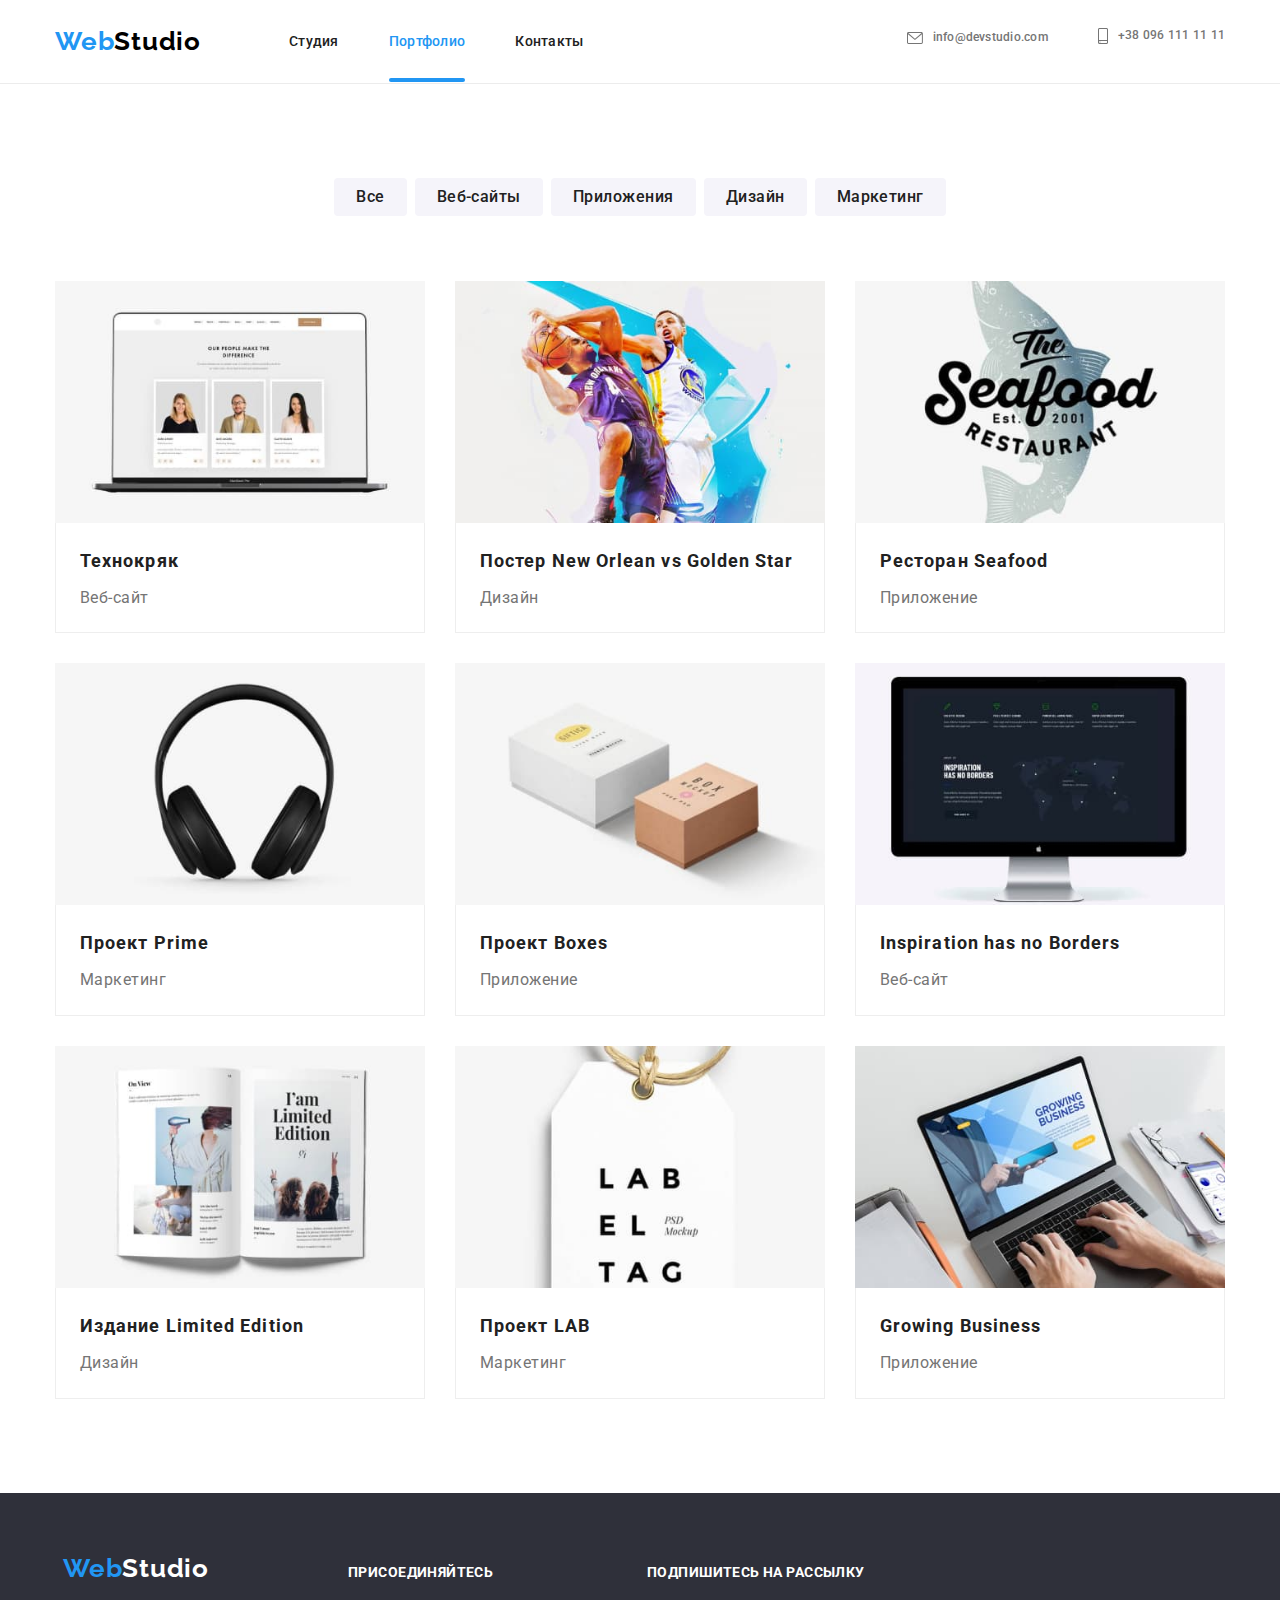
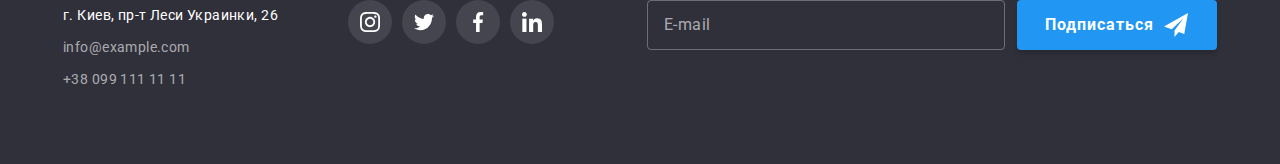
==== commit c6d7b1da: "виправив помилки" ====
--- a/portfolio.html
+++ b/portfolio.html
@@ -135,28 +135,28 @@
                 <div class="portfolio__img_overlay">
                   <picture>
                     <source
-                      media="(min-width 280px)"
+                      media="(min-width:280px)"
                       srcset="
                         ./images/portfolio/mobile/portf-1.jpg    1x,
                         ./images/portfolio/mobile/portf-1@2x.jpg 2x
                       "
                     />
                     <source
-                      media="(min-width 768px)"
+                      media="(min-width:768px)"
                       srcset="
                         ./images/portfolio/tablet/portf-1.jpg    1x,
                         ./images/portfolio/tablet/portf-1@2x.jpg 2x
                       "
                     />
                     <source
-                      media="(min-width 1200px)"
+                      media="(min-width:1200px)"
                       srcset="
                         ./images/portfolio/desktop/portf-1.jpg    1x,
                         ./images/portfolio/desktop/portf-1@2x.jpg 2x
                       "
                     />
                     <source
-                      media="(min-width 280px)"
+                      media="(min-width:280px)"
                       srcset="
                         ./images/portfolio/mobile/portf-1.webp    1x,
                         ./images/portfolio/mobile/portf-1@2x.webp 2x
@@ -164,26 +164,23 @@
                       type="images/webp"
                     />
                     <source
-                      media="(min-width 768px)"
+                      media="(min-width:768px)"
                       srcset="
                         ./images/portfolio/tablet/portf-1.webp    1x,
                         ./images/portfolio/tablet/portf-1@2x.webp 2x
                       "
                       type="images/webp"
                     />
-                    <source
-                      media="(min-width 1200px)"
+
+                    <source
+                      media="(min-width:1200px)"
                       srcset="
                         ./images/portfolio/desktop/portf-1.webp    1x,
                         ./images/portfolio/desktop/portf-1@2x.webp 2x
                       "
                       type="images/webp"
                     />
-                    <img
-                      class="portfolio__img"
-                      src="./images/portfolio/desktop/portf-1.jpg"
-                      alt="Экран ноутбука"
-                    />
+                    <img class="portfolio__img" src="#" alt="Экран ноутбука" />
                   </picture>
 
                   <p class="portfolio__overlay">
@@ -204,28 +201,28 @@
                 <div class="portfolio__img_overlay">
                   <picture>
                     <source
-                      media="(min-width 280px)"
+                      media="(min-width:280px)"
                       srcset="
                         ./images/portfolio/mobile/portf-2.jpg    1x,
                         ./images/portfolio/mobile/portf-2@2x.jpg 2x
                       "
                     />
                     <source
-                      media="(min-width 768px)"
+                      media="(min-width:768px)"
                       srcset="
                         ./images/portfolio/tablet/portf-2.jpg    1x,
                         ./images/portfolio/tablet/portf-2@2x.jpg 2x
                       "
                     />
                     <source
-                      media="(min-width 1200px)"
+                      media="(min-width:1200px)"
                       srcset="
                         ./images/portfolio/desktop/portf-2.jpg    1x,
                         ./images/portfolio/desktop/portf-2@2x.jpg 2x
                       "
                     />
                     <source
-                      media="(min-width 280px)"
+                      media="(min-width:280px)"
                       srcset="
                         ./images/portfolio/mobile/portf-2.webp    1x,
                         ./images/portfolio/mobile/portf-2@2x.webp 2x
@@ -233,7 +230,7 @@
                       type="images/webp"
                     />
                     <source
-                      media="(min-width 768px)"
+                      media="(min-width:768px)"
                       srcset="
                         ./images/portfolio/tablet/portf-2.webp    1x,
                         ./images/portfolio/tablet/portf-2@2x.webp 2x
@@ -241,18 +238,14 @@
                       type="images/webp"
                     />
                     <source
-                      media="(min-width 1200px)"
+                      media="(min-width:1200px)"
                       srcset="
                         ./images/portfolio/desktop/portf-2.webp    1x,
                         ./images/portfolio/desktop/portf-2@2x.webp 2x
                       "
                       type="images/webp"
                     />
-                    <img
-                      class="portfolio__img"
-                      src="./images/portfolio/desktop/portf-2.jpg"
-                      alt="Экран ноутбука"
-                    />
+                    <img class="portfolio__img" src="#" alt="Экран ноутбука" />
                   </picture>
                   <p class="portfolio__overlay">
                     Технокряк это современная площадка распространения коронавируса. Компании
@@ -271,28 +264,28 @@
                 <div class="portfolio__img_overlay">
                   <picture>
                     <source
-                      media="(min-width 280px)"
+                      media="(min-width:280px)"
                       srcset="
                         ./images/portfolio/mobile/portf-3.jpg    1x,
                         ./images/portfolio/mobile/portf-3@2x.jpg 2x
                       "
                     />
                     <source
-                      media="(min-width 768px)"
+                      media="(min-width:768px)"
                       srcset="
                         ./images/portfolio/tablet/portf-3.jpg    1x,
                         ./images/portfolio/tablet/portf-3@2x.jpg 2x
                       "
                     />
                     <source
-                      media="(min-width 1200px)"
+                      media="(min-width:1200px)"
                       srcset="
                         ./images/portfolio/desktop/portf-3.jpg    1x,
                         ./images/portfolio/desktop/portf-3@2x.jpg 2x
                       "
                     />
                     <source
-                      media="(min-width 280px)"
+                      media="(min-width:280px)"
                       srcset="
                         ./images/portfolio/mobile/portf-3.webp    1x,
                         ./images/portfolio/mobile/portf-3@2x.webp 2x
@@ -300,7 +293,7 @@
                       type="images/webp"
                     />
                     <source
-                      media="(min-width 768px)"
+                      media="(min-width:768px)"
                       srcset="
                         ./images/portfolio/tablet/portf-3.webp    1x,
                         ./images/portfolio/tablet/portf-3@2x.webp 2x
@@ -308,18 +301,14 @@
                       type="images/webp"
                     />
                     <source
-                      media="(min-width 1200px)"
+                      media="(min-width:1200px)"
                       srcset="
                         ./images/portfolio/desktop/portf-3.webp    1x,
                         ./images/portfolio/desktop/portf-3@2x.webp 2x
                       "
                       type="images/webp"
                     />
-                    <img
-                      class="portfolio__img"
-                      src="./images/portfolio/desktop/portf-3.jpg"
-                      alt="Экран ноутбука"
-                    />
+                    <img class="portfolio__img" src="#" alt="Экран ноутбука" />
                   </picture>
                   <p class="portfolio__overlay">
                     Технокряк это современная площадка распространения коронавируса. Компании
@@ -338,28 +327,28 @@
                 <div class="portfolio__img_overlay">
                   <picture>
                     <source
-                      media="(min-width 280px)"
+                      media="(min-width:280px)"
                       srcset="
                         ./images/portfolio/mobile/portf-4.jpg    1x,
                         ./images/portfolio/mobile/portf-4@2x.jpg 2x
                       "
                     />
                     <source
-                      media="(min-width 768px)"
+                      media="(min-width:768px)"
                       srcset="
                         ./images/portfolio/tablet/portf-4.jpg    1x,
                         ./images/portfolio/tablet/portf-4@2x.jpg 2x
                       "
                     />
                     <source
-                      media="(min-width 1200px)"
+                      media="(min-width:1200px)"
                       srcset="
                         ./images/portfolio/desktop/portf-4.jpg    1x,
                         ./images/portfolio/desktop/portf-4@2x.jpg 2x
                       "
                     />
                     <source
-                      media="(min-width 280px)"
+                      media="(min-width:280px)"
                       srcset="
                         ./images/portfolio/mobile/portf-4.webp    1x,
                         ./images/portfolio/mobile/portf-4@2x.webp 2x
@@ -367,7 +356,7 @@
                       type="images/webp"
                     />
                     <source
-                      media="(min-width 768px)"
+                      media="(min-width:768px)"
                       srcset="
                         ./images/portfolio/tablet/portf-4.webp    1x,
                         ./images/portfolio/tablet/portf-4@2x.webp 2x
@@ -375,18 +364,14 @@
                       type="images/webp"
                     />
                     <source
-                      media="(min-width 1200px)"
+                      media="(min-width:1200px)"
                       srcset="
                         ./images/portfolio/desktop/portf-4.webp    1x,
                         ./images/portfolio/desktop/portf-4@2x.webp 2x
                       "
                       type="images/webp"
                     />
-                    <img
-                      class="portfolio__img"
-                      src="./images/portfolio/desktop/portf-4.jpg"
-                      alt="Экран ноутбука"
-                    />
+                    <img class="portfolio__img" src="#" alt="Экран ноутбука" />
                   </picture>
                   <p class="portfolio__overlay">
                     Технокряк это современная площадка распространения коронавируса. Компании
@@ -405,28 +390,28 @@
                 <div class="portfolio__img_overlay">
                   <picture>
                     <source
-                      media="(min-width 280px)"
+                      media="(min-width:280px)"
                       srcset="
                         ./images/portfolio/mobile/portf-5.jpg    1x,
                         ./images/portfolio/mobile/portf-5@2x.jpg 2x
                       "
                     />
                     <source
-                      media="(min-width 768px)"
+                      media="(min-width:768px)"
                       srcset="
                         ./images/portfolio/tablet/portf-5.jpg    1x,
                         ./images/portfolio/tablet/portf-5@2x.jpg 2x
                       "
                     />
                     <source
-                      media="(min-width 1200px)"
+                      media="(min-width:1200px)"
                       srcset="
                         ./images/portfolio/desktop/portf-5.jpg    1x,
                         ./images/portfolio/desktop/portf-5@2x.jpg 2x
                       "
                     />
                     <source
-                      media="(min-width 280px)"
+                      media="(min-width:280px)"
                       srcset="
                         ./images/portfolio/mobile/portf-5.webp    1x,
                         ./images/portfolio/mobile/portf-5@2x.webp 2x
@@ -434,7 +419,7 @@
                       type="images/webp"
                     />
                     <source
-                      media="(min-width 768px)"
+                      media="(min-width:768px)"
                       srcset="
                         ./images/portfolio/tablet/portf-5.webp    1x,
                         ./images/portfolio/tablet/portf-5@2x.webp 2x
@@ -442,18 +427,14 @@
                       type="images/webp"
                     />
                     <source
-                      media="(min-width 1200px)"
+                      media="(min-width:1200px)"
                       srcset="
                         ./images/portfolio/desktop/portf-5.webp    1x,
                         ./images/portfolio/desktop/portf-5@2x.webp 2x
                       "
                       type="images/webp"
                     />
-                    <img
-                      class="portfolio__img"
-                      src="./images/portfolio/desktop/portf-5.jpg"
-                      alt="Экран ноутбука"
-                    />
+                    <img class="portfolio__img" src="#" alt="Экран ноутбука" />
                   </picture>
                   <p class="portfolio__overlay">
                     Технокряк это современная площадка распространения коронавируса. Компании
@@ -472,28 +453,28 @@
                 <div class="portfolio__img_overlay">
                   <picture>
                     <source
-                      media="(min-width 280px)"
+                      media="(min-width:280px)"
                       srcset="
                         ./images/portfolio/mobile/portf-6.jpg    1x,
                         ./images/portfolio/mobile/portf-6@2x.jpg 2x
                       "
                     />
                     <source
-                      media="(min-width 768px)"
+                      media="(min-width:768px)"
                       srcset="
                         ./images/portfolio/tablet/portf-6.jpg    1x,
                         ./images/portfolio/tablet/portf-6@2x.jpg 2x
                       "
                     />
                     <source
-                      media="(min-width 1200px)"
+                      media="(min-width:1200px)"
                       srcset="
                         ./images/portfolio/desktop/portf-6.jpg    1x,
                         ./images/portfolio/desktop/portf-6@2x.jpg 2x
                       "
                     />
                     <source
-                      media="(min-width 280px)"
+                      media="(min-width:280px)"
                       srcset="
                         ./images/portfolio/mobile/portf-6.webp    1x,
                         ./images/portfolio/mobile/portf-6@2x.webp 2x
@@ -501,7 +482,7 @@
                       type="images/webp"
                     />
                     <source
-                      media="(min-width 768px)"
+                      media="(min-width:768px)"
                       srcset="
                         ./images/portfolio/tablet/portf-6.webp    1x,
                         ./images/portfolio/tablet/portf-6@2x.webp 2x
@@ -509,18 +490,14 @@
                       type="images/webp"
                     />
                     <source
-                      media="(min-width 1200px)"
+                      media="(min-width:1200px)"
                       srcset="
                         ./images/portfolio/desktop/portf-6.webp    1x,
                         ./images/portfolio/desktop/portf-6@2x.webp 2x
                       "
                       type="images/webp"
                     />
-                    <img
-                      class="portfolio__img"
-                      src="./images/portfolio/desktop/portf-6.jpg"
-                      alt="Экран ноутбука"
-                    />
+                    <img class="portfolio__img" src="#" alt="Экран ноутбука" />
                   </picture>
                   <p class="portfolio__overlay">
                     Технокряк это современная площадка распространения коронавируса. Компании
@@ -539,28 +516,28 @@
                 <div class="portfolio__img_overlay">
                   <picture>
                     <source
-                      media="(min-width 280px)"
+                      media="(min-width:280px)"
                       srcset="
                         ./images/portfolio/mobile/portf-7.jpg    1x,
                         ./images/portfolio/mobile/portf-7@2x.jpg 2x
                       "
                     />
                     <source
-                      media="(min-width 768px)"
+                      media="(min-width:768px)"
                       srcset="
                         ./images/portfolio/tablet/portf-7.jpg    1x,
                         ./images/portfolio/tablet/portf-7@2x.jpg 2x
                       "
                     />
                     <source
-                      media="(min-width 1200px)"
+                      media="(min-width:1200px)"
                       srcset="
                         ./images/portfolio/desktop/portf-7.jpg    1x,
                         ./images/portfolio/desktop/portf-7@2x.jpg 2x
                       "
                     />
                     <source
-                      media="(min-width 280px)"
+                      media="(min-width:280px)"
                       srcset="
                         ./images/portfolio/mobile/portf-7.webp    1x,
                         ./images/portfolio/mobile/portf-7@2x.webp 2x
@@ -568,7 +545,7 @@
                       type="images/webp"
                     />
                     <source
-                      media="(min-width 768px)"
+                      media="(min-width:768px)"
                       srcset="
                         ./images/portfolio/tablet/portf-7.webp    1x,
                         ./images/portfolio/tablet/portf-7@2x.webp 2x
@@ -576,18 +553,14 @@
                       type="images/webp"
                     />
                     <source
-                      media="(min-width 1200px)"
+                      media="(min-width:1200px)"
                       srcset="
                         ./images/portfolio/desktop/portf-7.webp    1x,
                         ./images/portfolio/desktop/portf-7@2x.webp 2x
                       "
                       type="images/webp"
                     />
-                    <img
-                      class="portfolio__img"
-                      src="./images/portfolio/desktop/portf-7.jpg"
-                      alt="Экран ноутбука"
-                    />
+                    <img class="portfolio__img" src="#" alt="Экран ноутбука" />
                   </picture>
                   <p class="portfolio__overlay">
                     Технокряк это современная площадка распространения коронавируса. Компании
@@ -606,28 +579,28 @@
                 <div class="portfolio__img_overlay">
                   <picture>
                     <source
-                      media="(min-width 280px)"
+                      media="(min-width:280px)"
                       srcset="
                         ./images/portfolio/mobile/portf-8.jpg    1x,
                         ./images/portfolio/mobile/portf-8@2x.jpg 2x
                       "
                     />
                     <source
-                      media="(min-width 768px)"
+                      media="(min-width:768px)"
                       srcset="
                         ./images/portfolio/tablet/portf-8.jpg    1x,
                         ./images/portfolio/tablet/portf-8@2x.jpg 2x
                       "
                     />
                     <source
-                      media="(min-width 1200px)"
+                      media="(min-width:1200px)"
                       srcset="
                         ./images/portfolio/desktop/portf-8.jpg    1x,
                         ./images/portfolio/desktop/portf-8@2x.jpg 2x
                       "
                     />
                     <source
-                      media="(min-width 280px)"
+                      media="(min-width:280px)"
                       srcset="
                         ./images/portfolio/mobile/portf-8.webp    1x,
                         ./images/portfolio/mobile/portf-8@2x.webp 2x
@@ -635,7 +608,7 @@
                       type="images/webp"
                     />
                     <source
-                      media="(min-width 768px)"
+                      media="(min-width:768px)"
                       srcset="
                         ./images/portfolio/tablet/portf-8.webp    1x,
                         ./images/portfolio/tablet/portf-8@2x.webp 2x
@@ -643,18 +616,14 @@
                       type="images/webp"
                     />
                     <source
-                      media="(min-width 1200px)"
+                      media="(min-width:1200px)"
                       srcset="
                         ./images/portfolio/desktop/portf-8.webp    1x,
                         ./images/portfolio/desktop/portf-8@2x.webp 2x
                       "
                       type="images/webp"
                     />
-                    <img
-                      class="portfolio__img"
-                      src="./images/portfolio/desktop/portf-8.jpg"
-                      alt="Экран ноутбука"
-                    />
+                    <img class="portfolio__img" src="#" alt="Экран ноутбука" />
                   </picture>
                   <p class="portfolio__overlay">
                     Технокряк это современная площадка распространения коронавируса. Компании
@@ -673,28 +642,28 @@
                 <div class="portfolio__img_overlay">
                   <picture>
                     <source
-                      media="(min-width 280px)"
+                      media="(min-width:280px)"
                       srcset="
                         ./images/portfolio/mobile/portf-9.jpg    1x,
                         ./images/portfolio/mobile/portf-9@2x.jpg 2x
                       "
                     />
                     <source
-                      media="(min-width 768px)"
+                      media="(min-width:768px)"
                       srcset="
                         ./images/portfolio/tablet/portf-9.jpg    1x,
                         ./images/portfolio/tablet/portf-9@2x.jpg 2x
                       "
                     />
                     <source
-                      media="(min-width 1200px)"
+                      media="(min-width:1200px)"
                       srcset="
                         ./images/portfolio/desktop/portf-9.jpg    1x,
                         ./images/portfolio/desktop/portf-9@2x.jpg 2x
                       "
                     />
                     <source
-                      media="(min-width 280px)"
+                      media="(min-width:280px)"
                       srcset="
                         ./images/portfolio/mobile/portf-9.webp    1x,
                         ./images/portfolio/mobile/portf-9@2x.webp 2x
@@ -702,7 +671,7 @@
                       type="images/webp"
                     />
                     <source
-                      media="(min-width 768px)"
+                      media="(min-width:768px)"
                       srcset="
                         ./images/portfolio/tablet/portf-9.webp    1x,
                         ./images/portfolio/tablet/portf-9@2x.webp 2x
@@ -710,18 +679,14 @@
                       type="images/webp"
                     />
                     <source
-                      media="(min-width 1200px)"
+                      media="(min-width:1200px)"
                       srcset="
                         ./images/portfolio/desktop/portf-9.webp    1x,
                         ./images/portfolio/desktop/portf-9@2x.webp 2x
                       "
                       type="images/webp"
                     />
-                    <img
-                      class="portfolio__img"
-                      src="./images/portfolio/desktop/portf-9.jpg"
-                      alt="Экран ноутбука"
-                    />
+                    <img class="portfolio__img" src="#" alt="Экран ноутбука" />
                   </picture>
                   <p class="portfolio__overlay">
                     Технокряк это современная площадка распространения коронавируса. Компании
--- a/css/main.min.css
+++ b/css/main.min.css
@@ -1,5 +1,5 @@
 :root{--accent-color: #2196f3;--main-color: #212121;--second-color: #757575;--third-color: #ffffff;--background-color: #c4c4c4;--footer-color: #2f303a;--logo-color: #000000;--button-color: #188ce8;--icons-color: #afb1b8;--social-color: rgba(255, 255, 255, 0.1);--contacts-color: rgba(255, 255, 255, 0.6);--gradient-color: rgba(47, 48, 58, 0.4);--activity-color: rgba(47, 48, 58, 0.8);--backdrop-color: rgba(0, 0, 0, 0.2);--container-color: #f5f4fa;--overlay-color: rgba(33, 150, 243, 0.9);--card-shadow: 0px 1px 3px rgba(0, 0, 0, 0.12), 0px 1px 1px rgba(0, 0, 0, 0.14),
     0px 2px 1px rgba(0, 0, 0, 0.2);--btn-shadow: 0px 3px 1px rgba(0, 0, 0, 0.1), 0px 1px 2px rgba(0, 0, 0, 0.08),
     0px 2px 2px rgba(0, 0, 0, 0.12);--portfolio-shadow: 0px 1px 1px rgba(0, 0, 0, 0.12), 0px 4px 4px rgba(0, 0, 0, 0.06),
-    1px 4px 6px rgba(0, 0, 0, 0.16)}.visually-hidden{position:absolute;clip:rect(0 0 0 0);width:1px;height:1px;margin:-1px}.list{list-style:none}.link{text-decoration:none}body{font-family:'Roboto', sans-serif;color:var(--main-color)}h1,h2,h3,p,ul{margin-top:0px;margin-bottom:0px}ul{padding-left:0px}img{display:block;max-width:100%;height:auto}.section{padding-top:60px;padding-bottom:60px}@media screen and (min-width: 768px){.section{padding-top:60px;padding-bottom:60px}}@media screen and (min-width: 1200px){.section{padding-top:94px;padding-bottom:94px}}.container{padding-left:15px;padding-right:15px}@media screen and (min-width: 480px){.container{width:480px;margin:auto}}@media screen and (min-width: 768px){.container{width:768px}}@media screen and (min-width: 1200px){.container{width:1200px}}.backdrop{position:fixed;top:0;left:0;width:100vw;height:100vh;background-color:var(--backdrop-color);transition:opacity 250ms linear, visibility 250ms linear}.is-hidden{opacity:0;visibility:hidden;pointer-events:none}.modal{position:absolute;left:50%;top:50%;width:450px;height:609px;background-color:var(--third-color);transform:translate(-50%, -50%);padding:40px}.modal__close-btn{position:absolute;top:8px;right:8px;display:flex;justify-content:center;align-items:center;width:30px;height:30px;border-radius:50%;border:1px solid rgba(0,0,0,0.1);background-color:var(--third-color);cursor:pointer;padding:0;transition:fill 250ms cubic-bezier(0.4, 0, 0.2, 1)}.modal__close-btn:hover,.modal__close-btn:focus{fill:var(--accent-color)}@media screen and (min-width: 1200px){.modal{width:528px;height:581px}}.modal-form{display:flex;flex-direction:column}.modal-form__head{font-weight:700;font-size:20px;line-height:1.5;text-align:center;letter-spacing:0.03em;margin-bottom:12px}.modal-form__field{font-size:12px;line-height:14px;letter-spacing:0.01em;color:var(--second-color);margin-bottom:10px}.modal-form__field-message{font-size:12px;line-height:14px;letter-spacing:0.01em;color:var(--second-color)}.modal-form__container{position:relative;display:block;margin-top:4px}.modal-form__input{width:100%;height:40px;border:1px solid rgba(33,33,33,0.2);border-radius:4px;padding-left:42px;transition:border-color 250ms cubic-bezier(0.4, 0, 0.2, 1)}.modal-form__input:focus{outline:none;border-color:var(--accent-color)}.modal-form__icon{position:absolute;top:50%;left:12px;transform:translateY(-50%);transition:fill 250ms cubic-bezier(0.4, 0, 0.2, 1)}.modal-form__input:focus ~ .modal-form__icon{fill:var(--accent-color)}.modal-form__message{width:100%;height:120px;margin-top:4px;border:1px solid rgba(33,33,33,0.2);border-radius:4px;transition:border-color 250ms cubic-bezier(0.4, 0, 0.2, 1);padding:12px 16px;resize:none}.modal-form__message::placeholder{font-size:14px;line-height:1.14;letter-spacing:0.01em;color:rgba(117,117,117,0.5)}.modal-form__message:focus{outline:none;border-color:var(--accent-color)}.modal-form__checkbox:checked ~ .modal-form__checkbox-label::before{display:inline-block;content:'';width:16px;height:15px;background-image:url(../images/check.svg)}.modal-form__checkbox:focus ~ .modal-form__checkbox-label::before{outline:2px solid var(--accent-color)}.modal-form__checkbox-label{display:flex;align-items:center;justify-content:center;font-size:12px;line-height:1.17;letter-spacing:0.03em;color:var(--second-color);margin-top:20px;margin-bottom:30px}.modal-form__checkbox-label::before{display:inline-block;content:'';width:16px;height:15px;background-image:url(../images/vector.svg);margin-right:8px}.modal-form__label-link{color:var(--accent-color)}.modal-form__btn{align-self:center;min-width:200px;border:0px;padding:10px 55px;background-color:var(--accent-color);box-shadow:0px 4px 4px rgba(0,0,0,0.15);border-radius:4px;font-family:Roboto;font-weight:bold;font-size:16px;line-height:30px;text-align:center;letter-spacing:0.06em;color:var(--third-color);transition:background-color 250ms cubic-bezier(0.4, 0, 0.2, 1);cursor:pointer}.modal-form__btn:hover,.modal-form__btn:focus{background-color:var(--button-color)}@media screen and (min-width: 1200px){.modal-form__head{line-height:1.15}.modal-form__checkbox-label{font-size:14px;line-height:1.71}}.header{padding-top:16px;padding-bottom:16px;border-bottom:1px solid #ececec}.logo__accent{font-family:'Raleway', sans-serif;font-weight:700;font-size:24px;line-height:1.17;letter-spacing:0.03em;color:var(--accent-color)}.logo_color_black{font-family:'Raleway', sans-serif;font-weight:700;font-size:24px;line-height:1.17;letter-spacing:0.03em;color:var(--logo-color);margin-right:93px}.menu{display:none}.contacts{display:none}.menu-open{background-color:transparent;border:none;padding:0;line-height:0}.header-container{display:flex;align-items:center;justify-content:space-between}.mobile-menu{position:fixed;z-index:100;left:0;top:0;width:100vw;height:100vh;background-color:var(--third-color);opacity:0;visibility:hidden;pointer-events:none;transition:opacity 250ms cubic-bezier(0.4, 0, 0.2, 1)}.mobile-menu.is-open{opacity:1;visibility:visible;pointer-events:auto}.mobile-menu__container{position:relative;padding:48px 40px;display:flex;flex-direction:column;width:100%;height:100%}.mobile-menu__btn{position:absolute;top:10px;right:15px;display:flex;justify-content:center;align-items:center;border:none;background-color:var(--third-color);cursor:pointer;padding:0;transition:fill 250ms cubic-bezier(0.4, 0, 0.2, 1)}.mobile-menu__btn:hover,.mobile-menu__btn:focus{fill:var(--accent-color)}@media screen and (max-width: 767px){.nav-list__link{font-weight:500;font-size:40px;line-height:1.17;text-align:center;letter-spacing:0.02em;color:inherit;transition:color 250ms cubic-bezier(0.4, 0, 0.2, 1)}.nav-list__link:hover,.nav-list__link:focus{color:var(--accent-color)}.nav-list__item:not(:last-child){margin-bottom:32px}.nav-list__link_current{color:var(--accent-color)}.mobile-contacts{margin-top:auto}.mobile-contacts__item:not(:last-child){margin-bottom:32px}.mobile-menu__tel{font-weight:500;font-size:34px;line-height:1.25;letter-spacing:0.02em;color:var(--accent-color)}.mobile-menu__mail{font-weight:500;font-size:24px;line-height:1.17;letter-spacing:0.02em;color:var(--second-color)}.mobile-menu__mail:hover,.mobile-menu__mail:focus{color:var(--accent-color)}.mobile-social{display:flex;flex-wrap:wrap;margin-top:64px}.mobile-social__item:not(:last-child){margin-right:10px;border-right:1px solid rgba(33,33,33,0.2);padding-right:10px}.mobile-social__link{font-weight:500;font-size:18px;line-height:1.22;letter-spacing:0.02em;color:var(--accent-color)}}@media screen and (min-width: 768px){.header{padding-top:26px;padding-bottom:26px}.header-container{display:flex;justify-content:space-between;align-items:center}.logo_color_black{margin-right:88px}.menu-open{display:none}.menu{display:flex;align-items:center}.menu__link{position:relative;font-weight:500;font-size:14px;line-height:1.14;letter-spacing:0.02em;color:var(--main-color);transition:color 250ms cubic-bezier(0.4, 0, 0.2, 1)}.menu__link:hover,.menu__link:focus{color:var(--accent-color)}.menu__link_current{color:var(--accent-color)}.menu__link_current::after{display:block;content:'';position:absolute;bottom:-33px;width:100%;height:4px;border-radius:2px;background-color:var(--accent-color)}.menu__item:not(:last-child){margin-right:50px}.contacts{display:flex;align-items:baseline;flex-direction:column;margin-left:84px}.nav_header{display:flex;align-items:center}.contacts__link{font-weight:500;font-size:12px;line-height:1.16;letter-spacing:0.02em;color:var(--second-color);display:flex;flex-direction:row;justify-content:center;align-items:center;transition:color 250ms cubic-bezier(0.4, 0, 0.2, 1)}.contacts__link:hover,.contacts__link:focus{color:var(--accent-color)}.contacts__icon{margin-right:10px;display:block;fill:var(--second-color)}.contacts__link:hover .contacts__icon,.contacts__link:focus .contacts__icon{fill:var(--accent-color)}.contacts__item:not(:last-child){margin-bottom:10px}}@media screen and (min-width: 1200px){.logo__accent{font-size:26px;line-height:1.19}.logo_color_black{font-size:26px;line-height:1.19}.contacts{flex-direction:row}.contacts__item:not(:last-child){margin-right:50px}}.hero__title{max-width:420px;font-weight:900;font-size:26px;line-height:1.61;text-align:center;letter-spacing:0.06em;text-transform:uppercase;margin:auto;color:var(--third-color)}.modal-btn{min-width:200px;border-radius:4px;padding:10px 32px;border:0px;font-family:'Roboto', sans-serif;font-weight:700;font-size:16px;line-height:1.87;letter-spacing:0.06em;color:var(--third-color);cursor:pointer;background-color:var(--accent-color);transition:background-color 250ms cubic-bezier(0.4, 0, 0.2, 1);margin-top:30px}.modal-btn:hover,.modal-btn:focus{background-color:var(--button-color)}.hero{background-color:var(--background-color);text-align:center;padding:118px 0px;max-width:1600px;margin:0 auto;background-image:linear-gradient(var(--gradient-color), var(--gradient-color)),url(../images/hero/mobile/bg.jpg);background-repeat:no-repeat;background-position:center;background-size:cover}@media screen and (min-device-pixel-ratio: 2) and (min-width: 280px), screen and (min-resolution: 192dpi) and (min-width: 280px), screen and (min-resolution: 2dppx) and (min-width: 280px){.hero{background-image:linear-gradient(var(--gradient-color), var(--gradient-color)),url(../images/hero/mobile/bg@2x.jpg)}}@media screen and (min-width: 480px){.hero{background-image:linear-gradient(var(--gradient-color), var(--gradient-color)),url(../images/hero/tablet/bg.jpg)}}@media screen and (min-device-pixel-ratio: 2) and (min-width: 480px), screen and (min-resolution: 192dpi) and (min-width: 480px), screen and (min-resolution: 2dppx) and (min-width: 480px){.hero{background-image:linear-gradient(var(--gradient-color), var(--gradient-color)),url(../images/hero/tablet/bg@2x.jpg)}}@media screen and (min-width: 768px){.hero{background-image:linear-gradient(var(--gradient-color), var(--gradient-color)),url(../images/hero/desktop/bg.jpg)}}@media screen and (min-device-pixel-ratio: 2) and (min-width: 768px), screen and (min-resolution: 192dpi) and (min-width: 768px), screen and (min-resolution: 2dppx) and (min-width: 768px){.hero{background-image:linear-gradient(var(--gradient-color), var(--gradient-color)),url(../images/hero/desktop/bg@2x.jpg)}}@media screen and (min-width: 1200px){.hero{padding-top:200px;padding-bottom:200px}}.features__container{display:flex;justify-content:center;align-items:center;max-width:450px;height:120px;background-color:var(--container-color);border-radius:4px;margin-bottom:30px}.features__subtitle{margin-bottom:10px;font-weight:700;font-size:14px;line-height:1.14;letter-spacing:0.03em;text-transform:uppercase}.features__content{font-size:14px;line-height:1.71;letter-spacing:0.03em;color:var(--second-color)}@media screen and (max-width: 767px){.features__subtitle{text-align:center}.features__item{max-width:450px}.features__item:not(:last-child){margin-bottom:30px}}@media screen and (min-width: 768px){.features__list{display:flex;flex-wrap:wrap;margin-top:-30px;margin-left:-30px}.features__item{width:354px;margin-top:30px;margin-left:30px}}@media screen and (min-width: 1200px){.features__list{display:flex;flex-wrap:nowrap}.features__item{margin-top:0;margin-left:0;width:270px}.features__item:not(:last-child){margin-right:30px}}.activity{padding-bottom:94px}.activity__item{position:relative;width:370px}.activity__title{font-weight:700;font-size:36px;line-height:1.16;letter-spacing:0.03em;text-align:center;margin-bottom:50px}.activity__list{display:flex;justify-content:space-between}.activity__content{font-weight:bold;font-size:14px;line-height:16px;text-align:center;letter-spacing:0.03em;text-transform:uppercase;color:var(--third-color)}.activity__container{position:absolute;transform:translateY(-100%);display:flex;align-items:center;justify-content:center;width:100%;height:70px;background-color:var(--activity-color)}@media screen and (max-width: 1199px){.activity{display:none}}.team{background-color:#f5f4fa}.team__title{font-weight:700;font-size:28px;line-height:1.18;letter-spacing:0.03em;text-align:center;margin-bottom:30px}.team__list{display:flex;flex-wrap:wrap}.team__card{box-shadow:var(--card-shadow);border-radius:0px 0px 4px 4px;padding-top:30px;padding-bottom:30px}.team__subtitle{font-weight:500;font-size:16px;line-height:1.18;letter-spacing:0.03em;text-align:center;margin-bottom:10px}.team__content{font-size:16px;line-height:1.18;letter-spacing:0.03em;color:var(--second-color);text-align:center;margin-bottom:16px}.social-list{display:flex;justify-content:center}.social-list__link{display:flex;justify-content:center;align-items:center;width:44px;height:44px;border-radius:50%;fill:var(--icons-color);transition:fill 250ms cubic-bezier(0.4, 0, 0.2, 1),background-color 250ms cubic-bezier(0.4, 0, 0.2, 1)}.social-list__link:hover,.social-list__link:focus{background-color:var(--accent-color);fill:var(--third-color)}.social-list__item:not(:last-child){margin-right:10px}@media screen and (max-width: 767px){.team__item{width:450px}.team__item:not(:last-child){margin-bottom:30px}}@media screen and (min-width: 768px){.team__item{width:354px;margin-top:30px;margin-left:30px;margin-bottom:0}.team__list{margin-top:-30px;margin-left:-30px}}@media screen and (min-width: 1200px){.team__title{font-size:36px;line-height:1.16}.team__item{width:270px}}.customers__title{font-weight:700;font-size:28px;line-height:1.18;text-align:center;letter-spacing:0.03em;margin-bottom:30px}.customers__list{display:flex;flex-wrap:wrap;justify-content:center;margin-top:-30px;margin-left:-30px}.customers__item{width:210px;height:92px;margin-top:30px;margin-left:30px}.customers__link{display:flex;justify-content:center;align-items:center;width:100%;height:100%;border:var(--icons-color) 1px solid;border-radius:4px;transition:border-color 250ms cubic-bezier(0.4, 0, 0.2, 1)}.customers__link:hover,.customers__link:focus{fill:var(--accent-color);border-color:var(--accent-color)}.customers__icon{fill:var(--icons-color);transition:fill 250ms cubic-bezier(0.4, 0, 0.2, 1)}.customers__link:hover .customers__icon,.customers__link:focus .customers__icon{fill:var(--accent-color)}@media screen and (min-width: 768px){.customers__item{width:226px}}@media screen and (min-width: 1200px){.customers__title{font-size:36px;line-height:1.17;margin-bottom:50px}.customers__list{justify-content:space-between}.customers__item{width:170px}}.footer{background-color:var(--footer-color);padding-top:60px;padding-bottom:60px}.logo_color_white{display:block;font-family:'Raleway', sans-serif;font-weight:700;font-size:24px;line-height:1.17;letter-spacing:0.03em;color:var(--third-color);margin-bottom:20px;text-align:center}.address__item:not(:last-child){margin-bottom:8px}.address__link{display:block;text-align:center;font-style:normal;font-weight:400;font-size:14px;line-height:1.71;letter-spacing:0.03em;color:var(--third-color);transition:color 250ms cubic-bezier(0.4, 0, 0.2, 1)}.address__link:hover,.address__link:focus{color:var(--accent-color)}.address__contact{display:block;text-align:center;font-style:normal;font-weight:400;font-size:14px;line-height:1.71;letter-spacing:0.03em;color:var(--contacts-color);transition:color 250ms cubic-bezier(0.4, 0, 0.2, 1)}.address__contact:hover,.address__contact:focus{color:var(--accent-color)}.join__content{font-weight:bold;font-size:14px;line-height:16px;letter-spacing:0.03em;text-transform:uppercase;color:var(--third-color);margin-top:60px;margin-bottom:20px;text-align:center}.join__list{display:flex;justify-content:center;margin-bottom:60px}.join__icon{fill:var(--third-color)}.join__link{display:flex;justify-content:center;align-items:center;border-radius:50%;width:44px;height:44px;background-color:var(--social-color);transition:background-color 250ms cubic-bezier(0.4, 0, 0.2, 1)}.join__link:hover,.join__link:focus{background-color:var(--accent-color)}.join__item:not(:last-child){margin-right:10px}.footer-form__text{font-weight:bold;font-size:14px;line-height:16px;letter-spacing:0.03em;text-transform:uppercase;color:var(--third-color);margin-bottom:20px;text-align:center}.footer-form__container{display:flex;align-items:center;flex-direction:column;padding-left:15px;padding-right:15px}.footer-form__input{width:100%;height:50px;border:1px solid rgba(255,255,255,0.3);border-radius:4px;background-color:inherit;padding-left:16px;color:var(--third-color);outline:none;margin-bottom:20px}.footer-form__input::placeholder{font-size:16px;line-height:20px;align-items:center;letter-spacing:0.03em;color:var(--contacts-color)}.footer-form__btn{display:flex;align-items:center;min-width:200px;background:var(--accent-color);box-shadow:0px 4px 4px rgba(0,0,0,0.15);border-radius:4px;border:0px;color:var(--third-color);font-weight:bold;font-size:16px;line-height:30px;text-align:center;letter-spacing:0.06em;cursor:pointer;padding:10px 28px}.footer-form__btn::after{content:'';margin-left:10px;width:24px;height:24px;background-image:url(../images/send.svg)}@media screen and (min-width: 768px){.footer-top__container{display:flex;justify-content:space-around;align-items:baseline}.join__content{margin-top:0}.footer-form__text{margin-top:60px}.footer-form__input{width:450px}}@media screen and (min-width: 1200px){.logo_color_white{display:inline-block;font-size:26px;line-height:1.19}.address__link{display:inline-block}.address__contact{display:inline-block}.footer_container{display:flex;align-items:baseline;justify-content:center}.footer-form__container{display:flex;flex-direction:row;align-items:baseline;padding:0;justify-content:space-around}.footer-form__input{width:358px;margin-right:12px;margin-bottom:0}.nav_footer{margin-right:70px}.footer-form{margin-left:93px}.footer-form__text{display:inline-block;margin-top:0}}.filter{display:flex;flex-wrap:wrap;margin-bottom:40px}.filter__item{margin-bottom:15px}.filter__item:not(:last-child){margin-right:8px}.filter__btn{padding:6px 22px;font-weight:500;font-size:16px;line-height:1.62;letter-spacing:0.03em;cursor:pointer;border-radius:4px;background-color:#f5f4fa;color:var(--main-color);border:none;transition:color 250ms cubic-bezier(0.4, 0, 0.2, 1),background-color 250ms cubic-bezier(0.4, 0, 0.2, 1),box-shadow 250ms cubic-bezier(0.4, 0, 0.2, 1)}.filter__btn:hover,.filter__btn:focus{color:var(--third-color);background-color:var(--accent-color);box-shadow:var(--btn-shadow)}.portfolio__list{display:flex;flex-direction:column;align-items:center}.portfolio__img_overlay{position:relative;overflow:hidden}.portfolio__overlay{font-size:18px;line-height:1.6;letter-spacing:0.03em;color:var(--third-color);background-color:var(--overlay-color);padding:63px 24px;position:absolute;overflow:auto;top:0;left:0;width:100%;height:100%;transform:translateY(100%);transition:transform 250ms cubic-bezier(0.4, 0, 0.2, 1)}.portfolio__link:hover .portfolio__overlay,.portfolio__link:focus .portfolio__overlay{transform:translateY(0)}.portfolio__link{display:block;text-decoration:none;color:inherit;transition:box-shadow 250ms cubic-bezier(0.4, 0, 0.2, 1)}.portfolio__link:hover,.portfolio__link:focus{box-shadow:var(--portfolio-shadow)}.portfolio__card{padding:20px 24px;padding-right:0px;border:1px solid #eeeeee;border-top:none}.portfolio__subtitle{font-weight:700;font-size:18px;line-height:2;letter-spacing:0.06em;margin-bottom:4px}.portfolio__text{font-size:16px;line-height:1.87;letter-spacing:0.03em;color:var(--second-color)}@media screen and (max-width: 767px){.portfolio__item{max-width:450px;align-items:center}.portfolio__item:not(:last-child){margin-bottom:30px}}@media screen and (min-width: 768px){.filter{justify-content:center;margin-bottom:30px}.portfolio__item{width:354px;margin-top:30px;margin-left:30px}.portfolio__list{flex-wrap:wrap;flex-direction:row;margin-top:-30px;margin-left:-30px}}@media screen and (min-width: 1200px){.portfolio__item{width:370px;margin-bottom:0}.filter{display:flex;margin-bottom:50px;justify-content:center}}
+    1px 4px 6px rgba(0, 0, 0, 0.16)}.visually-hidden{position:absolute;clip:rect(0 0 0 0);width:1px;height:1px;margin:-1px}.list{list-style:none}.link{text-decoration:none}body{font-family:'Roboto', sans-serif;color:var(--main-color)}h1,h2,h3,p,ul{margin-top:0px;margin-bottom:0px}ul{padding-left:0px}img{display:block;max-width:100%;height:auto}.section{padding-top:60px;padding-bottom:60px}@media screen and (min-width: 768px){.section{padding-top:60px;padding-bottom:60px}}@media screen and (min-width: 1200px){.section{padding-top:94px;padding-bottom:94px}}.container{padding-left:15px;padding-right:15px}@media screen and (min-width: 480px){.container{width:480px;margin:auto}}@media screen and (min-width: 768px){.container{width:768px}}@media screen and (min-width: 1200px){.container{width:1200px}}.backdrop{position:fixed;top:0;left:0;width:100vw;height:100vh;background-color:var(--backdrop-color);transition:opacity 250ms linear, visibility 250ms linear}.is-hidden{opacity:0;visibility:hidden;pointer-events:none}.modal{position:absolute;left:50%;top:50%;width:450px;height:609px;background-color:var(--third-color);transform:translate(-50%, -50%);padding:40px}.modal__close-btn{position:absolute;top:8px;right:8px;display:flex;justify-content:center;align-items:center;width:30px;height:30px;border-radius:50%;border:1px solid rgba(0,0,0,0.1);background-color:var(--third-color);cursor:pointer;padding:0;transition:fill 250ms cubic-bezier(0.4, 0, 0.2, 1)}.modal__close-btn:hover,.modal__close-btn:focus{fill:var(--accent-color)}@media screen and (max-width: 450px){.modal{width:100%}}@media screen and (min-width: 1200px){.modal{width:528px;height:581px}}.modal-form{display:flex;flex-direction:column}.modal-form__head{font-weight:700;font-size:20px;line-height:1.5;text-align:center;letter-spacing:0.03em;margin-bottom:12px}.modal-form__field{font-size:12px;line-height:14px;letter-spacing:0.01em;color:var(--second-color);margin-bottom:10px}.modal-form__field-message{font-size:12px;line-height:14px;letter-spacing:0.01em;color:var(--second-color)}.modal-form__container{position:relative;display:block;margin-top:4px}.modal-form__input{width:100%;height:40px;border:1px solid rgba(33,33,33,0.2);border-radius:4px;padding-left:42px;transition:border-color 250ms cubic-bezier(0.4, 0, 0.2, 1)}.modal-form__input:focus{outline:none;border-color:var(--accent-color)}.modal-form__icon{position:absolute;top:50%;left:12px;transform:translateY(-50%);transition:fill 250ms cubic-bezier(0.4, 0, 0.2, 1)}.modal-form__input:focus ~ .modal-form__icon{fill:var(--accent-color)}.modal-form__message{width:100%;height:120px;margin-top:4px;border:1px solid rgba(33,33,33,0.2);border-radius:4px;transition:border-color 250ms cubic-bezier(0.4, 0, 0.2, 1);padding:12px 16px;resize:none}.modal-form__message::placeholder{font-size:14px;line-height:1.14;letter-spacing:0.01em;color:rgba(117,117,117,0.5)}.modal-form__message:focus{outline:none;border-color:var(--accent-color)}.modal-form__checkbox:checked ~ .modal-form__checkbox-label::before{display:inline-block;content:'';width:16px;height:15px;background-image:url(../images/check.svg)}.modal-form__checkbox:focus ~ .modal-form__checkbox-label::before{outline:2px solid var(--accent-color)}.modal-form__checkbox-label{display:flex;flex-wrap:wrap;align-items:center;justify-content:center;font-size:12px;line-height:1.17;letter-spacing:0.03em;color:var(--second-color);margin-top:20px;margin-bottom:30px}.modal-form__checkbox-label::before{display:inline-block;content:'';width:16px;height:15px;background-image:url(../images/vector.svg);margin-right:8px}.modal-form__label-link{color:var(--accent-color)}.modal-form__btn{align-self:center;min-width:200px;border:0px;padding:10px 55px;background-color:var(--accent-color);box-shadow:0px 4px 4px rgba(0,0,0,0.15);border-radius:4px;font-family:Roboto;font-weight:bold;font-size:16px;line-height:30px;text-align:center;letter-spacing:0.06em;color:var(--third-color);transition:background-color 250ms cubic-bezier(0.4, 0, 0.2, 1);cursor:pointer}.modal-form__btn:hover,.modal-form__btn:focus{background-color:var(--button-color)}@media screen and (min-width: 1200px){.modal-form__head{line-height:1.15}.modal-form__checkbox-label{font-size:14px;line-height:1.71}}.header{padding-top:16px;padding-bottom:16px;border-bottom:1px solid #ececec}.logo__accent{font-family:'Raleway', sans-serif;font-weight:700;font-size:24px;line-height:1.17;letter-spacing:0.03em;color:var(--accent-color)}.logo_color_black{font-family:'Raleway', sans-serif;font-weight:700;font-size:24px;line-height:1.17;letter-spacing:0.03em;color:var(--logo-color);margin-right:93px}.menu{display:none}.contacts{display:none}.menu-open{background-color:transparent;border:none;padding:0;line-height:0}.header-container{display:flex;align-items:center;justify-content:space-between}.mobile-menu{position:fixed;z-index:100;left:0;top:0;width:100vw;height:100vh;background-color:var(--third-color);opacity:0;visibility:hidden;pointer-events:none;transition:opacity 250ms cubic-bezier(0.4, 0, 0.2, 1)}.mobile-menu.is-open{opacity:1;visibility:visible;pointer-events:auto}.mobile-menu__container{position:relative;padding:48px 40px;display:flex;flex-direction:column;width:100%;height:100%}.mobile-menu__btn{position:absolute;top:10px;right:15px;display:flex;justify-content:center;align-items:center;border:none;background-color:var(--third-color);cursor:pointer;padding:0;transition:fill 250ms cubic-bezier(0.4, 0, 0.2, 1)}.mobile-menu__btn:hover,.mobile-menu__btn:focus{fill:var(--accent-color)}@media screen and (max-width: 767px){.nav-list__link{font-weight:500;font-size:40px;line-height:1.17;text-align:center;letter-spacing:0.02em;color:inherit;transition:color 250ms cubic-bezier(0.4, 0, 0.2, 1)}.nav-list__link:hover,.nav-list__link:focus{color:var(--accent-color)}.nav-list__item:not(:last-child){margin-bottom:32px}.nav-list__link_current{color:var(--accent-color)}.mobile-contacts{margin-top:auto}.mobile-contacts__item:not(:last-child){margin-bottom:32px}.mobile-menu__tel{font-weight:500;font-size:34px;line-height:1.25;letter-spacing:0.02em;color:var(--accent-color)}.mobile-menu__mail{font-weight:500;font-size:24px;line-height:1.17;letter-spacing:0.02em;color:var(--second-color)}.mobile-menu__mail:hover,.mobile-menu__mail:focus{color:var(--accent-color)}.mobile-social{display:flex;flex-wrap:wrap;margin-top:64px}.mobile-social__item:not(:last-child){margin-right:10px;border-right:1px solid rgba(33,33,33,0.2);padding-right:10px}.mobile-social__link{font-weight:500;font-size:18px;line-height:1.22;letter-spacing:0.02em;color:var(--accent-color)}}@media screen and (min-width: 768px){.header{padding-top:26px;padding-bottom:26px}.header-container{display:flex;justify-content:space-between;align-items:center}.logo_color_black{margin-right:88px}.menu-open{display:none}.menu{display:flex;align-items:center}.menu__link{position:relative;font-weight:500;font-size:14px;line-height:1.14;letter-spacing:0.02em;color:var(--main-color);transition:color 250ms cubic-bezier(0.4, 0, 0.2, 1)}.menu__link:hover,.menu__link:focus{color:var(--accent-color)}.menu__link_current{color:var(--accent-color)}.menu__link_current::after{display:block;content:'';position:absolute;bottom:-33px;width:100%;height:4px;border-radius:2px;background-color:var(--accent-color)}.menu__item:not(:last-child){margin-right:50px}.contacts{display:flex;align-items:baseline;flex-direction:column;margin-left:84px}.nav_header{display:flex;align-items:center}.contacts__link{font-weight:500;font-size:12px;line-height:1.16;letter-spacing:0.02em;color:var(--second-color);display:flex;flex-direction:row;justify-content:center;align-items:center;transition:color 250ms cubic-bezier(0.4, 0, 0.2, 1)}.contacts__link:hover,.contacts__link:focus{color:var(--accent-color)}.contacts__icon{margin-right:10px;display:block;fill:var(--second-color)}.contacts__link:hover .contacts__icon,.contacts__link:focus .contacts__icon{fill:var(--accent-color)}.contacts__item:not(:last-child){margin-bottom:10px}}@media screen and (min-width: 1200px){.logo__accent{font-size:26px;line-height:1.19}.logo_color_black{font-size:26px;line-height:1.19}.contacts{flex-direction:row}.contacts__item:not(:last-child){margin-right:50px}}.hero__title{max-width:420px;font-weight:900;font-size:26px;line-height:1.61;text-align:center;letter-spacing:0.06em;text-transform:uppercase;margin:auto;color:var(--third-color)}.modal-btn{min-width:200px;border-radius:4px;padding:10px 32px;border:0px;font-family:'Roboto', sans-serif;font-weight:700;font-size:16px;line-height:1.87;letter-spacing:0.06em;color:var(--third-color);cursor:pointer;background-color:var(--accent-color);transition:background-color 250ms cubic-bezier(0.4, 0, 0.2, 1);margin-top:30px}.modal-btn:hover,.modal-btn:focus{background-color:var(--button-color)}.hero{background-color:var(--background-color);text-align:center;padding:118px 0px;max-width:1600px;margin:0 auto;background-image:linear-gradient(var(--gradient-color), var(--gradient-color)),url(../images/hero/mobile/bg.jpg);background-repeat:no-repeat;background-position:center;background-size:cover}@media screen and (min-device-pixel-ratio: 2) and (min-width: 280px), screen and (min-resolution: 192dpi) and (min-width: 280px), screen and (min-resolution: 2dppx) and (min-width: 280px){.hero{background-image:linear-gradient(var(--gradient-color), var(--gradient-color)),url(../images/hero/mobile/bg@2x.jpg)}}@media screen and (min-width: 480px){.hero{background-image:linear-gradient(var(--gradient-color), var(--gradient-color)),url(../images/hero/tablet/bg.jpg)}}@media screen and (min-device-pixel-ratio: 2) and (min-width: 480px), screen and (min-resolution: 192dpi) and (min-width: 480px), screen and (min-resolution: 2dppx) and (min-width: 480px){.hero{background-image:linear-gradient(var(--gradient-color), var(--gradient-color)),url(../images/hero/tablet/bg@2x.jpg)}}@media screen and (min-width: 768px){.hero{background-image:linear-gradient(var(--gradient-color), var(--gradient-color)),url(../images/hero/desktop/bg.jpg)}}@media screen and (min-device-pixel-ratio: 2) and (min-width: 768px), screen and (min-resolution: 192dpi) and (min-width: 768px), screen and (min-resolution: 2dppx) and (min-width: 768px){.hero{background-image:linear-gradient(var(--gradient-color), var(--gradient-color)),url(../images/hero/desktop/bg@2x.jpg)}}@media screen and (min-width: 1200px){.hero{padding-top:200px;padding-bottom:200px}.hero__title{font-size:44px;line-height:1.36;max-width:620px}}.features__container{display:flex;justify-content:center;align-items:center;max-width:450px;height:120px;background-color:var(--container-color);border-radius:4px;margin-bottom:30px}.features__subtitle{margin-bottom:10px;font-weight:700;font-size:14px;line-height:1.14;letter-spacing:0.03em;text-transform:uppercase}.features__content{font-size:14px;line-height:1.71;letter-spacing:0.03em;color:var(--second-color)}@media screen and (max-width: 767px){.features__subtitle{text-align:center}.features__item{max-width:450px}.features__item:not(:last-child){margin-bottom:30px}}@media screen and (min-width: 768px){.features__list{display:flex;flex-wrap:wrap;margin-top:-30px;margin-left:-30px}.features__item{width:354px;margin-top:30px;margin-left:30px}}@media screen and (min-width: 1200px){.features__list{display:flex;flex-wrap:nowrap}.features__item{margin-top:0;margin-left:0;width:270px}.features__item:not(:last-child){margin-right:30px}}.activity{padding-bottom:94px}.activity__item{position:relative;width:370px}.activity__title{font-weight:700;font-size:36px;line-height:1.16;letter-spacing:0.03em;text-align:center;margin-bottom:50px}.activity__list{display:flex;justify-content:space-between}.activity__content{font-weight:bold;font-size:14px;line-height:16px;text-align:center;letter-spacing:0.03em;text-transform:uppercase;color:var(--third-color)}.activity__container{position:absolute;transform:translateY(-100%);display:flex;align-items:center;justify-content:center;width:100%;height:70px;background-color:var(--activity-color)}@media screen and (max-width: 1199px){.activity{display:none}}.team{background-color:#f5f4fa}.team__title{font-weight:700;font-size:28px;line-height:1.18;letter-spacing:0.03em;text-align:center;margin-bottom:30px}.team__list{display:flex;flex-wrap:wrap}.team__card{box-shadow:var(--card-shadow);border-radius:0px 0px 4px 4px;padding-top:30px;padding-bottom:30px;background-color:var(--third-color)}.team__subtitle{font-weight:500;font-size:16px;line-height:1.18;letter-spacing:0.03em;text-align:center;margin-bottom:10px}.team__content{font-size:16px;line-height:1.18;letter-spacing:0.03em;color:var(--second-color);text-align:center;margin-bottom:16px}.social-list{display:flex;justify-content:center}.social-list__link{display:flex;justify-content:center;align-items:center;width:44px;height:44px;border-radius:50%;fill:var(--icons-color);transition:fill 250ms cubic-bezier(0.4, 0, 0.2, 1),background-color 250ms cubic-bezier(0.4, 0, 0.2, 1)}.social-list__link:hover,.social-list__link:focus{background-color:var(--accent-color);fill:var(--third-color)}.social-list__item:not(:last-child){margin-right:10px}@media screen and (max-width: 767px){.team__item{width:450px}.team__item:not(:last-child){margin-bottom:30px}}@media screen and (min-width: 768px){.team__item{width:354px;margin-top:30px;margin-left:30px;margin-bottom:0}.team__list{margin-top:-30px;margin-left:-30px}}@media screen and (min-width: 1200px){.team__title{font-size:36px;line-height:1.16}.team__item{width:270px}}.customers__title{font-weight:700;font-size:28px;line-height:1.18;text-align:center;letter-spacing:0.03em;margin-bottom:30px}.customers__list{display:flex;flex-wrap:wrap;justify-content:center;margin-top:-30px;margin-left:-30px}.customers__item{width:210px;height:92px;margin-top:30px;margin-left:30px}.customers__link{display:flex;justify-content:center;align-items:center;width:100%;height:100%;border:var(--icons-color) 1px solid;border-radius:4px;transition:border-color 250ms cubic-bezier(0.4, 0, 0.2, 1)}.customers__link:hover,.customers__link:focus{fill:var(--accent-color);border-color:var(--accent-color)}.customers__icon{fill:var(--icons-color);transition:fill 250ms cubic-bezier(0.4, 0, 0.2, 1)}.customers__link:hover .customers__icon,.customers__link:focus .customers__icon{fill:var(--accent-color)}@media screen and (min-width: 768px){.customers__item{width:226px}}@media screen and (min-width: 1200px){.customers__title{font-size:36px;line-height:1.17;margin-bottom:50px}.customers__list{justify-content:space-between}.customers__item{width:170px}}.footer{background-color:var(--footer-color);padding-top:60px;padding-bottom:60px}.logo_color_white{display:block;font-family:'Raleway', sans-serif;font-weight:700;font-size:24px;line-height:1.17;letter-spacing:0.03em;color:var(--third-color);margin-bottom:20px;text-align:center}.address__item:not(:last-child){margin-bottom:8px}.address__link{display:block;text-align:center;font-style:normal;font-weight:400;font-size:14px;line-height:1.71;letter-spacing:0.03em;color:var(--third-color);transition:color 250ms cubic-bezier(0.4, 0, 0.2, 1)}.address__link:hover,.address__link:focus{color:var(--accent-color)}.address__contact{display:block;text-align:center;font-style:normal;font-weight:400;font-size:14px;line-height:1.71;letter-spacing:0.03em;color:var(--contacts-color);transition:color 250ms cubic-bezier(0.4, 0, 0.2, 1)}.address__contact:hover,.address__contact:focus{color:var(--accent-color)}.join__content{font-weight:bold;font-size:14px;line-height:16px;letter-spacing:0.03em;text-transform:uppercase;color:var(--third-color);margin-top:60px;margin-bottom:20px}.join__list{display:flex;justify-content:center;margin-bottom:60px}.join__icon{fill:var(--third-color)}.join__link{display:flex;justify-content:center;align-items:center;border-radius:50%;width:44px;height:44px;background-color:var(--social-color);transition:background-color 250ms cubic-bezier(0.4, 0, 0.2, 1)}.join__link:hover,.join__link:focus{background-color:var(--accent-color)}.join__item:not(:last-child){margin-right:10px}.footer-form__text{font-weight:bold;font-size:14px;line-height:16px;letter-spacing:0.03em;text-transform:uppercase;color:var(--third-color);margin-bottom:20px;text-align:center}.footer-form__container{display:flex;align-items:center;flex-direction:column;padding-left:15px;padding-right:15px}.footer-form__input{width:100%;height:50px;border:1px solid rgba(255,255,255,0.3);border-radius:4px;background-color:inherit;padding-left:16px;color:var(--third-color);outline:none;margin-bottom:20px}.footer-form__input::placeholder{font-size:16px;line-height:20px;align-items:center;letter-spacing:0.03em;color:var(--contacts-color)}.footer-form__btn{display:flex;align-items:center;min-width:200px;background:var(--accent-color);box-shadow:0px 4px 4px rgba(0,0,0,0.15);border-radius:4px;border:0px;color:var(--third-color);font-weight:bold;font-size:16px;line-height:30px;text-align:center;letter-spacing:0.06em;cursor:pointer;padding:10px 28px}.footer-form__btn::after{content:'';margin-left:10px;width:24px;height:24px;background-image:url(../images/send.svg)}@media screen and (min-width: 768px){.footer-top__container{display:flex;justify-content:space-around;align-items:baseline}.join__content{margin-top:0}.footer-form__text{margin-top:60px}.footer-form__input{width:450px}}@media screen and (min-width: 1200px){.logo_color_white{display:inline-block;font-size:26px;line-height:1.19}.address__link{display:inline-block}.address__contact{display:inline-block}.footer_container{display:flex;align-items:baseline;justify-content:center}.footer-form__container{display:flex;flex-direction:row;align-items:baseline;padding:0;justify-content:space-around}.footer-form__input{width:358px;margin-right:12px;margin-bottom:0}.nav_footer{margin-right:70px}.footer-form{margin-left:93px}.footer-form__text{display:inline-block;margin-top:0}}.filter{display:flex;flex-wrap:wrap;margin-bottom:40px}.filter__item{margin-bottom:15px}.filter__item:not(:last-child){margin-right:8px}.filter__btn{padding:6px 22px;font-weight:500;font-size:16px;line-height:1.62;letter-spacing:0.03em;cursor:pointer;border-radius:4px;background-color:#f5f4fa;color:var(--main-color);border:none;transition:color 250ms cubic-bezier(0.4, 0, 0.2, 1),background-color 250ms cubic-bezier(0.4, 0, 0.2, 1),box-shadow 250ms cubic-bezier(0.4, 0, 0.2, 1)}.filter__btn:hover,.filter__btn:focus{color:var(--third-color);background-color:var(--accent-color);box-shadow:var(--btn-shadow)}.portfolio__list{display:flex;flex-direction:column;align-items:center}.portfolio__img_overlay{position:relative;overflow:hidden}.portfolio__overlay{font-size:18px;line-height:1.6;letter-spacing:0.03em;color:var(--third-color);background-color:var(--overlay-color);padding:63px 24px;position:absolute;overflow:auto;top:0;left:0;width:100%;height:100%;transform:translateY(100%);transition:transform 250ms cubic-bezier(0.4, 0, 0.2, 1)}.portfolio__link:hover .portfolio__overlay,.portfolio__link:focus .portfolio__overlay{transform:translateY(0)}.portfolio__link{display:block;text-decoration:none;color:inherit;transition:box-shadow 250ms cubic-bezier(0.4, 0, 0.2, 1)}.portfolio__link:hover,.portfolio__link:focus{box-shadow:var(--portfolio-shadow)}.portfolio__card{padding:20px 24px;padding-right:0px;border:1px solid #eeeeee;border-top:none}.portfolio__subtitle{font-weight:700;font-size:18px;line-height:2;letter-spacing:0.06em;margin-bottom:4px}.portfolio__text{font-size:16px;line-height:1.87;letter-spacing:0.03em;color:var(--second-color)}@media screen and (max-width: 767px){.portfolio__item{max-width:450px;align-items:center}.portfolio__item:not(:last-child){margin-bottom:30px}}@media screen and (min-width: 768px){.filter{justify-content:center;margin-bottom:30px}.portfolio__item{width:354px;margin-top:30px;margin-left:30px}.portfolio__list{flex-wrap:wrap;flex-direction:row;margin-top:-30px;margin-left:-30px}}@media screen and (min-width: 1200px){.portfolio__item{width:370px;margin-bottom:0}.filter{display:flex;margin-bottom:50px;justify-content:center}}
 /*# sourceMappingURL=main.min.css.map */